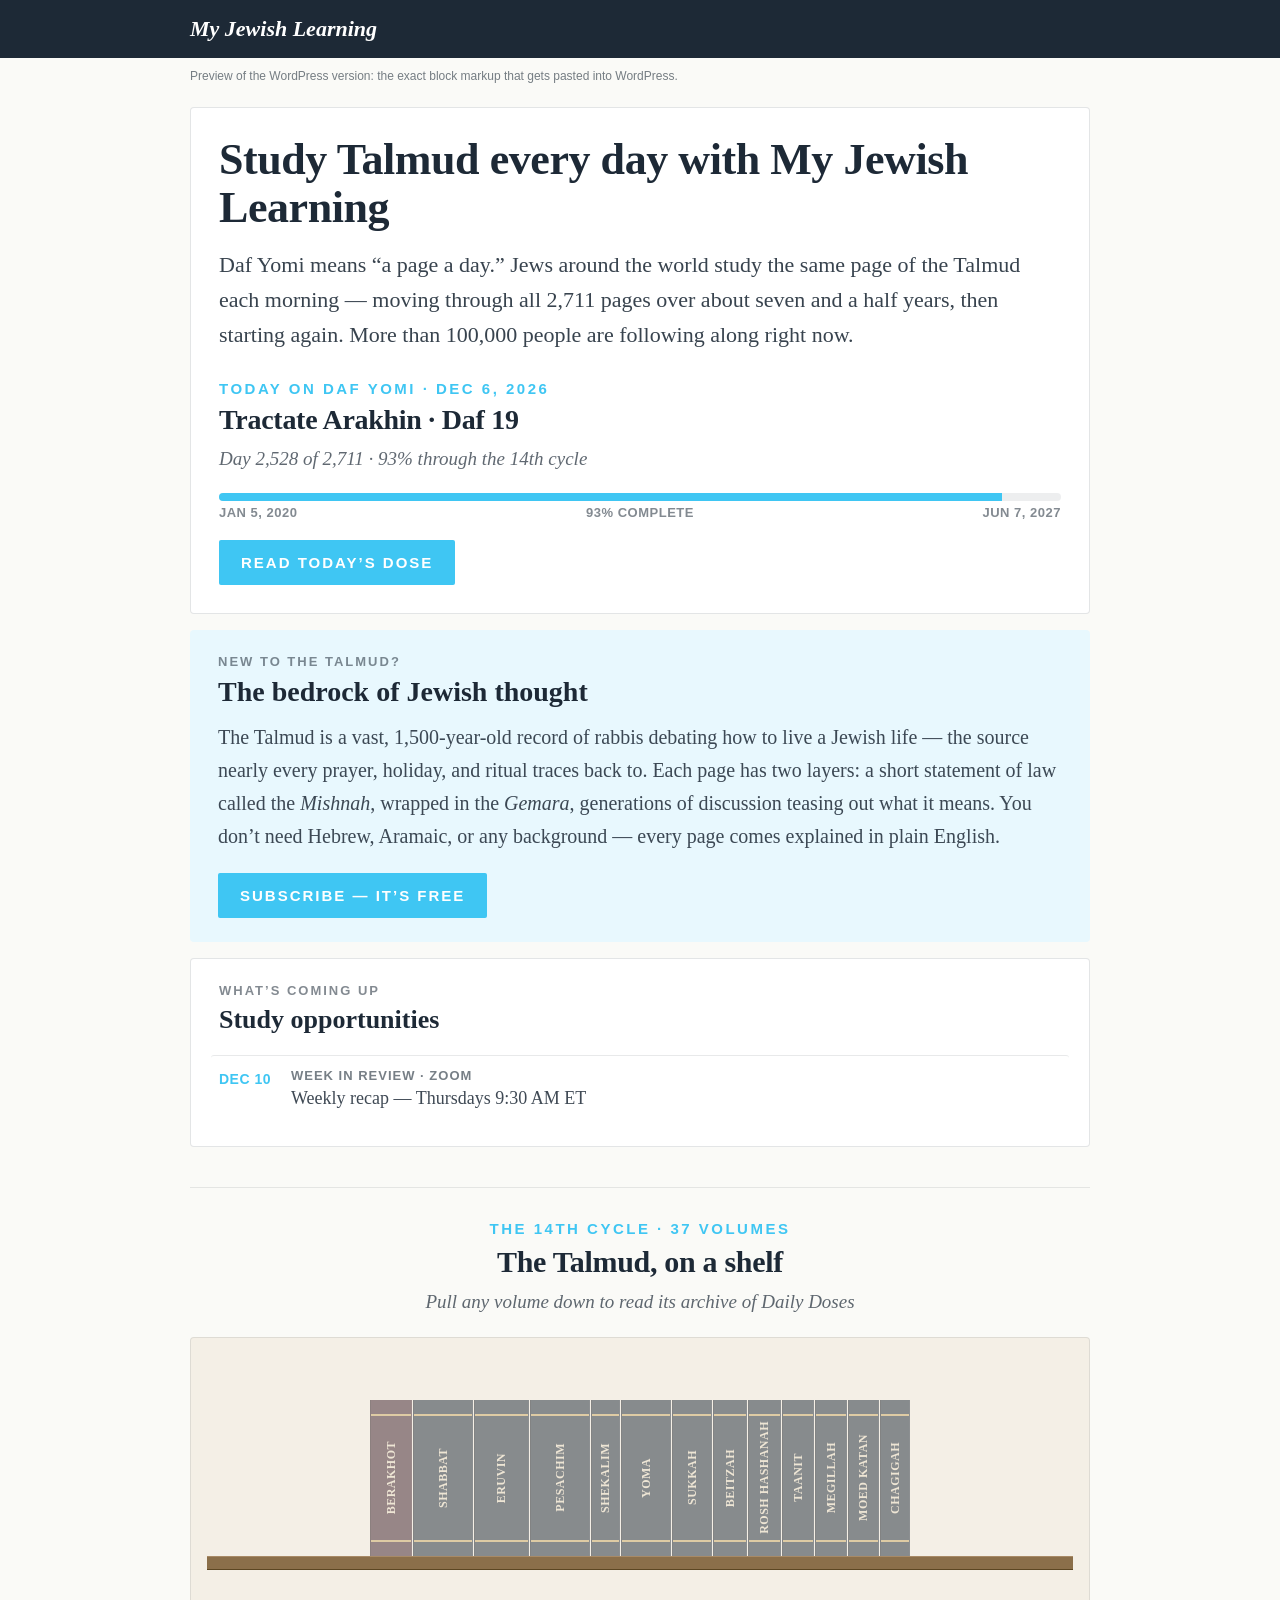
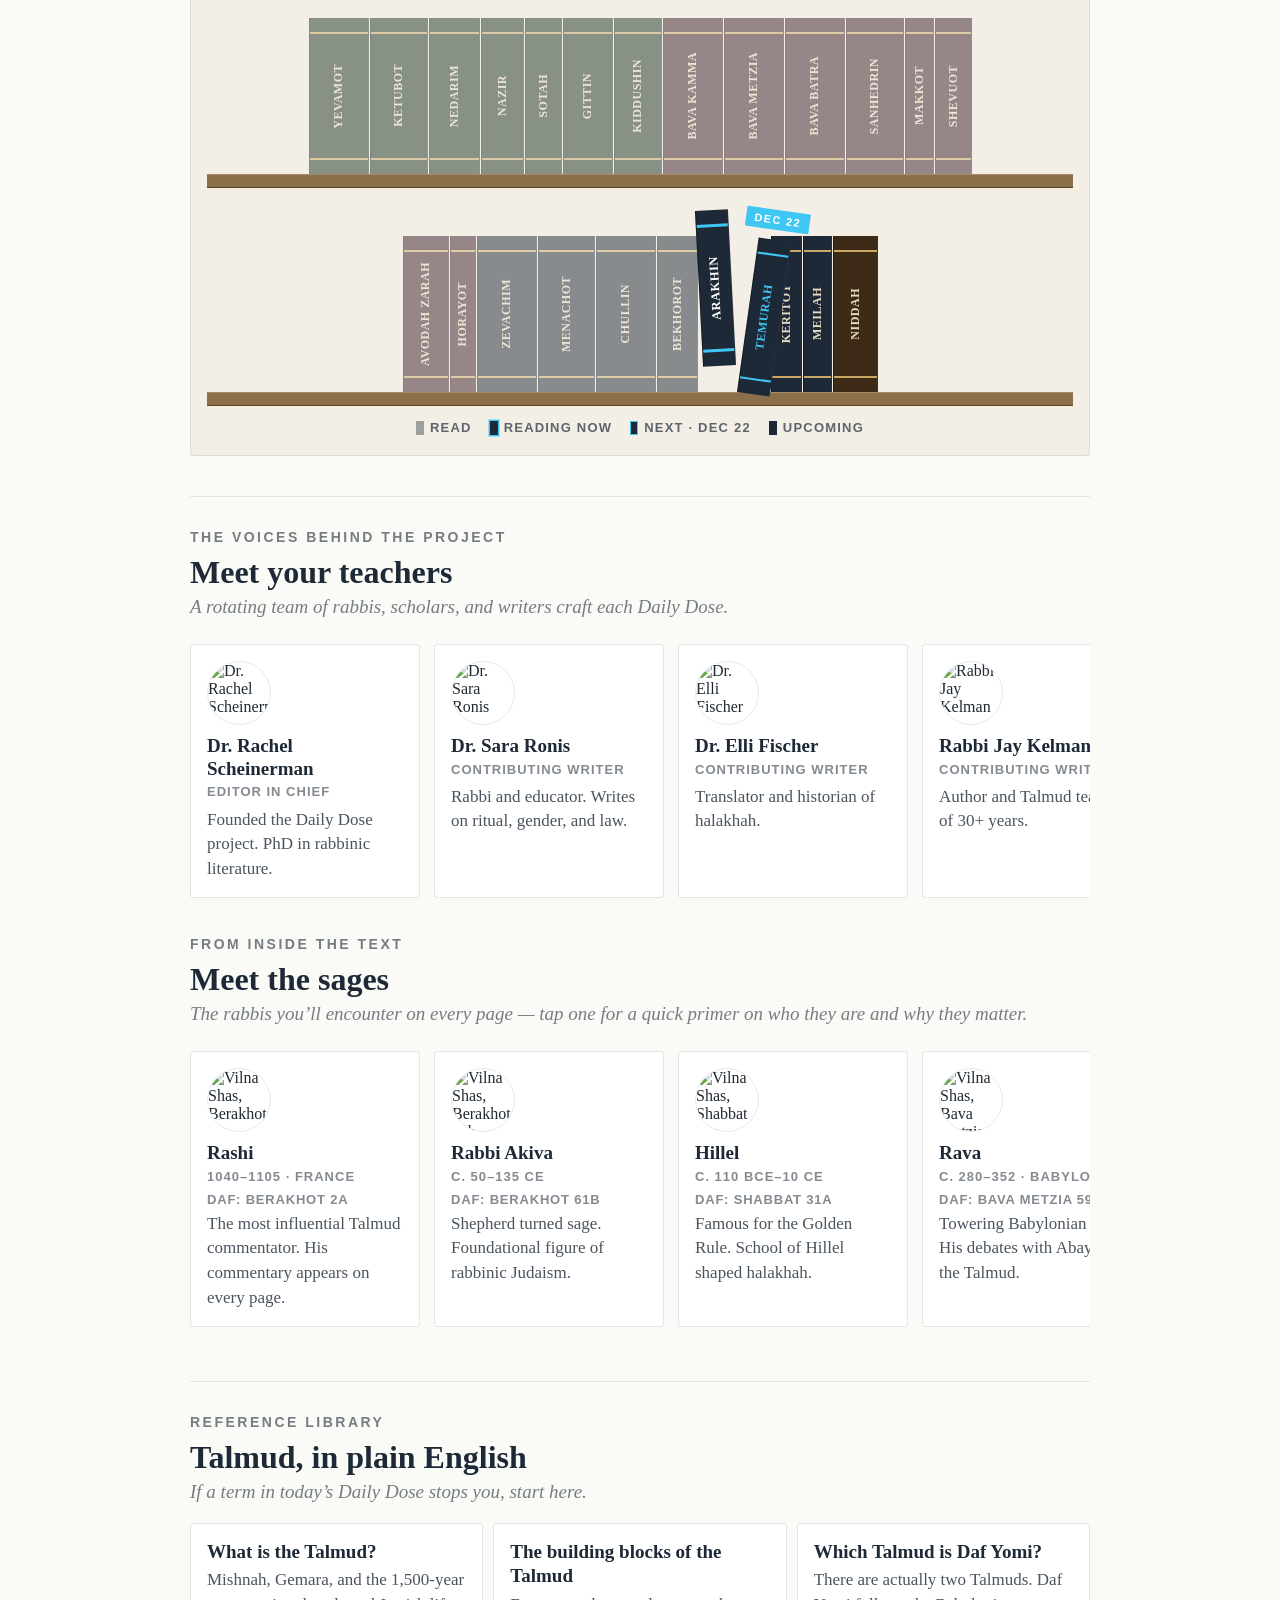
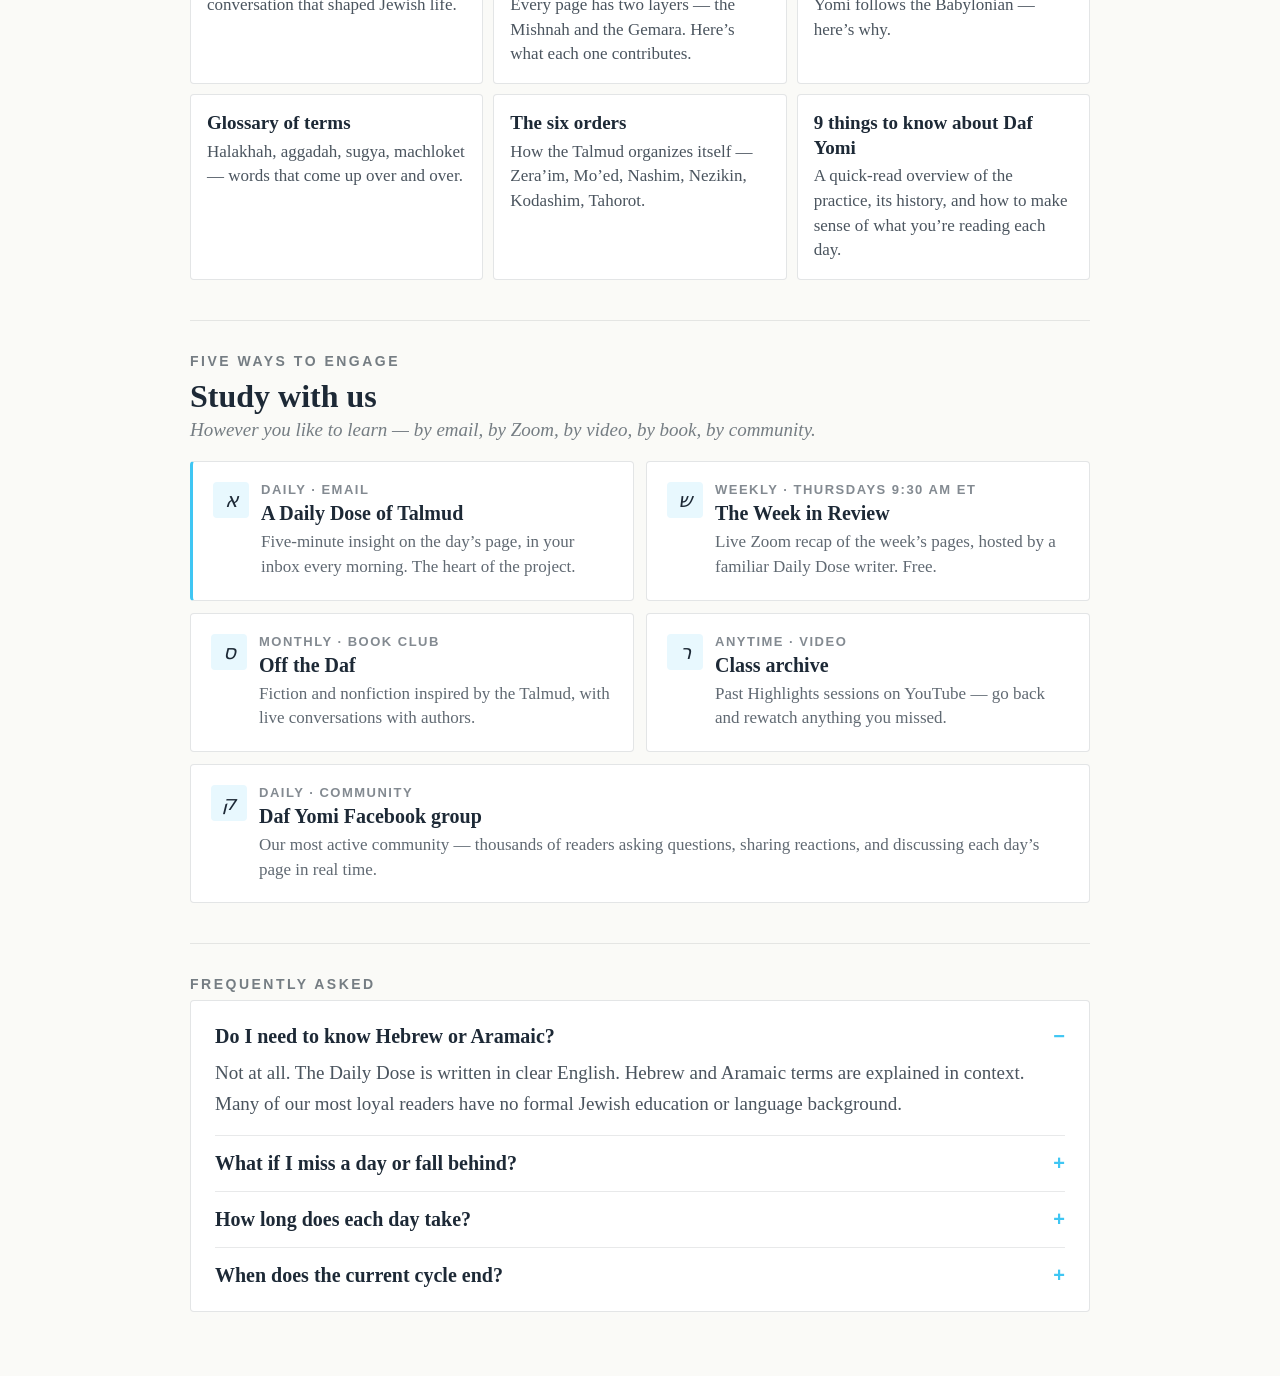
==== wp-preview.html @ d72787da "Larger tractate names on the bookshelf spines Co-Authored-By: Claude Opus 5.5 <noreply@anthropic.com" ====
<!DOCTYPE html>
<html lang="en">
<head>
<meta charset="UTF-8">
<meta name="viewport" content="width=device-width, initial-scale=1.0">
<title>Daf Yomi · WordPress preview</title>
<meta name="robots" content="noindex">
<link rel="stylesheet" href="https://cdn.jsdelivr.net/npm/@fontsource-variable/lora@5.0.0/index.css">
<link rel="stylesheet" href="https://cdn.jsdelivr.net/npm/@fontsource/montserrat@5.0.0/600.css">
<link rel="stylesheet" href="https://cdn.jsdelivr.net/npm/@fontsource/montserrat@5.0.0/700.css">
<link rel="icon" type="image/png" href="images/mjl-favicon.png">
<style>
  body { margin: 0; background: #FAFAF7; }
  .wp-shell-header { background: #1D2936; color: #fff; padding: 16px 20px; font: italic 600 22px 'Lora Variable', Georgia, serif; }
  .wp-shell-header span { display: block; max-width: 900px; margin: 0 auto; }
  .wp-shell-note { max-width: 900px; margin: 0 auto; padding: 10px 20px; font: 12px/1.4 'Montserrat', sans-serif; color: rgba(29,41,54,0.6); }
  .wp-shell-main { padding: 12px 20px 48px; }
  @media (max-width: 600px) { .wp-shell-main { padding: 8px 16px 32px; } }
</style>
</head>
<body>
<header class="wp-shell-header"><span>My Jewish Learning</span></header>
<p class="wp-shell-note">Preview of the WordPress version: the exact block markup that gets pasted into WordPress.</p>
<main class="wp-shell-main">
<!-- wp:group {"className":"dy-hub"} -->
<div class="wp-block-group dy-hub"><!-- wp:html -->
<style>
/* ================================================================
   Daf Yomi Hub — WordPress styles
   Everything is scoped under .dy-hub so it can't leak into the MJL
   theme. Fonts fall back from the theme's own variables
   (--f-primary = Chaparral, --f-secondary = Brandon) to Lora/Montserrat.
   ================================================================ */

.dy-hub {
  --dy-serif: var(--f-primary, 'Lora Variable', 'Lora', Georgia, serif);
  --dy-sans: var(--f-secondary, 'Montserrat', 'Helvetica Neue', Arial, sans-serif);
  --dy-navy: #1D2936;
  --dy-cyan: #3FC6F3;
  --dy-cyan-dark: #2BAEDB;
  --dy-ice: #E8F8FE;
  --dy-line: rgba(29,41,54,0.12);
  max-width: 900px;
  margin: 0 auto;
  color: var(--dy-navy);
  font-family: var(--dy-serif);
  -webkit-font-smoothing: antialiased;
}
.dy-hub *, .dy-hub *::before, .dy-hub *::after { box-sizing: border-box; }

/* MJL's theme wraps group contents in an inner container; let the
   children lay out as if the wrapper weren't there */
.dy-hub .wp-block-group__inner-container { display: contents; }

/* Neutralise theme + block-editor spacing so our own margins rule */
.dy-hub :where(.wp-block-group, .wp-block-group__inner-container) > * { margin-block-start: 0; margin-block-end: 0; }
.dy-hub p, .dy-hub h1, .dy-hub h2, .dy-hub h3, .dy-hub figure { margin: 0; padding: 0; }
.dy-hub h1, .dy-hub h2, .dy-hub h3 { font-family: var(--dy-serif); color: var(--dy-navy); text-transform: none; letter-spacing: normal; }
.dy-hub a { color: inherit; text-decoration: none; border: 0; }
/* The theme underlines content links with an inset shadow */
.dy-hub a:not(.wp-block-button__link) { box-shadow: none !important; background-image: none !important; }
/* The hub opens with its own headline, so hide the theme's title header here */
body:has(.dy-hub) .m-content__header { display: none; }
.dy-hub a:hover { color: var(--dy-cyan); }
.dy-hub img { max-width: 100%; height: auto; display: block; }

/* TYPOGRAPHY */
.dy-hub .eyebrow {
  font-family: var(--dy-sans); font-size: 15px; letter-spacing: 2.5px;
  text-transform: uppercase; color: var(--dy-cyan); font-weight: 700; margin-bottom: 8px;
}
.dy-hub .eyebrow-c, .dy-hub .h-center { text-align: center; }
.dy-hub .h-title {
  font-size: 40px; line-height: 1.1; font-weight: 600; margin: 0 0 10px; letter-spacing: -0.01em;
}
.dy-hub .h-title.h-center { font-size: 30px; }
.dy-hub .hero-headline { font-size: 44px; margin-bottom: 14px; }
.dy-hub .hero-intro {
  font-size: 22px; line-height: 1.6; color: rgba(29,41,54,0.88); margin: 0 0 1.75rem;
}
.dy-hub .daf-today {
  font-size: 28px; font-weight: 600; letter-spacing: -0.01em; margin: 0 0 8px; line-height: 1.2;
}
.dy-hub .h-sub {
  font-size: 19px; font-style: italic; opacity: 0.7; margin: 0 0 1.25rem; line-height: 1.5;
}
.dy-hub .section-h {
  font-family: var(--dy-sans); font-size: 14px; text-transform: uppercase; letter-spacing: 2.5px;
  color: rgba(29,41,54,0.6); font-weight: 700; margin: 0 0 8px;
}
.dy-hub .section-title { font-size: 32px; font-weight: 600; margin: 0 0 4px; line-height: 1.2; }
.dy-hub .section-sub {
  font-size: 19px; font-style: italic; color: rgba(29,41,54,0.6); margin: 0 0 1.25rem;
}
.dy-hub .section-h.spaced { margin-top: 1.5rem; }
.dy-hub hr.sec-divider {
  border: 0; height: 1px; background: rgba(29,41,54,0.1); margin: 2.5rem 0 2rem; opacity: 1; width: 100%; max-width: none;
}

/* CARDS */
.dy-hub .card {
  background: #fff; border: 0.5px solid var(--dy-line); border-radius: 4px;
  padding: 1.75rem; margin-bottom: 1rem;
}

/* HERO COUNTER */
.dy-hub .dy-today .eyebrow { margin-bottom: 6px; }
.dy-hub .bar {
  height: 8px; background: rgba(29,41,54,0.08); border-radius: 4px; overflow: hidden; margin: 10px 0 4px;
}
.dy-hub .bar-fill { height: 100%; background: var(--dy-cyan); width: 0; transition: width 0.6s ease; }
.dy-hub .timeline-row {
  font-family: var(--dy-sans); display: flex; justify-content: space-between; font-size: 13px;
  color: rgba(29,41,54,0.55); margin-bottom: 1.25rem; letter-spacing: 0.5px;
  text-transform: uppercase; font-weight: 600;
}

/* BUTTONS (WordPress button block) */
.dy-hub .wp-block-buttons { display: flex; gap: 10px; flex-wrap: wrap; margin: 0; }
.dy-hub .wp-block-button { margin: 0; }
.dy-hub .wp-block-button__link {
  display: inline-block; padding: 12px 22px; border-radius: 2px; background: var(--dy-cyan);
  color: #fff; font-family: var(--dy-sans); font-weight: 700; font-size: 15px; line-height: 1.4;
  letter-spacing: 2px; text-transform: uppercase; text-decoration: none; border: none;
}
.dy-hub .wp-block-button__link:hover { background: var(--dy-cyan-dark); color: #fff; }

/* NEW TO THE TALMUD */
.dy-hub .why {
  background: var(--dy-ice); border-radius: 4px; padding: 1.5rem 1.75rem; margin: 0 0 1rem;
}
.dy-hub .why-eye {
  font-family: var(--dy-sans); font-size: 13px; letter-spacing: 2px; text-transform: uppercase;
  color: rgba(29,41,54,0.55); font-weight: 700; margin-bottom: 6px;
}
.dy-hub .why-h { font-size: 28px; font-weight: 600; margin: 0 0 12px; line-height: 1.2; }
.dy-hub .why-body {
  font-size: 20px; line-height: 1.65; color: rgba(29,41,54,0.85); margin: 0 0 1.25rem;
}

/* STUDY OPPORTUNITIES */
.dy-hub .upcoming {
  background: #fff; border: 0.5px solid var(--dy-line); border-radius: 4px;
  padding: 1.5rem 1.75rem; margin: 0 0 1rem; position: relative; overflow: hidden;
}
.dy-hub .upcoming > * { position: relative; z-index: 1; }
.dy-hub .upcoming > .upcoming-bg {
  position: absolute; top: 0; bottom: 0; right: 0; width: 55%;
  background-size: cover; background-position: center; opacity: 0;
  filter: sepia(0.2) brightness(0.92);
  animation: dy-kenburns 24s ease-in-out infinite alternate;
  -webkit-mask-image: linear-gradient(to right, transparent 0%, black 35%);
  mask-image: linear-gradient(to right, transparent 0%, black 35%);
  transition: opacity 1.6s ease; z-index: 0; pointer-events: none;
}
.dy-hub .upcoming.in-view > .upcoming-bg { opacity: 0.28; }
@keyframes dy-kenburns {
  0%   { transform: scale(1.0) translate(0%, 0%); }
  100% { transform: scale(1.12) translate(-3%, -2%); }
}
.dy-hub .upcoming-eye {
  font-family: var(--dy-sans); font-size: 13px; letter-spacing: 2px; text-transform: uppercase;
  color: rgba(29,41,54,0.55); font-weight: 700; margin-bottom: 6px;
}
.dy-hub .upcoming-title { font-size: 26px; font-weight: 600; margin: 0 0 1.25rem; line-height: 1.2; }
.dy-hub .upcoming-event {
  position: relative; overflow: hidden; border-radius: 3px;
  padding: 0.75rem 0.5rem 0.75rem 5rem; margin: 0 -0.5rem;
  border-top: 0.5px solid rgba(29,41,54,0.1);
}
.dy-hub .upcoming-event-bg {
  position: absolute; inset: 0; background-size: cover; background-position: center;
  opacity: 0; filter: sepia(0.4) brightness(0.88); transition: opacity 0.45s ease;
  z-index: 0; pointer-events: none;
}
.dy-hub .upcoming-event:hover .upcoming-event-bg { opacity: 0.2; }
.dy-hub .upcoming-event .upcoming-type { position: relative; z-index: 1; }
.dy-hub .upcoming-event .upcoming-date {
  position: absolute; left: 0.5rem; top: 0.95rem; z-index: 1;
  font-family: var(--dy-sans); font-size: 14px; font-weight: 700; letter-spacing: 0.5px;
  text-transform: uppercase; color: var(--dy-cyan);
}
.dy-hub .upcoming-type {
  font-family: var(--dy-sans); font-size: 13px; font-weight: 700; letter-spacing: 1px;
  text-transform: uppercase; color: rgba(29,41,54,0.6); margin-bottom: 3px;
}
.dy-hub .upcoming-name { font-size: 18px; line-height: 1.35; color: rgba(29,41,54,0.85); }
.dy-hub .upcoming-event:hover .upcoming-name { color: var(--dy-cyan); }
/* Whole row is clickable via the title link */
.dy-hub .upcoming-name a::after { content: ''; position: absolute; inset: 0; z-index: 2; }

/* BOOKSHELF */
.dy-hub .room {
  background: #F4EFE6; border-radius: 4px; padding: 1.75rem 1rem 1rem;
  border: 0.5px solid rgba(29,41,54,0.1); margin: 1.25rem 0 1rem;
}
.dy-hub .shelf-row {
  display: flex; align-items: flex-end; justify-content: center; gap: 1px; height: 190px; padding: 0 8px;
}
.dy-hub .shelf-floor {
  height: 14px; background: #8B6F4A; border-top: 1px solid #A88A66;
  border-bottom: 1px solid #5C4622; margin-bottom: 14px;
}
.dy-hub .book {
  position: relative; height: 156px; cursor: pointer; transition: transform 0.25s ease;
  flex-shrink: 0; display: flex; align-items: center; justify-content: center;
  border-right: 1px solid rgba(255,255,255,0.04); border-left: 1px solid rgba(0,0,0,0.35);
}
.dy-hub .book::before, .dy-hub .book::after {
  content: ''; position: absolute; left: 0; right: 0; height: 2px; background: #C9A864;
}
.dy-hub .book::before { top: 14px; }
.dy-hub .book::after { bottom: 14px; }
.dy-hub .book-spine {
  writing-mode: vertical-rl; transform: rotate(180deg); font-size: 12px; font-weight: 600;
  letter-spacing: 0.5px; color: #E8DCC4; text-transform: uppercase; white-space: nowrap;
  padding: 8px 0; font-family: var(--dy-serif);
}
.dy-hub .book:hover { transform: translateY(-10px); z-index: 10; }
.dy-hub .b-navy { background: #1D2936; }
.dy-hub .b-wine { background: #3D1F2A; }
.dy-hub .b-forest { background: #1F3527; }
.dy-hub .b-amber { background: #3D2B17; }
.dy-hub .b-done { opacity: 0.5; }
.dy-hub .b-cur {
  transform: translateY(-26px) rotate(-3deg); z-index: 6;
  box-shadow: 0 0 0 2px var(--dy-cyan), 0 12px 18px rgba(0,0,0,0.18);
}
.dy-hub .b-cur::before, .dy-hub .b-cur::after { background: var(--dy-cyan); height: 3px; }
.dy-hub .b-cur .book-spine { color: #fff; font-size: 12.5px; }
.dy-hub .b-cur:hover { transform: translateY(-34px) rotate(-3deg); }
.dy-hub .b-next {
  transform: rotate(8deg); transform-origin: bottom left; z-index: 5; margin-left: 4px;
  box-shadow: 3px 6px 14px rgba(0,0,0,0.18);
}
.dy-hub .b-next::before, .dy-hub .b-next::after { background: var(--dy-cyan); }
.dy-hub .b-next .book-spine { color: var(--dy-cyan); }
.dy-hub .next-flag {
  position: absolute; top: -30px; left: 50%; transform: translateX(-50%);
  background: var(--dy-cyan); color: #fff; font-family: var(--dy-sans); font-size: 11px;
  font-weight: 700; letter-spacing: 1.4px; text-transform: uppercase; padding: 4px 9px;
  border-radius: 1px; white-space: nowrap; pointer-events: none;
}
.dy-hub .legend {
  display: flex; gap: 18px; font-family: var(--dy-sans); font-size: 13px; color: rgba(29,41,54,0.7);
  flex-wrap: wrap; letter-spacing: 1.2px; font-weight: 600; text-transform: uppercase;
  justify-content: center; margin: 0.5rem 0 0.25rem; align-items: center;
}
.dy-hub .legend-swatch {
  display: inline-block; width: 8px; height: 14px; margin-right: 6px; vertical-align: middle;
  background: var(--dy-navy);
}
.dy-hub .legend-swatch.cur { box-shadow: 0 0 0 1.5px var(--dy-cyan); }
.dy-hub .legend-swatch.next { border: 1.5px solid var(--dy-cyan); }
.dy-hub .legend-swatch.done { opacity: 0.4; }

/* TEACHERS + SAGES */
.dy-hub .scroll-row {
  display: flex; gap: 14px; overflow-x: auto; padding: 6px 2px 14px; scroll-snap-type: x mandatory;
}
.dy-hub .scroll-row::-webkit-scrollbar { height: 6px; }
.dy-hub .scroll-row::-webkit-scrollbar-thumb { background: rgba(29,41,54,0.2); border-radius: 3px; }
.dy-hub .person {
  position: relative; flex: 0 0 auto; width: 230px; background: #fff;
  border: 0.5px solid var(--dy-line); border-radius: 4px; padding: 1rem;
  scroll-snap-align: start; transition: border-color 0.2s;
}
.dy-hub .person:hover, .dy-hub .person:focus-visible { border-color: var(--dy-cyan); outline: none; }
.dy-hub .person.sage { cursor: pointer; }
.dy-hub .avatar {
  width: 64px; height: 64px; border-radius: 50%; overflow: hidden; margin: 0 0 10px;
  border: 0.5px solid rgba(29,41,54,0.1);
}
.dy-hub .avatar img {
  width: 100%; height: 100%; object-fit: cover; object-position: center top; filter: sepia(0.15);
}
.dy-hub .person-name { font-size: 19px; font-weight: 600; margin: 0 0 3px; line-height: 1.2; }
.dy-hub .person-name a::after { content: ''; position: absolute; inset: 0; }
.dy-hub .person-meta {
  font-family: var(--dy-sans); font-size: 13px; color: rgba(29,41,54,0.55); text-transform: uppercase;
  letter-spacing: 1px; font-weight: 600; margin-bottom: 6px; line-height: 1.4;
}
.dy-hub .person-daf {
  font-family: var(--dy-sans); font-size: 13px; color: rgba(29,41,54,0.55); text-transform: uppercase;
  letter-spacing: 0.8px; font-weight: 600; margin-bottom: 5px;
}
.dy-hub .person-bio { font-size: 17px; line-height: 1.45; color: rgba(29,41,54,0.8); }
/* Pop-up text lives on the page for editors + search, shown in the modal */
.dy-hub .sage-details { display: none; }

/* REFERENCE LIBRARY */
.dy-hub .ref-grid { display: grid; grid-template-columns: repeat(3, 1fr); gap: 10px; }
.dy-hub .ref, .dy-hub .way {
  position: relative; background: #fff; border: 0.5px solid var(--dy-line); border-radius: 4px;
  padding: 1rem; transition: border-color 0.2s, transform 0.15s;
}
.dy-hub .ref:hover, .dy-hub .way:hover { border-color: var(--dy-cyan); transform: translateY(-1px); }
.dy-hub .ref-title { font-size: 19px; font-weight: 600; margin: 0 0 4px; line-height: 1.3; }
.dy-hub .ref-title a::after, .dy-hub .way-title a::after { content: ''; position: absolute; inset: 0; }
.dy-hub .ref-desc { font-size: 17px; line-height: 1.45; color: rgba(29,41,54,0.8); }

/* WAYS TO ENGAGE */
.dy-hub .ways-grid { display: grid; grid-template-columns: repeat(2, 1fr); gap: 12px; }
.dy-hub .way { padding: 1.25rem 1.25rem 1.25rem 4.25rem; }
.dy-hub .way.feat { border-left: 3px solid var(--dy-cyan); }
.dy-hub .way.way-full { grid-column: 1 / -1; }
.dy-hub .way-ico {
  position: absolute; left: 1.25rem; top: 1.25rem; width: 36px; height: 36px;
  background: var(--dy-ice); border-radius: 4px; display: flex; align-items: center;
  justify-content: center; font-family: 'Libre Baskerville', Georgia, serif; font-size: 20px;
  font-style: italic;
}
.dy-hub .way-eye {
  font-family: var(--dy-sans); font-size: 13px; letter-spacing: 1.5px; text-transform: uppercase;
  color: rgba(29,41,54,0.55); font-weight: 700; margin-bottom: 4px;
}
.dy-hub .way-title { font-size: 20px; font-weight: 600; margin: 0 0 4px; line-height: 1.25; }
.dy-hub .way-desc { font-size: 17px; line-height: 1.45; color: rgba(29,41,54,0.7); }

/* FAQ (WordPress details block) */
.dy-hub .faq {
  background: #fff; border: 0.5px solid var(--dy-line); border-radius: 4px;
  padding: 0.5rem 1.5rem; margin-bottom: 1rem;
}
.dy-hub .faq details { padding: 1rem 0; border-bottom: 0.5px solid rgba(29,41,54,0.1); }
.dy-hub .faq details:last-child { border-bottom: none; }
.dy-hub .faq summary {
  font-size: 20px; font-weight: 600; cursor: pointer; list-style: none;
  display: flex; justify-content: space-between; align-items: center; gap: 1rem;
}
.dy-hub .faq summary::-webkit-details-marker { display: none; }
.dy-hub .faq summary::after { content: '+'; font-family: var(--dy-sans); font-size: 20px; color: var(--dy-cyan); }
.dy-hub .faq details[open] summary::after { content: '\2212'; }
.dy-hub .faq details p { font-size: 19px; line-height: 1.6; color: rgba(29,41,54,0.8); margin: 10px 0 0; }

/* SAGE MODAL (built by the script, appended to <body>) */
.dy-sage-overlay {
  display: none; position: fixed; inset: 0; background: rgba(10,15,20,0.72); z-index: 100000;
  align-items: center; justify-content: center; padding: 20px; backdrop-filter: blur(4px);
  font-family: var(--f-primary, 'Lora Variable', 'Lora', Georgia, serif);
}
.dy-sage-overlay.is-open { display: flex; }
.dy-sage-overlay * { box-sizing: border-box; }
.dy-sage-overlay .sage-card {
  background: #F9F3E3; border: 2px solid #C9A864; border-radius: 3px; max-width: 520px; width: 100%;
  max-height: 90vh; overflow-y: auto; position: relative;
  box-shadow: 0 0 0 8px rgba(201,168,100,0.12), 0 28px 64px rgba(0,0,0,0.5);
}
.dy-sage-overlay .sage-close {
  position: absolute; top: 12px; right: 12px; background: rgba(0,0,0,0.45); border: none; color: #fff;
  font-size: 14px; width: 28px; height: 28px; border-radius: 50%; cursor: pointer;
  display: flex; align-items: center; justify-content: center; z-index: 10; line-height: 1; padding: 0;
}
.dy-sage-overlay .sage-close:hover { background: rgba(0,0,0,0.65); }
.dy-sage-overlay .sage-portrait { position: relative; height: 210px; overflow: hidden; }
.dy-sage-overlay .sage-portrait img {
  width: 100%; height: 100%; object-fit: cover; object-position: center top;
  filter: sepia(0.45) brightness(0.82); display: block; max-width: none;
}
.dy-sage-overlay .sage-portrait-fade {
  position: absolute; inset: 0; background: linear-gradient(to bottom, transparent 35%, rgba(12,8,3,0.78) 100%);
}
.dy-sage-overlay .sage-portrait-name { position: absolute; bottom: 1rem; left: 1.5rem; right: 3rem; }
.dy-sage-overlay .sage-card-name { font-size: 30px; font-weight: 600; color: #fff; line-height: 1.1; }
.dy-sage-overlay .sage-card-era,
.dy-sage-overlay .sage-label {
  font-family: var(--f-secondary, 'Montserrat', sans-serif); text-transform: uppercase; font-weight: 700;
}
.dy-sage-overlay .sage-card-era { font-size: 12px; color: rgba(255,255,255,0.7); letter-spacing: 1.8px; margin-top: 5px; }
.dy-sage-overlay .sage-body { padding: 1.5rem; }
.dy-sage-overlay .sage-grid {
  display: grid; grid-template-columns: 1fr 1fr; gap: 1rem 1.5rem; margin-bottom: 1.25rem;
  padding-bottom: 1.25rem; border-bottom: 1px solid rgba(201,168,100,0.4);
}
.dy-sage-overlay .sage-field-full { grid-column: 1 / -1; }
.dy-sage-overlay .sage-label { font-size: 13px; letter-spacing: 2px; color: #9B7A2A; margin-bottom: 4px; }
.dy-sage-overlay .sage-value { font-size: 17px; color: #2A1F0E; line-height: 1.45; }
.dy-sage-overlay .sage-teaching {
  margin-bottom: 1.25rem; padding-bottom: 1.25rem; border-bottom: 1px solid rgba(201,168,100,0.4);
}
.dy-sage-overlay .sage-quote {
  font-size: 19px; font-style: italic; color: #2A1F0E; line-height: 1.65; margin: 6px 0 0;
  padding-left: 1rem; border-left: 2px solid #C9A864;
}
.dy-sage-overlay .sage-tip {
  background: rgba(201,168,100,0.1); border: 1px solid rgba(201,168,100,0.35); border-radius: 2px;
  padding: 0.85rem 1rem;
}
.dy-sage-overlay .sage-tip .sage-value { font-size: 16px; color: rgba(42,31,14,0.85); }

/* MOBILE */
@media (max-width: 600px) {
  .dy-hub .card, .dy-hub .why, .dy-hub .upcoming { padding: 1.25rem; }
  .dy-hub .h-title { font-size: 28px; }
  .dy-hub .hero-headline { font-size: 32px; }
  .dy-hub .h-title.h-center { font-size: 24px; }
  .dy-hub .section-title { font-size: 24px; }
  .dy-hub .why-h { font-size: 22px; }
  .dy-hub .ways-grid, .dy-hub .ref-grid { grid-template-columns: 1fr; }
  .dy-hub .way.way-full { grid-column: 1; }
  .dy-hub .wp-block-button__link { padding: 10px 16px; font-size: 14px; letter-spacing: 1.5px; }
  .dy-hub .shelf-row { height: 160px; }
  .dy-hub .book { height: 128px; flex-shrink: 1; min-width: 12px; }
  .dy-hub .book-spine { font-size: 9px; letter-spacing: 0; padding: 4px 0; }
  .dy-sage-overlay { padding: 12px; align-items: flex-end; }
  .dy-sage-overlay .sage-card { max-height: 92vh; border-radius: 6px 6px 0 0; }
  .dy-sage-overlay .sage-portrait { height: 170px; }
  .dy-sage-overlay .sage-card-name { font-size: 24px; }
  .dy-sage-overlay .sage-grid { grid-template-columns: 1fr; gap: 0.85rem; }
  .dy-sage-overlay .sage-field-full { grid-column: 1; }
  .dy-sage-overlay .sage-body { padding: 1.25rem; }
  .dy-sage-overlay .sage-quote { font-size: 17px; }
}
</style>
<!-- /wp:html -->

<!-- wp:group {"className":"card hero"} -->
<div class="wp-block-group card hero"><!-- wp:heading {"level":1,"className":"h-title hero-headline"} -->
<h1 class="wp-block-heading h-title hero-headline">Study Talmud every day with My Jewish Learning</h1>
<!-- /wp:heading -->

<!-- wp:paragraph {"className":"hero-intro"} -->
<p class="hero-intro">Daf Yomi means “a page a day.” Jews around the world study the same page of the Talmud each morning — moving through all 2,711 pages over about seven and a half years, then starting again. More than 100,000 people are following along right now.</p>
<!-- /wp:paragraph -->

<!-- wp:html -->
<div class="dy-today">
  <div class="eyebrow" data-dy="eyebrow">Today on Daf Yomi</div>
  <div class="daf-today" data-dy="title"></div>
  <p class="h-sub" data-dy="sub"></p>
  <div class="bar"><div class="bar-fill"></div></div>
  <div class="timeline-row"><span>Jan 5, 2020</span><span data-dy="pct"></span><span>Jun 7, 2027</span></div>
</div>
<!-- /wp:html -->

<!-- wp:buttons -->
<div class="wp-block-buttons"><!-- wp:button {"className":"dy-read-today"} -->
<div class="wp-block-button dy-read-today"><a class="wp-block-button__link wp-element-button" href="https://www.myjewishlearning.com/category/study/jewish-texts/talmud/">Read Today’s Dose</a></div>
<!-- /wp:button --></div>
<!-- /wp:buttons --></div>
<!-- /wp:group -->

<!-- wp:group {"className":"why"} -->
<div class="wp-block-group why"><!-- wp:paragraph {"className":"why-eye"} -->
<p class="why-eye">New to the Talmud?</p>
<!-- /wp:paragraph -->

<!-- wp:heading {"className":"why-h"} -->
<h2 class="wp-block-heading why-h">The bedrock of Jewish thought</h2>
<!-- /wp:heading -->

<!-- wp:paragraph {"className":"why-body"} -->
<p class="why-body">The Talmud is a vast, 1,500-year-old record of rabbis debating how to live a Jewish life — the source nearly every prayer, holiday, and ritual traces back to. Each page has two layers: a short statement of law called the <em>Mishnah</em>, wrapped in the <em>Gemara</em>, generations of discussion teasing out what it means. You don’t need Hebrew, Aramaic, or any background — every page comes explained in plain English.</p>
<!-- /wp:paragraph -->

<!-- wp:buttons -->
<div class="wp-block-buttons"><!-- wp:button {"className":"dy-subscribe"} -->
<div class="wp-block-button dy-subscribe"><a class="wp-block-button__link wp-element-button" href="https://www.myjewishlearning.com/get-your-daily-dose-of-talmud/">Subscribe — it’s free</a></div>
<!-- /wp:button --></div>
<!-- /wp:buttons --></div>
<!-- /wp:group -->

<!-- wp:group {"className":"upcoming"} -->
<div class="wp-block-group upcoming"><!-- wp:paragraph {"className":"upcoming-eye"} -->
<p class="upcoming-eye">What’s coming up</p>
<!-- /wp:paragraph -->

<!-- wp:heading {"className":"upcoming-title"} -->
<h2 class="wp-block-heading upcoming-title">Study opportunities</h2>
<!-- /wp:heading -->

<!-- wp:group {"className":"upcoming-event"} -->
<div class="wp-block-group upcoming-event"><!-- wp:paragraph {"className":"upcoming-date"} -->
<p class="upcoming-date">Oct 29</p>
<!-- /wp:paragraph -->

<!-- wp:paragraph {"className":"upcoming-type"} -->
<p class="upcoming-type">Week in Review · Zoom</p>
<!-- /wp:paragraph -->

<!-- wp:paragraph {"className":"upcoming-name"} -->
<p class="upcoming-name"><a href="https://docs.google.com/forms/d/e/1FAIpQLSeM09B8nrxRVTwZk7Do-VammeDzMNimev6MqXLDOInFhuc2eQ/viewform">Weekly recap — Thursdays 9:30 AM ET</a></p>
<!-- /wp:paragraph --></div>
<!-- /wp:group -->

<!-- wp:group {"className":"upcoming-event"} -->
<div class="wp-block-group upcoming-event"><!-- wp:paragraph {"className":"upcoming-date"} -->
<p class="upcoming-date">Nov 12</p>
<!-- /wp:paragraph -->

<!-- wp:paragraph {"className":"upcoming-type"} -->
<p class="upcoming-type">Off the Daf · Book Club</p>
<!-- /wp:paragraph -->

<!-- wp:paragraph {"className":"upcoming-name"} -->
<p class="upcoming-name"><a href="https://www.myjewishlearning.com/off-the-daf-a-talmud-book-club/">Live author conversation — <em>The Garden and the Workshop</em></a></p>
<!-- /wp:paragraph --></div>
<!-- /wp:group -->

<!-- wp:group {"className":"upcoming-event"} -->
<div class="wp-block-group upcoming-event"><!-- wp:paragraph {"className":"upcoming-date"} -->
<p class="upcoming-date">Nov 18</p>
<!-- /wp:paragraph -->

<!-- wp:paragraph {"className":"upcoming-type"} -->
<p class="upcoming-type">Siyyum · Completion Celebration</p>
<!-- /wp:paragraph -->

<!-- wp:paragraph {"className":"upcoming-name"} -->
<p class="upcoming-name"><a href="https://www.myjewishlearning.com/get-your-daily-dose-of-talmud/">Tractate Bekhorot — join the global celebration</a></p>
<!-- /wp:paragraph --></div>
<!-- /wp:group --></div>
<!-- /wp:group -->

<!-- wp:separator {"className":"sec-divider"} -->
<hr class="wp-block-separator has-alpha-channel-opacity sec-divider"/>
<!-- /wp:separator -->

<!-- wp:paragraph {"className":"eyebrow eyebrow-c"} -->
<p class="eyebrow eyebrow-c">The 14th cycle · 37 volumes</p>
<!-- /wp:paragraph -->

<!-- wp:heading {"className":"h-title h-center"} -->
<h2 class="wp-block-heading h-title h-center">The Talmud, on a shelf</h2>
<!-- /wp:heading -->

<!-- wp:paragraph {"className":"h-sub h-center"} -->
<p class="h-sub h-center">Pull any volume down to read its archive of Daily Doses</p>
<!-- /wp:paragraph -->

<!-- wp:html -->
<div class="room">
  <div class="shelf-row"></div><div class="shelf-floor"></div>
  <div class="shelf-row"></div><div class="shelf-floor"></div>
  <div class="shelf-row"></div><div class="shelf-floor"></div>
  <div class="legend">
    <span><span class="legend-swatch done"></span>Read</span>
    <span><span class="legend-swatch cur"></span>Reading now</span>
    <span><span class="legend-swatch next"></span><span data-dy="next">Next</span></span>
    <span><span class="legend-swatch"></span>Upcoming</span>
  </div>
</div>
<!-- /wp:html -->

<!-- wp:separator {"className":"sec-divider"} -->
<hr class="wp-block-separator has-alpha-channel-opacity sec-divider"/>
<!-- /wp:separator -->

<!-- wp:paragraph {"className":"section-h"} -->
<p class="section-h">The voices behind the project</p>
<!-- /wp:paragraph -->

<!-- wp:heading {"className":"section-title"} -->
<h2 class="wp-block-heading section-title">Meet your teachers</h2>
<!-- /wp:heading -->

<!-- wp:paragraph {"className":"section-sub"} -->
<p class="section-sub">A rotating team of rabbis, scholars, and writers craft each Daily Dose.</p>
<!-- /wp:paragraph -->

<!-- wp:group {"className":"scroll-row"} -->
<div class="wp-block-group scroll-row"><!-- wp:group {"className":"person"} -->
<div class="wp-block-group person"><!-- wp:image {"className":"avatar"} -->
<figure class="wp-block-image avatar"><img src="https://daf-yomi-red.vercel.app/images/rachel%20scheinerman.avif" alt="Dr. Rachel Scheinerman"/></figure>
<!-- /wp:image -->

<!-- wp:paragraph {"className":"person-name"} -->
<p class="person-name"><a href="https://www.myjewishlearning.com/author/rscheinerman/" target="_blank" rel="noreferrer noopener">Dr. Rachel Scheinerman</a></p>
<!-- /wp:paragraph -->

<!-- wp:paragraph {"className":"person-meta"} -->
<p class="person-meta">Editor in Chief</p>
<!-- /wp:paragraph -->

<!-- wp:paragraph {"className":"person-bio"} -->
<p class="person-bio">Founded the Daily Dose project. PhD in rabbinic literature.</p>
<!-- /wp:paragraph --></div>
<!-- /wp:group -->

<!-- wp:group {"className":"person"} -->
<div class="wp-block-group person"><!-- wp:image {"className":"avatar"} -->
<figure class="wp-block-image avatar"><img src="https://daf-yomi-red.vercel.app/images/Sara%20Ronis.jpg" alt="Dr. Sara Ronis"/></figure>
<!-- /wp:image -->

<!-- wp:paragraph {"className":"person-name"} -->
<p class="person-name"><a href="https://www.myjewishlearning.com/author/sara-ronis/" target="_blank" rel="noreferrer noopener">Dr. Sara Ronis</a></p>
<!-- /wp:paragraph -->

<!-- wp:paragraph {"className":"person-meta"} -->
<p class="person-meta">Contributing Writer</p>
<!-- /wp:paragraph -->

<!-- wp:paragraph {"className":"person-bio"} -->
<p class="person-bio">Rabbi and educator. Writes on ritual, gender, and law.</p>
<!-- /wp:paragraph --></div>
<!-- /wp:group -->

<!-- wp:group {"className":"person"} -->
<div class="wp-block-group person"><!-- wp:image {"className":"avatar"} -->
<figure class="wp-block-image avatar"><img src="https://daf-yomi-red.vercel.app/images/RabbI-Elli-Fischer.jpg" alt="Dr. Elli Fischer"/></figure>
<!-- /wp:image -->

<!-- wp:paragraph {"className":"person-name"} -->
<p class="person-name"><a href="https://telaviv.academia.edu/ElliFischer" target="_blank" rel="noreferrer noopener">Dr. Elli Fischer</a></p>
<!-- /wp:paragraph -->

<!-- wp:paragraph {"className":"person-meta"} -->
<p class="person-meta">Contributing Writer</p>
<!-- /wp:paragraph -->

<!-- wp:paragraph {"className":"person-bio"} -->
<p class="person-bio">Translator and historian of halakhah.</p>
<!-- /wp:paragraph --></div>
<!-- /wp:group -->

<!-- wp:group {"className":"person"} -->
<div class="wp-block-group person"><!-- wp:image {"className":"avatar"} -->
<figure class="wp-block-image avatar"><img src="https://daf-yomi-red.vercel.app/images/Rabbi%20Jay%20Kelman.png" alt="Rabbi Jay Kelman"/></figure>
<!-- /wp:image -->

<!-- wp:paragraph {"className":"person-name"} -->
<p class="person-name"><a href="https://torahinmotion.org/profile/rabbi-jay-kelman" target="_blank" rel="noreferrer noopener">Rabbi Jay Kelman</a></p>
<!-- /wp:paragraph -->

<!-- wp:paragraph {"className":"person-meta"} -->
<p class="person-meta">Contributing Writer</p>
<!-- /wp:paragraph -->

<!-- wp:paragraph {"className":"person-bio"} -->
<p class="person-bio">Author and Talmud teacher of 30+ years.</p>
<!-- /wp:paragraph --></div>
<!-- /wp:group -->

<!-- wp:group {"className":"person"} -->
<div class="wp-block-group person"><!-- wp:image {"className":"avatar"} -->
<figure class="wp-block-image avatar"><img src="https://daf-yomi-red.vercel.app/images/Ilana%20Kurshan.jpg" alt="Ilana Kurshan"/></figure>
<!-- /wp:image -->

<!-- wp:paragraph {"className":"person-name"} -->
<p class="person-name"><a href="https://www.myjewishlearning.com/author/ilana-kurshan/" target="_blank" rel="noreferrer noopener">Ilana Kurshan</a></p>
<!-- /wp:paragraph -->

<!-- wp:paragraph {"className":"person-meta"} -->
<p class="person-meta">Contributing Writer</p>
<!-- /wp:paragraph -->

<!-- wp:paragraph {"className":"person-bio"} -->
<p class="person-bio">Author of <em>If All the Seas Were Ink</em>, a Daf Yomi memoir.</p>
<!-- /wp:paragraph --></div>
<!-- /wp:group -->

<!-- wp:group {"className":"person"} -->
<div class="wp-block-group person"><!-- wp:image {"className":"avatar"} -->
<figure class="wp-block-image avatar"><img src="https://daf-yomi-red.vercel.app/images/Joshua%20Heller.jpg" alt="Rabbi Joshua Heller"/></figure>
<!-- /wp:image -->

<!-- wp:paragraph {"className":"person-name"} -->
<p class="person-name"><a href="https://www.myjewishlearning.com/author/rabbi-joshua-heller/" target="_blank" rel="noreferrer noopener">Rabbi Joshua Heller</a></p>
<!-- /wp:paragraph -->

<!-- wp:paragraph {"className":"person-meta"} -->
<p class="person-meta">Contributing Writer</p>
<!-- /wp:paragraph -->

<!-- wp:paragraph {"className":"person-bio"} -->
<p class="person-bio">Conservative rabbi writing on contemporary halakhah.</p>
<!-- /wp:paragraph --></div>
<!-- /wp:group --></div>
<!-- /wp:group -->

<!-- wp:paragraph {"className":"section-h spaced"} -->
<p class="section-h spaced">From inside the text</p>
<!-- /wp:paragraph -->

<!-- wp:heading {"className":"section-title"} -->
<h2 class="wp-block-heading section-title">Meet the sages</h2>
<!-- /wp:heading -->

<!-- wp:paragraph {"className":"section-sub"} -->
<p class="section-sub">The rabbis you’ll encounter on every page — tap one for a quick primer on who they are and why they matter.</p>
<!-- /wp:paragraph -->

<!-- wp:group {"className":"scroll-row"} -->
<div class="wp-block-group scroll-row"><!-- wp:group {"className":"person sage"} -->
<div class="wp-block-group person sage"><!-- wp:image {"className":"avatar"} -->
<figure class="wp-block-image avatar"><img src="https://daf-yomi-red.vercel.app/images/brakhot_2a.jpg" alt="Vilna Shas, Berakhot 2a"/></figure>
<!-- /wp:image -->

<!-- wp:paragraph {"className":"person-name"} -->
<p class="person-name">Rashi</p>
<!-- /wp:paragraph -->

<!-- wp:paragraph {"className":"person-meta"} -->
<p class="person-meta">1040–1105 · France</p>
<!-- /wp:paragraph -->

<!-- wp:paragraph {"className":"person-daf"} -->
<p class="person-daf">Daf: Berakhot 2a</p>
<!-- /wp:paragraph -->

<!-- wp:paragraph {"className":"person-bio"} -->
<p class="person-bio">The most influential Talmud commentator. His commentary appears on every page.</p>
<!-- /wp:paragraph -->

<!-- wp:group {"className":"sage-details"} -->
<div class="wp-block-group sage-details"><!-- wp:paragraph {"className":"sd-period"} -->
<p class="sd-period"><strong>Period:</strong> Rishon · 11th–12th century</p>
<!-- /wp:paragraph -->

<!-- wp:paragraph {"className":"sd-basedin"} -->
<p class="sd-basedin"><strong>Based in:</strong> Troyes, France</p>
<!-- /wp:paragraph -->

<!-- wp:paragraph {"className":"sd-knownfor"} -->
<p class="sd-knownfor"><strong>Known for:</strong> Line-by-line commentary that made the Talmud accessible to all — printed on every page ever since</p>
<!-- /wp:paragraph -->

<!-- wp:paragraph {"className":"sd-debates"} -->
<p class="sd-debates"><strong>Debates with:</strong> The Tosafists — his own grandsons and students, who challenge him in the outer column</p>
<!-- /wp:paragraph -->

<!-- wp:paragraph {"className":"sd-teaching"} -->
<p class="sd-teaching"><strong>A teaching:</strong> Rashi never assumed his reader already knew. He explained everything, from the simplest word to the most tangled legal argument. That radical clarity is his legacy.</p>
<!-- /wp:paragraph -->

<!-- wp:paragraph {"className":"sd-onpage"} -->
<p class="sd-onpage"><strong>On the page:</strong> The narrow inner column on every page is always Rashi. The distinctive slanted typeface — “Rashi script” — was named for him. Once you recognize it, you’ll never miss him.</p>
<!-- /wp:paragraph --></div>
<!-- /wp:group --></div>
<!-- /wp:group -->

<!-- wp:group {"className":"person sage"} -->
<div class="wp-block-group person sage"><!-- wp:image {"className":"avatar"} -->
<figure class="wp-block-image avatar"><img src="https://daf-yomi-red.vercel.app/images/brakhot_61b.jpg" alt="Vilna Shas, Berakhot 61b"/></figure>
<!-- /wp:image -->

<!-- wp:paragraph {"className":"person-name"} -->
<p class="person-name">Rabbi Akiva</p>
<!-- /wp:paragraph -->

<!-- wp:paragraph {"className":"person-meta"} -->
<p class="person-meta">c. 50–135 CE</p>
<!-- /wp:paragraph -->

<!-- wp:paragraph {"className":"person-daf"} -->
<p class="person-daf">Daf: Berakhot 61b</p>
<!-- /wp:paragraph -->

<!-- wp:paragraph {"className":"person-bio"} -->
<p class="person-bio">Shepherd turned sage. Foundational figure of rabbinic Judaism.</p>
<!-- /wp:paragraph -->

<!-- wp:group {"className":"sage-details"} -->
<div class="wp-block-group sage-details"><!-- wp:paragraph {"className":"sd-period"} -->
<p class="sd-period"><strong>Period:</strong> Tanna · 3rd generation</p>
<!-- /wp:paragraph -->

<!-- wp:paragraph {"className":"sd-basedin"} -->
<p class="sd-basedin"><strong>Based in:</strong> Bnei Brak, Israel</p>
<!-- /wp:paragraph -->

<!-- wp:paragraph {"className":"sd-knownfor"} -->
<p class="sd-knownfor"><strong>Known for:</strong> Deriving new laws from every letter and ornament of the Torah; martyrdom under Rome</p>
<!-- /wp:paragraph -->

<!-- wp:paragraph {"className":"sd-debates"} -->
<p class="sd-debates"><strong>Debates with:</strong> Rabbi Ishmael, who argued Akiva read too much into the text</p>
<!-- /wp:paragraph -->

<!-- wp:paragraph {"className":"sd-teaching"} -->
<p class="sd-teaching"><strong>A teaching:</strong> “Love your neighbor as yourself — this is the great principle of the entire Torah.” (Yerushalmi Nedarim 9:4)</p>
<!-- /wp:paragraph -->

<!-- wp:paragraph {"className":"sd-onpage"} -->
<p class="sd-onpage"><strong>On the page:</strong> Scholars say the anonymous Mishnah — the passages with no named author — follows Rabbi Akiva’s view. When the Mishnah speaks without attribution, it’s likely his voice.</p>
<!-- /wp:paragraph --></div>
<!-- /wp:group --></div>
<!-- /wp:group -->

<!-- wp:group {"className":"person sage"} -->
<div class="wp-block-group person sage"><!-- wp:image {"className":"avatar"} -->
<figure class="wp-block-image avatar"><img src="https://daf-yomi-red.vercel.app/images/chabbath_31a.jpg" alt="Vilna Shas, Shabbat 31a"/></figure>
<!-- /wp:image -->

<!-- wp:paragraph {"className":"person-name"} -->
<p class="person-name">Hillel</p>
<!-- /wp:paragraph -->

<!-- wp:paragraph {"className":"person-meta"} -->
<p class="person-meta">c. 110 BCE–10 CE</p>
<!-- /wp:paragraph -->

<!-- wp:paragraph {"className":"person-daf"} -->
<p class="person-daf">Daf: Shabbat 31a</p>
<!-- /wp:paragraph -->

<!-- wp:paragraph {"className":"person-bio"} -->
<p class="person-bio">Famous for the Golden Rule. School of Hillel shaped halakhah.</p>
<!-- /wp:paragraph -->

<!-- wp:group {"className":"sage-details"} -->
<div class="wp-block-group sage-details"><!-- wp:paragraph {"className":"sd-period"} -->
<p class="sd-period"><strong>Period:</strong> Tanna · Zugot (paired) era</p>
<!-- /wp:paragraph -->

<!-- wp:paragraph {"className":"sd-basedin"} -->
<p class="sd-basedin"><strong>Based in:</strong> Jerusalem</p>
<!-- /wp:paragraph -->

<!-- wp:paragraph {"className":"sd-knownfor"} -->
<p class="sd-knownfor"><strong>Known for:</strong> Legal leniency and ethical clarity; founding the School of Hillel that shaped mainstream Jewish law</p>
<!-- /wp:paragraph -->

<!-- wp:paragraph {"className":"sd-debates"} -->
<p class="sd-debates"><strong>Debates with:</strong> Shammai — the two are paired on nearly every disputed question in the Mishnah</p>
<!-- /wp:paragraph -->

<!-- wp:paragraph {"className":"sd-teaching"} -->
<p class="sd-teaching"><strong>A teaching:</strong> “What is hateful to you, do not do to your neighbor. That is the whole Torah — the rest is commentary. Go and learn.” (Shabbat 31a)</p>
<!-- /wp:paragraph -->

<!-- wp:paragraph {"className":"sd-onpage"} -->
<p class="sd-onpage"><strong>On the page:</strong> “Beit Hillel says… Beit Shammai says…” appears hundreds of times in the Talmud. The law almost always follows Hillel. When it follows Shammai, it’s worth pausing to ask why.</p>
<!-- /wp:paragraph --></div>
<!-- /wp:group --></div>
<!-- /wp:group -->

<!-- wp:group {"className":"person sage"} -->
<div class="wp-block-group person sage"><!-- wp:image {"className":"avatar"} -->
<figure class="wp-block-image avatar"><img src="https://daf-yomi-red.vercel.app/images/baba-metsia_59b.jpg" alt="Vilna Shas, Bava Metzia 59b"/></figure>
<!-- /wp:image -->

<!-- wp:paragraph {"className":"person-name"} -->
<p class="person-name">Rava</p>
<!-- /wp:paragraph -->

<!-- wp:paragraph {"className":"person-meta"} -->
<p class="person-meta">c. 280–352 · Babylon</p>
<!-- /wp:paragraph -->

<!-- wp:paragraph {"className":"person-daf"} -->
<p class="person-daf">Daf: Bava Metzia 59b</p>
<!-- /wp:paragraph -->

<!-- wp:paragraph {"className":"person-bio"} -->
<p class="person-bio">Towering Babylonian sage. His debates with Abaye fill the Talmud.</p>
<!-- /wp:paragraph -->

<!-- wp:group {"className":"sage-details"} -->
<div class="wp-block-group sage-details"><!-- wp:paragraph {"className":"sd-period"} -->
<p class="sd-period"><strong>Period:</strong> Amora · 4th generation (Babylonian)</p>
<!-- /wp:paragraph -->

<!-- wp:paragraph {"className":"sd-basedin"} -->
<p class="sd-basedin"><strong>Based in:</strong> Machoza, Babylon</p>
<!-- /wp:paragraph -->

<!-- wp:paragraph {"className":"sd-knownfor"} -->
<p class="sd-knownfor"><strong>Known for:</strong> Civil and criminal law; his running debate with Abaye is the defining intellectual rivalry of the Talmud</p>
<!-- /wp:paragraph -->

<!-- wp:paragraph {"className":"sd-debates"} -->
<p class="sd-debates"><strong>Debates with:</strong> Abaye — the law follows Rava in all but six of their disputes. The six exceptions are memorized by a special mnemonic.</p>
<!-- /wp:paragraph -->

<!-- wp:paragraph {"className":"sd-teaching"} -->
<p class="sd-teaching"><strong>A teaching:</strong> “A person should always live in the same city as their teacher.” He modeled this himself, remaining in Machoza to study under Rav Yosef. (Berakhot 8a)</p>
<!-- /wp:paragraph -->

<!-- wp:paragraph {"className":"sd-onpage"} -->
<p class="sd-onpage"><strong>On the page:</strong> “Rava said” often signals the resolution of a debate. When you see “Abaye said… Rava said…” side by side, expect Rava’s view to win — and to become law.</p>
<!-- /wp:paragraph --></div>
<!-- /wp:group --></div>
<!-- /wp:group -->

<!-- wp:group {"className":"person sage"} -->
<div class="wp-block-group person sage"><!-- wp:image {"className":"avatar"} -->
<figure class="wp-block-image avatar"><img src="https://daf-yomi-red.vercel.app/images/baba-metsia_84a.jpg" alt="Vilna Shas, Bava Metzia 84a"/></figure>
<!-- /wp:image -->

<!-- wp:paragraph {"className":"person-name"} -->
<p class="person-name">Rabbi Yochanan</p>
<!-- /wp:paragraph -->

<!-- wp:paragraph {"className":"person-meta"} -->
<p class="person-meta">c. 180–279</p>
<!-- /wp:paragraph -->

<!-- wp:paragraph {"className":"person-daf"} -->
<p class="person-daf">Daf: Bava Metzia 84a</p>
<!-- /wp:paragraph -->

<!-- wp:paragraph {"className":"person-bio"} -->
<p class="person-bio">Compiler of the Jerusalem Talmud, known for piercing legal mind.</p>
<!-- /wp:paragraph -->

<!-- wp:group {"className":"sage-details"} -->
<div class="wp-block-group sage-details"><!-- wp:paragraph {"className":"sd-period"} -->
<p class="sd-period"><strong>Period:</strong> Amora · 1st generation (Israeli)</p>
<!-- /wp:paragraph -->

<!-- wp:paragraph {"className":"sd-basedin"} -->
<p class="sd-basedin"><strong>Based in:</strong> Tiberias, Israel</p>
<!-- /wp:paragraph -->

<!-- wp:paragraph {"className":"sd-knownfor"} -->
<p class="sd-knownfor"><strong>Known for:</strong> The dominant voice of Israeli scholarship; principal architect of the Jerusalem Talmud</p>
<!-- /wp:paragraph -->

<!-- wp:paragraph {"className":"sd-debates"} -->
<p class="sd-debates"><strong>Debates with:</strong> Reish Lakish — his brother-in-law and the Talmud’s most beloved intellectual friendship</p>
<!-- /wp:paragraph -->

<!-- wp:paragraph {"className":"sd-teaching"} -->
<p class="sd-teaching"><strong>A teaching:</strong> “Whoever recites a teaching in the name of the one who said it brings redemption to the world.” (Megillah 15a)</p>
<!-- /wp:paragraph -->

<!-- wp:paragraph {"className":"sd-onpage"} -->
<p class="sd-onpage"><strong>On the page:</strong> When Babylonian and Israeli sages disagree, Yochanan speaks for Israel. His opinions often begin “Rabbi Yochanan said in the name of…” — he was meticulous about attribution.</p>
<!-- /wp:paragraph --></div>
<!-- /wp:group --></div>
<!-- /wp:group -->

<!-- wp:group {"className":"person sage"} -->
<div class="wp-block-group person sage"><!-- wp:image {"className":"avatar"} -->
<figure class="wp-block-image avatar"><img src="https://daf-yomi-red.vercel.app/images/brakhot_10a.jpg" alt="Vilna Shas, Berakhot 10a"/></figure>
<!-- /wp:image -->

<!-- wp:paragraph {"className":"person-name"} -->
<p class="person-name">Beruriah</p>
<!-- /wp:paragraph -->

<!-- wp:paragraph {"className":"person-meta"} -->
<p class="person-meta">2nd century</p>
<!-- /wp:paragraph -->

<!-- wp:paragraph {"className":"person-daf"} -->
<p class="person-daf">Daf: Berakhot 10a</p>
<!-- /wp:paragraph -->

<!-- wp:paragraph {"className":"person-bio"} -->
<p class="person-bio">One of the only women whose teachings appear in the Talmud.</p>
<!-- /wp:paragraph -->

<!-- wp:group {"className":"sage-details"} -->
<div class="wp-block-group sage-details"><!-- wp:paragraph {"className":"sd-period"} -->
<p class="sd-period"><strong>Period:</strong> Tanna · 2nd century</p>
<!-- /wp:paragraph -->

<!-- wp:paragraph {"className":"sd-basedin"} -->
<p class="sd-basedin"><strong>Based in:</strong> Israel (wife of Rabbi Meir)</p>
<!-- /wp:paragraph -->

<!-- wp:paragraph {"className":"sd-knownfor"} -->
<p class="sd-knownfor"><strong>Known for:</strong> The only woman whose legal rulings are recorded in the Talmud and accepted as authoritative</p>
<!-- /wp:paragraph -->

<!-- wp:paragraph {"className":"sd-debates"} -->
<p class="sd-debates"><strong>Debates with:</strong> Male sages she corrected on points of law — and her own husband, Rabbi Meir</p>
<!-- /wp:paragraph -->

<!-- wp:paragraph {"className":"sd-teaching"} -->
<p class="sd-teaching"><strong>A teaching:</strong> When her two sons died, she asked Rabbi Meir: “If someone entrusts you with a treasure, must you return it when asked?” He said yes. “God gave us these sons and has taken them back.” (Midrash Mishlei 31)</p>
<!-- /wp:paragraph -->

<!-- wp:paragraph {"className":"sd-onpage"} -->
<p class="sd-onpage"><strong>On the page:</strong> Her appearances are rare and always deliberate — each one was preserved in a literature that rarely recorded women’s voices. When she appears, it’s worth stopping.</p>
<!-- /wp:paragraph --></div>
<!-- /wp:group --></div>
<!-- /wp:group --></div>
<!-- /wp:group -->

<!-- wp:separator {"className":"sec-divider"} -->
<hr class="wp-block-separator has-alpha-channel-opacity sec-divider"/>
<!-- /wp:separator -->

<!-- wp:paragraph {"className":"section-h"} -->
<p class="section-h">Reference library</p>
<!-- /wp:paragraph -->

<!-- wp:heading {"className":"section-title"} -->
<h2 class="wp-block-heading section-title">Talmud, in plain English</h2>
<!-- /wp:heading -->

<!-- wp:paragraph {"className":"section-sub"} -->
<p class="section-sub">If a term in today’s Daily Dose stops you, start here.</p>
<!-- /wp:paragraph -->

<!-- wp:group {"className":"ref-grid"} -->
<div class="wp-block-group ref-grid"><!-- wp:group {"className":"ref"} -->
<div class="wp-block-group ref"><!-- wp:paragraph {"className":"ref-title"} -->
<p class="ref-title"><a href="https://www.myjewishlearning.com/article/talmud-101/">What is the Talmud?</a></p>
<!-- /wp:paragraph -->

<!-- wp:paragraph {"className":"ref-desc"} -->
<p class="ref-desc">Mishnah, Gemara, and the 1,500-year conversation that shaped Jewish life.</p>
<!-- /wp:paragraph --></div>
<!-- /wp:group -->

<!-- wp:group {"className":"ref"} -->
<div class="wp-block-group ref"><!-- wp:paragraph {"className":"ref-title"} -->
<p class="ref-title"><a href="https://www.myjewishlearning.com/article/the-mishnah/">The building blocks of the Talmud</a></p>
<!-- /wp:paragraph -->

<!-- wp:paragraph {"className":"ref-desc"} -->
<p class="ref-desc">Every page has two layers — the Mishnah and the Gemara. Here’s what each one contributes.</p>
<!-- /wp:paragraph --></div>
<!-- /wp:group -->

<!-- wp:group {"className":"ref"} -->
<div class="wp-block-group ref"><!-- wp:paragraph {"className":"ref-title"} -->
<p class="ref-title"><a href="https://www.myjewishlearning.com/article/the-jerusalem-talmud/">Which Talmud is Daf Yomi?</a></p>
<!-- /wp:paragraph -->

<!-- wp:paragraph {"className":"ref-desc"} -->
<p class="ref-desc">There are actually two Talmuds. Daf Yomi follows the Babylonian — here’s why.</p>
<!-- /wp:paragraph --></div>
<!-- /wp:group -->

<!-- wp:group {"className":"ref"} -->
<div class="wp-block-group ref"><!-- wp:paragraph {"className":"ref-title"} -->
<p class="ref-title"><a href="https://www.myjewishlearning.com/article/talmud-words-and-phrases/">Glossary of terms</a></p>
<!-- /wp:paragraph -->

<!-- wp:paragraph {"className":"ref-desc"} -->
<p class="ref-desc">Halakhah, aggadah, sugya, machloket — words that come up over and over.</p>
<!-- /wp:paragraph --></div>
<!-- /wp:group -->

<!-- wp:group {"className":"ref"} -->
<div class="wp-block-group ref"><!-- wp:paragraph {"className":"ref-title"} -->
<p class="ref-title"><a href="https://www.myjewishlearning.com/article/the-six-orders-of-the-mishnah/">The six orders</a></p>
<!-- /wp:paragraph -->

<!-- wp:paragraph {"className":"ref-desc"} -->
<p class="ref-desc">How the Talmud organizes itself — Zera’im, Mo’ed, Nashim, Nezikin, Kodashim, Tahorot.</p>
<!-- /wp:paragraph --></div>
<!-- /wp:group -->

<!-- wp:group {"className":"ref"} -->
<div class="wp-block-group ref"><!-- wp:paragraph {"className":"ref-title"} -->
<p class="ref-title"><a href="https://www.myjewishlearning.com/article/9-things-to-know-about-the-daf-yomi-daily-page-of-talmud/">9 things to know about Daf Yomi</a></p>
<!-- /wp:paragraph -->

<!-- wp:paragraph {"className":"ref-desc"} -->
<p class="ref-desc">A quick-read overview of the practice, its history, and how to make sense of what you’re reading each day.</p>
<!-- /wp:paragraph --></div>
<!-- /wp:group --></div>
<!-- /wp:group -->

<!-- wp:separator {"className":"sec-divider"} -->
<hr class="wp-block-separator has-alpha-channel-opacity sec-divider"/>
<!-- /wp:separator -->

<!-- wp:paragraph {"className":"section-h"} -->
<p class="section-h">Five ways to engage</p>
<!-- /wp:paragraph -->

<!-- wp:heading {"className":"section-title"} -->
<h2 class="wp-block-heading section-title">Study with us</h2>
<!-- /wp:heading -->

<!-- wp:paragraph {"className":"section-sub"} -->
<p class="section-sub">However you like to learn — by email, by Zoom, by video, by book, by community.</p>
<!-- /wp:paragraph -->

<!-- wp:group {"className":"ways-grid"} -->
<div class="wp-block-group ways-grid"><!-- wp:group {"className":"way feat"} -->
<div class="wp-block-group way feat"><!-- wp:paragraph {"className":"way-ico"} -->
<p class="way-ico">א</p>
<!-- /wp:paragraph -->

<!-- wp:paragraph {"className":"way-eye"} -->
<p class="way-eye">Daily · email</p>
<!-- /wp:paragraph -->

<!-- wp:heading {"level":3,"className":"way-title"} -->
<h3 class="wp-block-heading way-title"><a href="https://www.myjewishlearning.com/get-your-daily-dose-of-talmud/">A Daily Dose of Talmud</a></h3>
<!-- /wp:heading -->

<!-- wp:paragraph {"className":"way-desc"} -->
<p class="way-desc">Five-minute insight on the day’s page, in your inbox every morning. The heart of the project.</p>
<!-- /wp:paragraph --></div>
<!-- /wp:group -->

<!-- wp:group {"className":"way"} -->
<div class="wp-block-group way"><!-- wp:paragraph {"className":"way-ico"} -->
<p class="way-ico">ש</p>
<!-- /wp:paragraph -->

<!-- wp:paragraph {"className":"way-eye"} -->
<p class="way-eye">Weekly · Thursdays 9:30 AM ET</p>
<!-- /wp:paragraph -->

<!-- wp:heading {"level":3,"className":"way-title"} -->
<h3 class="wp-block-heading way-title"><a href="https://docs.google.com/forms/d/e/1FAIpQLSeM09B8nrxRVTwZk7Do-VammeDzMNimev6MqXLDOInFhuc2eQ/viewform">The Week in Review</a></h3>
<!-- /wp:heading -->

<!-- wp:paragraph {"className":"way-desc"} -->
<p class="way-desc">Live Zoom recap of the week’s pages, hosted by a familiar Daily Dose writer. Free.</p>
<!-- /wp:paragraph --></div>
<!-- /wp:group -->

<!-- wp:group {"className":"way"} -->
<div class="wp-block-group way"><!-- wp:paragraph {"className":"way-ico"} -->
<p class="way-ico">ס</p>
<!-- /wp:paragraph -->

<!-- wp:paragraph {"className":"way-eye"} -->
<p class="way-eye">Monthly · book club</p>
<!-- /wp:paragraph -->

<!-- wp:heading {"level":3,"className":"way-title"} -->
<h3 class="wp-block-heading way-title"><a href="https://www.myjewishlearning.com/off-the-daf-a-talmud-book-club/">Off the Daf</a></h3>
<!-- /wp:heading -->

<!-- wp:paragraph {"className":"way-desc"} -->
<p class="way-desc">Fiction and nonfiction inspired by the Talmud, with live conversations with authors.</p>
<!-- /wp:paragraph --></div>
<!-- /wp:group -->

<!-- wp:group {"className":"way"} -->
<div class="wp-block-group way"><!-- wp:paragraph {"className":"way-ico"} -->
<p class="way-ico">ר</p>
<!-- /wp:paragraph -->

<!-- wp:paragraph {"className":"way-eye"} -->
<p class="way-eye">Anytime · video</p>
<!-- /wp:paragraph -->

<!-- wp:heading {"level":3,"className":"way-title"} -->
<h3 class="wp-block-heading way-title"><a href="https://www.youtube.com/@MyJewishLearning">Class archive</a></h3>
<!-- /wp:heading -->

<!-- wp:paragraph {"className":"way-desc"} -->
<p class="way-desc">Past Highlights sessions on YouTube — go back and rewatch anything you missed.</p>
<!-- /wp:paragraph --></div>
<!-- /wp:group -->

<!-- wp:group {"className":"way way-full"} -->
<div class="wp-block-group way way-full"><!-- wp:paragraph {"className":"way-ico"} -->
<p class="way-ico">ק</p>
<!-- /wp:paragraph -->

<!-- wp:paragraph {"className":"way-eye"} -->
<p class="way-eye">Daily · community</p>
<!-- /wp:paragraph -->

<!-- wp:heading {"level":3,"className":"way-title"} -->
<h3 class="wp-block-heading way-title"><a href="https://www.facebook.com/groups/dafyomi">Daf Yomi Facebook group</a></h3>
<!-- /wp:heading -->

<!-- wp:paragraph {"className":"way-desc"} -->
<p class="way-desc">Our most active community — thousands of readers asking questions, sharing reactions, and discussing each day’s page in real time.</p>
<!-- /wp:paragraph --></div>
<!-- /wp:group --></div>
<!-- /wp:group -->

<!-- wp:separator {"className":"sec-divider"} -->
<hr class="wp-block-separator has-alpha-channel-opacity sec-divider"/>
<!-- /wp:separator -->

<!-- wp:paragraph {"className":"section-h"} -->
<p class="section-h">Frequently asked</p>
<!-- /wp:paragraph -->

<!-- wp:group {"className":"faq"} -->
<div class="wp-block-group faq"><!-- wp:details {"showContent":true} -->
<details class="wp-block-details" open><summary>Do I need to know Hebrew or Aramaic?</summary><!-- wp:paragraph -->
<p>Not at all. The Daily Dose is written in clear English. Hebrew and Aramaic terms are explained in context. Many of our most loyal readers have no formal Jewish education or language background.</p>
<!-- /wp:paragraph --></details>
<!-- /wp:details -->

<!-- wp:details -->
<details class="wp-block-details"><summary>What if I miss a day or fall behind?</summary><!-- wp:paragraph -->
<p>Don’t worry about it. Most Daf Yomi readers miss days. The schedule waits for no one, but the archive is always here, and the next email always lands tomorrow. Consistency over perfection.</p>
<!-- /wp:paragraph --></details>
<!-- /wp:details -->

<!-- wp:details -->
<details class="wp-block-details"><summary>How long does each day take?</summary><!-- wp:paragraph -->
<p>The Daily Dose is a five-minute read. Studying the actual page in depth typically takes 45–60 minutes, but that’s optional — the email alone is meaningful.</p>
<!-- /wp:paragraph --></details>
<!-- /wp:details -->

<!-- wp:details -->
<details class="wp-block-details"><summary>When does the current cycle end?</summary><!-- wp:paragraph -->
<p>The 14th cycle began January 5, 2020 and ends around June 7, 2027 with a global Siyyum HaShas celebration. The 15th cycle begins immediately after.</p>
<!-- /wp:paragraph --></details>
<!-- /wp:details --></div>
<!-- /wp:group -->

<!-- wp:html -->
<script>
/* ================================================================
   Daf Yomi Hub — WordPress script
   Only handles what can't be typed into WordPress:
   - today's daf + progress bar (computed from the date)
   - the bookshelf (read / reading now / next)
   - background images on Study opportunities
   - the sage pop-up, which reads its text from the page
   All words live in the WordPress blocks; nothing here is content.
   Avoid the ampersand character anywhere in this file: WordPress
   rewrites it inside post content, which breaks the script.
   ================================================================ */
(function () {
  'use strict';

  var IMG_BASE = 'https://daf-yomi-red.vercel.app/images/';
  var SUBSCRIBE_URL = 'https://www.myjewishlearning.com/get-your-daily-dose-of-talmud/';
  var CYCLE_START = new Date('2020-01-05T00:00:00');
  var CYCLE_TOTAL_DAYS = 2711;

  // 14th cycle schedule: name, number of daily pages, spine color, MJL archive
  var TRACTATES = [
    ['Berakhot', 63, 'wine', 'berakhot/'],
    ['Shabbat', 156, 'navy', 'shabbat-jewish-texts/'],
    ['Eruvin', 104, 'navy', 'talmud/talmud-tractate-eruvin/'],
    ['Pesachim', 120, 'navy', 'talmud/tractate-pesachim/'],
    ['Shekalim', 21, 'navy', 'talmud/tractate-shekalim/'],
    ['Yoma', 87, 'navy', 'talmud/tractate-yoma/'],
    ['Sukkah', 55, 'navy', 'talmud/tractate-sukkah/'],
    ['Beitzah', 39, 'navy', 'talmud/tractate-beitzah/'],
    ['Rosh Hashanah', 34, 'navy', 'talmud/tractate-rosh-hashanah/'],
    ['Taanit', 30, 'navy', 'talmud/tractate-taanit/'],
    ['Megillah', 31, 'navy', 'talmud/tractate-megillah/'],
    ['Moed Katan', 28, 'navy', 'talmud/tractate-moed-katan/'],
    ['Chagigah', 26, 'navy', 'talmud/tractate-chagigah/'],
    ['Yevamot', 121, 'forest', 'talmud/tractate-yevamot/'],
    ['Ketubot', 111, 'forest', 'talmud/tractate-ketubot/'],
    ['Nedarim', 90, 'forest', 'talmud/tractate-nedarim/'],
    ['Nazir', 65, 'forest', 'talmud/tractate-nazir/'],
    ['Sotah', 48, 'forest', 'talmud/tractate-sotah/'],
    ['Gittin', 89, 'forest', 'talmud/tractate-gittin/'],
    ['Kiddushin', 81, 'forest', 'talmud/tractate-kiddushin/'],
    ['Bava Kamma', 118, 'wine', 'talmud/tractate-bava-kamma/'],
    ['Bava Metzia', 118, 'wine', 'talmud/tractate-bava-metzia/'],
    ['Bava Batra', 175, 'wine', 'talmud/tractate-bava-batra/'],
    ['Sanhedrin', 112, 'wine', 'talmud/tractate-sanhedrin/'],
    ['Makkot', 23, 'wine', 'talmud/tractate-makkot/'],
    ['Shevuot', 48, 'wine', 'talmud/tractate-shevuot/'],
    ['Avodah Zarah', 75, 'wine', 'talmud/tractate-avodah-zarah/'],
    ['Horayot', 13, 'wine', 'talmud/tractate-horayot/'],
    ['Zevachim', 119, 'navy', 'talmud/tractate-zevachim/'],
    ['Menachot', 109, 'navy', 'talmud/tractate-menachot/'],
    ['Chullin', 141, 'navy', null],
    ['Bekhorot', 60, 'navy', null],
    ['Arakhin', 33, 'navy', null],
    ['Temurah', 33, 'navy', null],
    ['Keritot', 27, 'navy', null],
    ['Meilah', 21, 'navy', null],
    ['Niddah', 72, 'amber', null]
  ];

  var DAF_IMAGES = ['brakhot_2a.jpg', 'brakhot_10a.jpg', 'brakhot_61b.jpg',
    'chabbath_31a.jpg', 'baba-metsia_59b.jpg', 'baba-metsia_84a.jpg'];

  var MONTHS = ['Jan', 'Feb', 'Mar', 'Apr', 'May', 'Jun', 'Jul', 'Aug', 'Sep', 'Oct', 'Nov', 'Dec'];
  function fmtShort(d) { return MONTHS[d.getMonth()] + ' ' + d.getDate(); }
  function fmtLong(d) { return fmtShort(d) + ', ' + d.getFullYear(); }

  function buildSchedule() {
    var cumulative = 0;
    return TRACTATES.map(function (t) {
      var start = new Date(CYCLE_START);
      start.setDate(start.getDate() + cumulative);
      var entry = {
        name: t[0], days: t[1], color: t[2],
        url: t[3] ? 'https://www.myjewishlearning.com/category/study/jewish-texts/' + t[3] : null,
        startDay: cumulative + 1, endDay: cumulative + t[1], startDate: start
      };
      cumulative += t[1];
      return entry;
    });
  }

  function todayState() {
    var today = new Date();
    today.setHours(0, 0, 0, 0);
    var cycleDay = Math.floor((today - CYCLE_START) / 86400000) + 1;
    var map = buildSchedule();
    var current = null, next = null;
    for (var i = 0; i < map.length; i++) {
      if (cycleDay >= map[i].startDay) if (cycleDay <= map[i].endDay) {
        current = { tractate: map[i], daf: cycleDay - map[i].startDay + 2 };
        next = map[i + 1] || null;
        break;
      }
    }
    return { today: today, cycleDay: cycleDay, map: map, current: current, next: next };
  }

  function setText(root, sel, text) {
    var el = root.querySelector(sel);
    if (el) el.textContent = text;
  }

  /* Today's daf + progress bar */
  function renderToday(hub, s) {
    var box = hub.querySelector('.dy-today');
    if (!box) return;
    setText(box, '[data-dy="eyebrow"]', 'Today on Daf Yomi · ' + fmtLong(s.today));
    setText(box, '[data-dy="title"]', s.current
      ? 'Tractate ' + s.current.tractate.name + ' · Daf ' + s.current.daf
      : 'The 14th cycle is complete');
    var pct = Math.max(0, Math.min(100, Math.round(s.cycleDay / CYCLE_TOTAL_DAYS * 100)));
    setText(box, '[data-dy="sub"]', 'Day ' + s.cycleDay.toLocaleString() + ' of ' +
      CYCLE_TOTAL_DAYS.toLocaleString() + ' · ' + pct + '% through the 14th cycle');
    setText(box, '[data-dy="pct"]', pct + '% complete');
    var fill = box.querySelector('.bar-fill');
    if (fill) fill.style.width = pct + '%';
    // Point "Read today's dose" at the current tractate's archive when there is one
    var cta = hub.querySelector('.dy-read-today a');
    var url = s.current ? s.current.tractate.url : null;
    if (cta) if (url) cta.href = url;
  }

  /* Bookshelf */
  function renderShelf(hub, s) {
    var rows = hub.querySelectorAll('.shelf-row');
    if (!rows.length) return;
    var curName = s.current ? s.current.tractate.name : null;
    var curStart = s.current ? s.current.tractate.startDay : Infinity;
    var books = s.map.map(function (t) {
      var state = t.name === curName ? 'cur'
        : (s.next ? t.name === s.next.name : false) ? 'next'
        : t.endDay < curStart ? 'done' : 'soon';
      var a = document.createElement('a');
      a.href = t.url || SUBSCRIBE_URL;
      a.className = 'book b-' + t.color + ' b-' + state;
      a.style.width = Math.max(24, Math.min(60, Math.round(t.days * 0.32 + 22))) + 'px';
      a.title = t.name;
      var spine = document.createElement('span');
      spine.className = 'book-spine';
      spine.textContent = t.name;
      a.appendChild(spine);
      if (state === 'next') {
        var flag = document.createElement('span');
        flag.className = 'next-flag';
        flag.textContent = fmtShort(t.startDate);
        a.appendChild(flag);
      }
      return a;
    });
    var per = Math.ceil(books.length / rows.length);
    Array.prototype.forEach.call(rows, function (row, i) {
      row.innerHTML = '';
      books.slice(i * per, (i + 1) * per).forEach(function (b) { row.appendChild(b); });
    });
    if (s.next) setText(hub, '[data-dy="next"]', 'Next · ' + fmtShort(s.next.startDate));
  }

  /* Study opportunities: dates editors type ("Nov 12") drive the list.
     Past events hide themselves, anything that says it happens on
     "Thursdays" (or any weekday) rolls forward to the next one, and the
     rest stay in date order. */
  var WEEKDAYS = ['Sunday', 'Monday', 'Tuesday', 'Wednesday', 'Thursday', 'Friday', 'Saturday'];

  function parseEventDate(text, today) {
    var m = /([A-Za-z]{3})[a-z]*\.?\s+(\d{1,2})/.exec(text || '');
    if (!m) return null;
    var month = MONTHS.indexOf(m[1].charAt(0).toUpperCase() + m[1].slice(1, 3).toLowerCase());
    if (month === -1) return null;
    var d = new Date(today.getFullYear(), month, parseInt(m[2], 10));
    // "Jan 5" typed in December means next January
    if (d < today - 180 * 86400000) d.setFullYear(d.getFullYear() + 1);
    return d;
  }

  function weeklyDay(text) {
    for (var i = 0; i < WEEKDAYS.length; i++) {
      if (text.indexOf(WEEKDAYS[i] + 's') !== -1) return i;
    }
    return -1;
  }

  function initEventDates(hub, today) {
    var events = Array.prototype.slice.call(hub.querySelectorAll('.upcoming-event'));
    if (!events.length) return;
    var upcoming = [];
    events.forEach(function (ev, i) {
      var dateEl = ev.querySelector('.upcoming-date');
      var weekday = weeklyDay(ev.textContent);
      var when;
      if (weekday !== -1) {
        when = new Date(today);
        when.setDate(today.getDate() + (weekday - today.getDay() + 7) % 7);
        if (dateEl) dateEl.textContent = fmtShort(when);
      } else {
        when = parseEventDate(dateEl ? dateEl.textContent : '', today);
      }
      if (when) if (when < today) { ev.style.display = 'none'; return; }
      upcoming.push({ ev: ev, when: when, i: i });
    });
    if (!upcoming.length) {
      var box = hub.querySelector('.upcoming');
      if (box) box.style.display = 'none';
      return;
    }
    // Earliest first; events without a readable date keep their place at the end
    upcoming.sort(function (a, b) {
      if (!a.when) return b.when ? 1 : a.i - b.i;
      if (!b.when) return -1;
      return (a.when - b.when) || (a.i - b.i);
    });
    var parent = events[0].parentNode;
    upcoming.forEach(function (u) { parent.appendChild(u.ev); });
  }

  /* Study opportunities: rotating page scan + per-row hover scans */
  function initUpcoming(hub) {
    var box = hub.querySelector('.upcoming');
    if (!box) return;
    box.querySelectorAll('.upcoming-event').forEach(function (ev, i) {
      if (ev.style.display === 'none') return;
      var bg = document.createElement('div');
      bg.className = 'upcoming-event-bg';
      bg.style.backgroundImage = "url('" + IMG_BASE + DAF_IMAGES[(i + 3) % DAF_IMAGES.length] + "')";
      ev.insertBefore(bg, ev.firstChild);
    });
    var bg = document.createElement('div');
    bg.className = 'upcoming-bg';
    box.insertBefore(bg, box.firstChild);
    var idx = Math.floor(Math.random() * DAF_IMAGES.length);
    bg.style.backgroundImage = "url('" + IMG_BASE + DAF_IMAGES[idx] + "')";
    if ('IntersectionObserver' in window) {
      new IntersectionObserver(function (entries) {
        if (entries[0].isIntersecting) box.classList.add('in-view');
      }, { threshold: 0.15 }).observe(box);
    } else {
      box.classList.add('in-view');
    }
    setInterval(function () {
      idx = (idx + 1) % DAF_IMAGES.length;
      bg.style.opacity = '0';
      setTimeout(function () {
        bg.style.backgroundImage = "url('" + IMG_BASE + DAF_IMAGES[idx] + "')";
        bg.style.opacity = '';
      }, 1600);
    }, 9000);
  }

  /* Sage pop-up: reads each card's hidden details from the page */
  var FIELDS = [
    ['period', 'Period', false], ['basedin', 'Based in', false],
    ['knownfor', 'Known for', true], ['debates', 'Debates with', true]
  ];

  function detail(card, key) {
    var p = card.querySelector('.sd-' + key);
    if (!p) return '';
    var clone = p.cloneNode(true);
    var label = clone.querySelector('strong');
    if (label) label.remove();
    return clone.textContent.trim();
  }

  function buildModal() {
    var overlay = document.createElement('div');
    overlay.className = 'dy-sage-overlay';
    overlay.setAttribute('role', 'dialog');
    overlay.setAttribute('aria-modal', 'true');
    var grid = FIELDS.map(function (f) {
      return '<div class="sage-field' + (f[2] ? ' sage-field-full' : '') + '">' +
        '<div class="sage-label">' + f[1] + '</div><div class="sage-value" data-f="' + f[0] + '"></div></div>';
    }).join('');
    overlay.innerHTML =
      '<div class="sage-card">' +
        '<button class="sage-close" type="button" aria-label="Close">✕</button>' +
        '<div class="sage-portrait"><img alt=""><div class="sage-portrait-fade"></div>' +
          '<div class="sage-portrait-name"><div class="sage-card-name"></div><div class="sage-card-era"></div></div></div>' +
        '<div class="sage-body">' +
          '<div class="sage-grid">' + grid + '</div>' +
          '<div class="sage-teaching"><div class="sage-label">A teaching</div><p class="sage-quote" data-f="teaching"></p></div>' +
          '<div class="sage-tip"><div class="sage-label">On the page</div><div class="sage-value" data-f="onpage"></div></div>' +
        '</div>' +
      '</div>';
    document.body.appendChild(overlay);
    return overlay;
  }

  function initSages(hub) {
    var cards = hub.querySelectorAll('.person.sage');
    if (!cards.length) return;
    var overlay = buildModal();
    var lastFocus = null;

    function close() {
      overlay.classList.remove('is-open');
      document.body.style.overflow = '';
      if (lastFocus) lastFocus.focus();
    }
    function open(card) {
      lastFocus = card;
      var img = card.querySelector('.avatar img');
      var portrait = overlay.querySelector('.sage-portrait img');
      portrait.src = img ? img.currentSrc || img.src : '';
      portrait.alt = img ? img.alt : '';
      setText(overlay, '.sage-card-name', (card.querySelector('.person-name') || {}).textContent || '');
      setText(overlay, '.sage-card-era', (card.querySelector('.person-meta') || {}).textContent || '');
      overlay.querySelectorAll('[data-f]').forEach(function (el) {
        el.textContent = detail(card, el.getAttribute('data-f'));
      });
      overlay.classList.add('is-open');
      document.body.style.overflow = 'hidden';
      overlay.querySelector('.sage-close').focus();
    }

    cards.forEach(function (card) {
      card.setAttribute('role', 'button');
      card.setAttribute('tabindex', '0');
      card.addEventListener('click', function () { open(card); });
      card.addEventListener('keydown', function (e) {
        if (e.key === 'Enter' || e.key === ' ') { e.preventDefault(); open(card); }
      });
    });
    overlay.querySelector('.sage-close').addEventListener('click', close);
    overlay.addEventListener('click', function (e) { if (e.target === overlay) close(); });
    document.addEventListener('keydown', function (e) {
      if (e.key === 'Escape') if (overlay.classList.contains('is-open')) close();
    });
  }

  function init() {
    var hub = document.querySelector('.dy-hub');
    if (!hub) return;
    var s = todayState();
    renderToday(hub, s);
    renderShelf(hub, s);
    initEventDates(hub, s.today);
    initUpcoming(hub);
    initSages(hub);
  }

  if (document.readyState === 'loading') document.addEventListener('DOMContentLoaded', init);
  else init();
})();
</script>
<!-- /wp:html --></div>
<!-- /wp:group -->
</main>
</body>
</html>
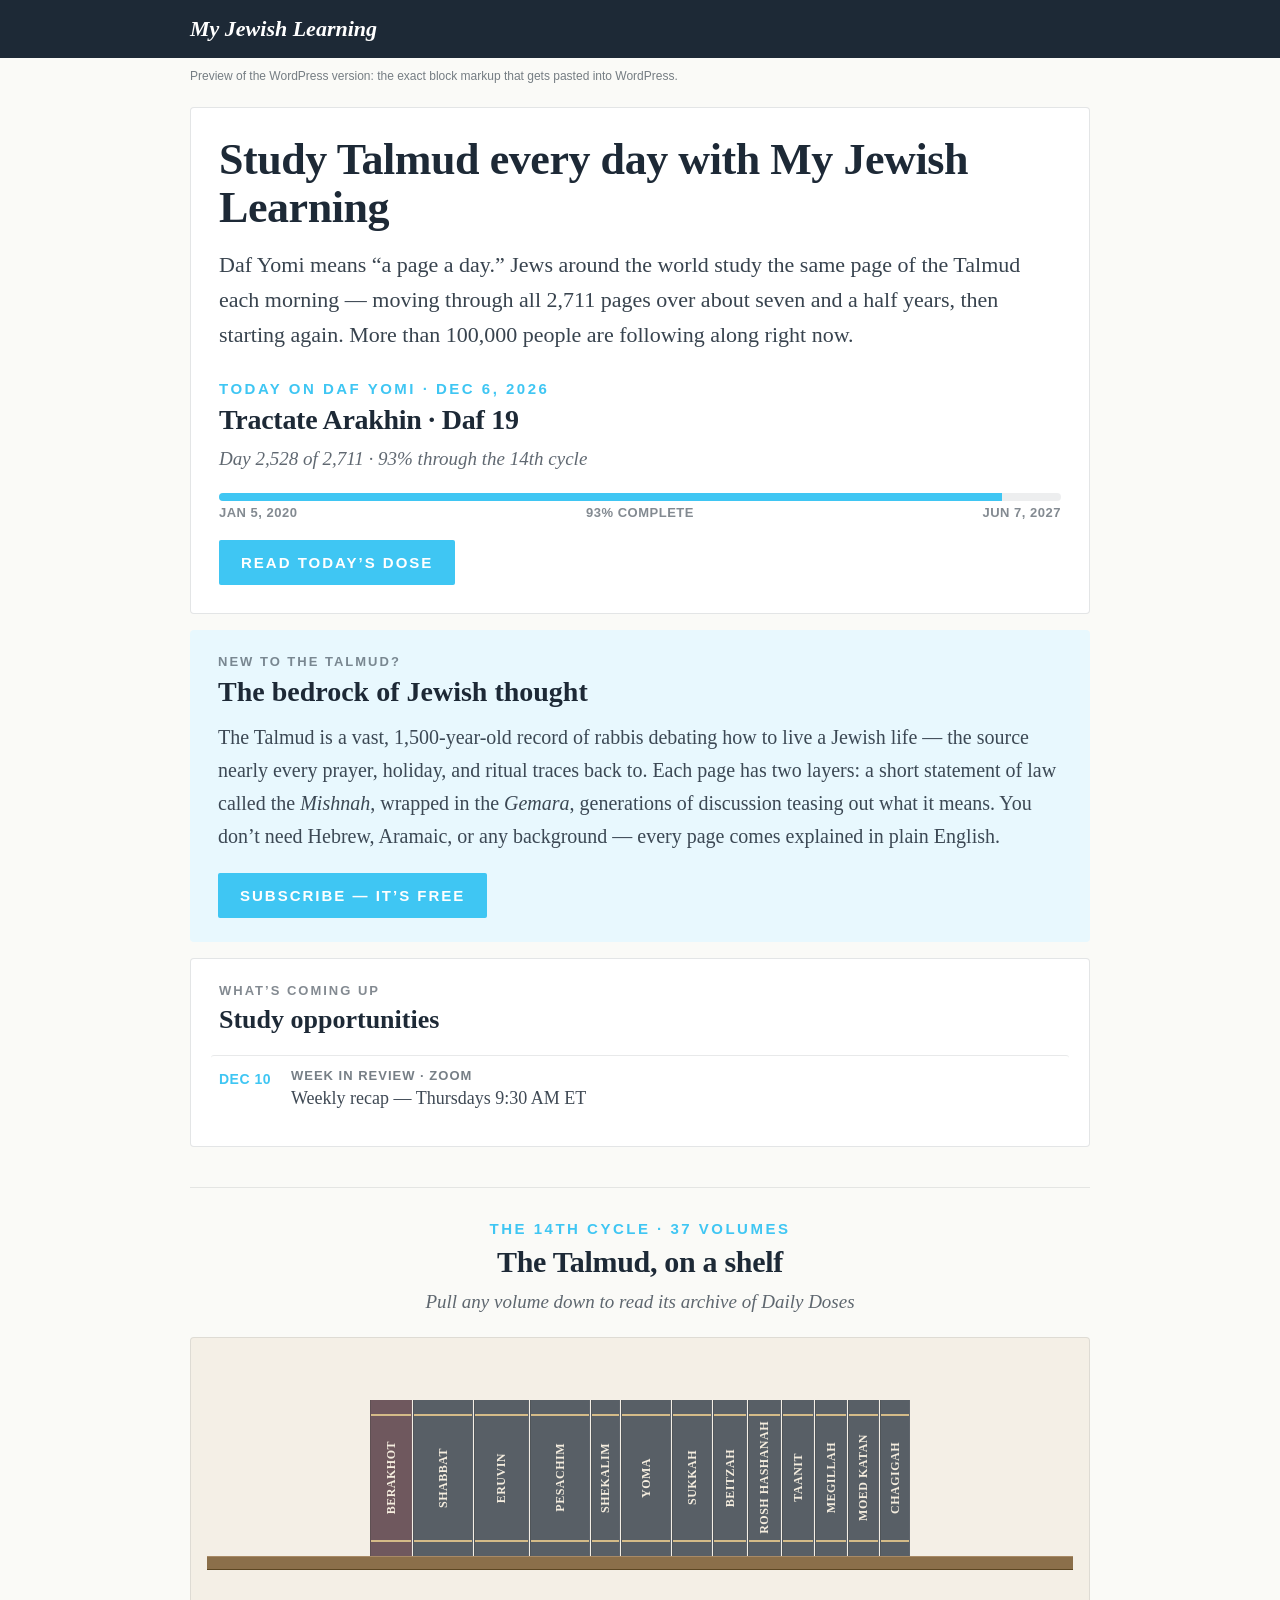
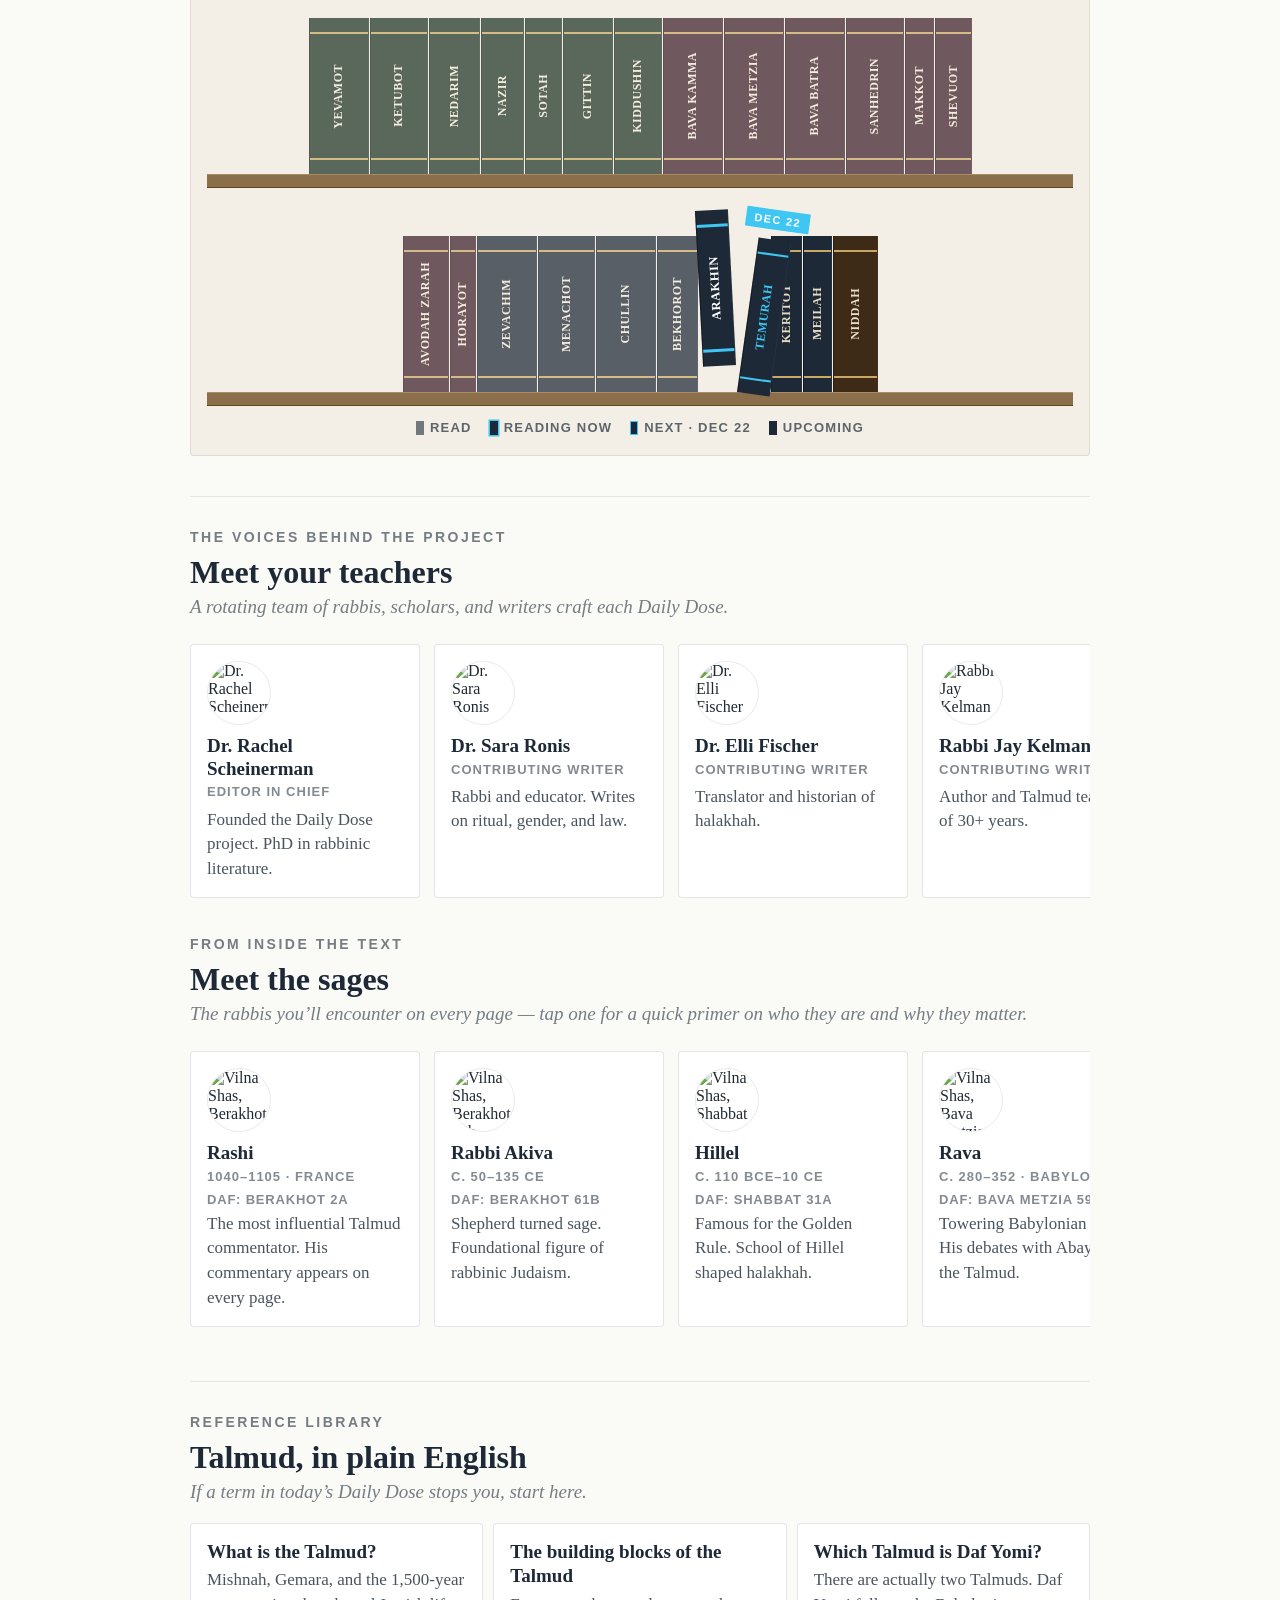
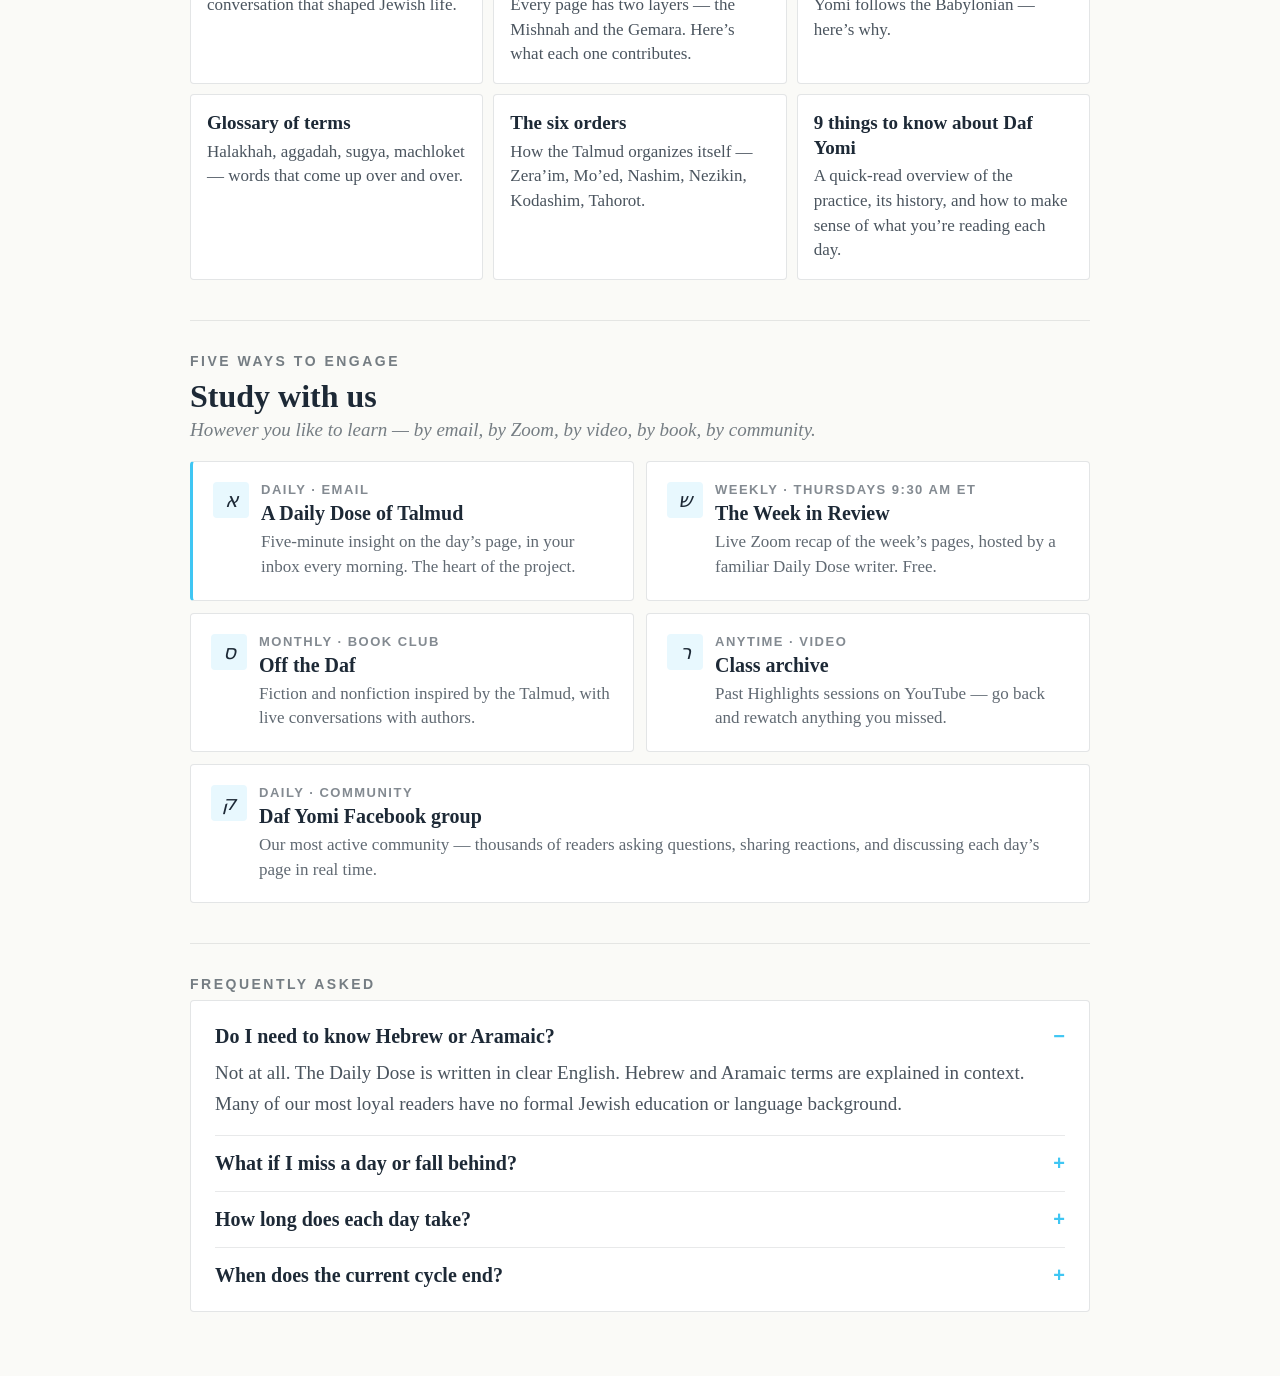
==== commit e9b2acbc: "Less faded finished books on the bookshelf Co-Authored-By: Claude Opus 5.5 <noreply@anthropic.com>" ====
--- a/wp-preview.html
+++ b/wp-preview.html
@@ -221,7 +221,8 @@
 .dy-hub .b-wine { background: #3D1F2A; }
 .dy-hub .b-forest { background: #1F3527; }
 .dy-hub .b-amber { background: #3D2B17; }
-.dy-hub .b-done { opacity: 0.5; }
+.dy-hub .b-done { opacity: 0.72; }
+.dy-hub .b-done .book-spine { color: #F4ECDC; }
 .dy-hub .b-cur {
   transform: translateY(-26px) rotate(-3deg); z-index: 6;
   box-shadow: 0 0 0 2px var(--dy-cyan), 0 12px 18px rgba(0,0,0,0.18);
@@ -252,7 +253,7 @@
 }
 .dy-hub .legend-swatch.cur { box-shadow: 0 0 0 1.5px var(--dy-cyan); }
 .dy-hub .legend-swatch.next { border: 1.5px solid var(--dy-cyan); }
-.dy-hub .legend-swatch.done { opacity: 0.4; }
+.dy-hub .legend-swatch.done { opacity: 0.6; }
 
 /* TEACHERS + SAGES */
 .dy-hub .scroll-row {
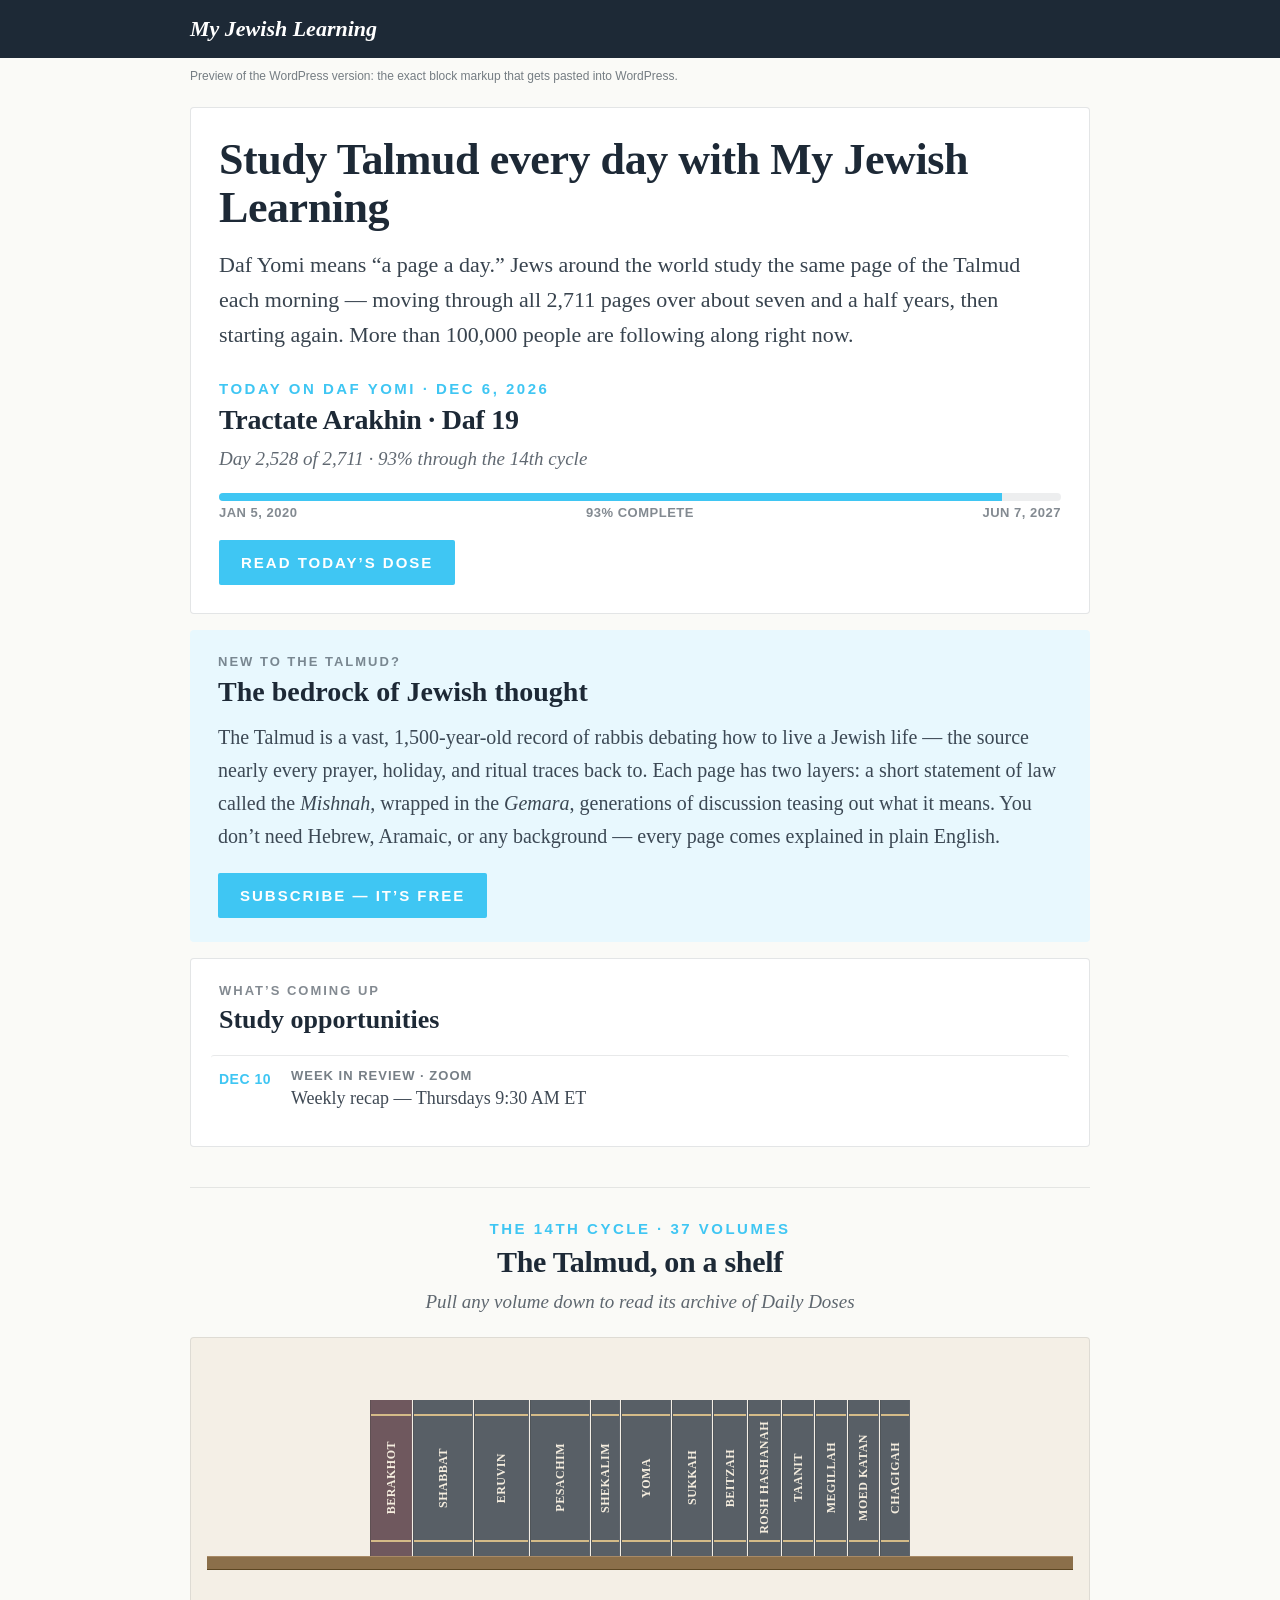
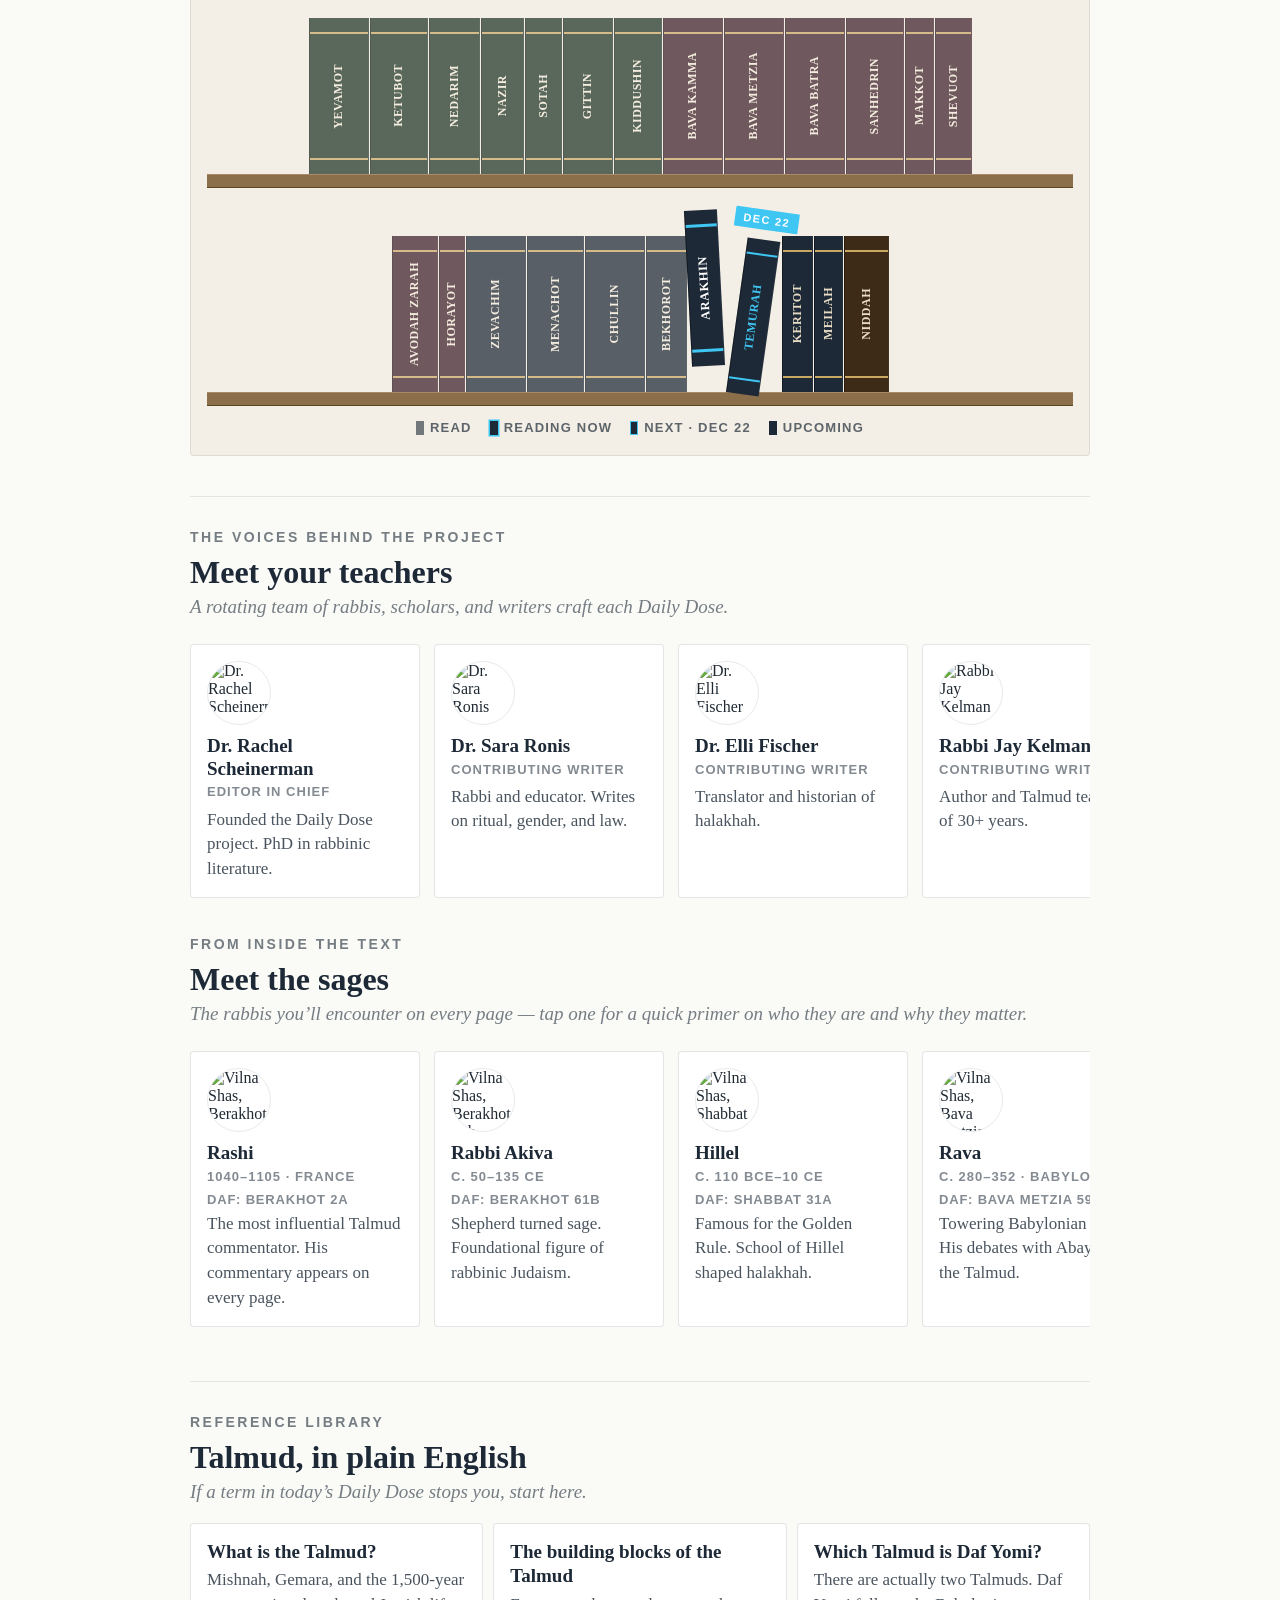
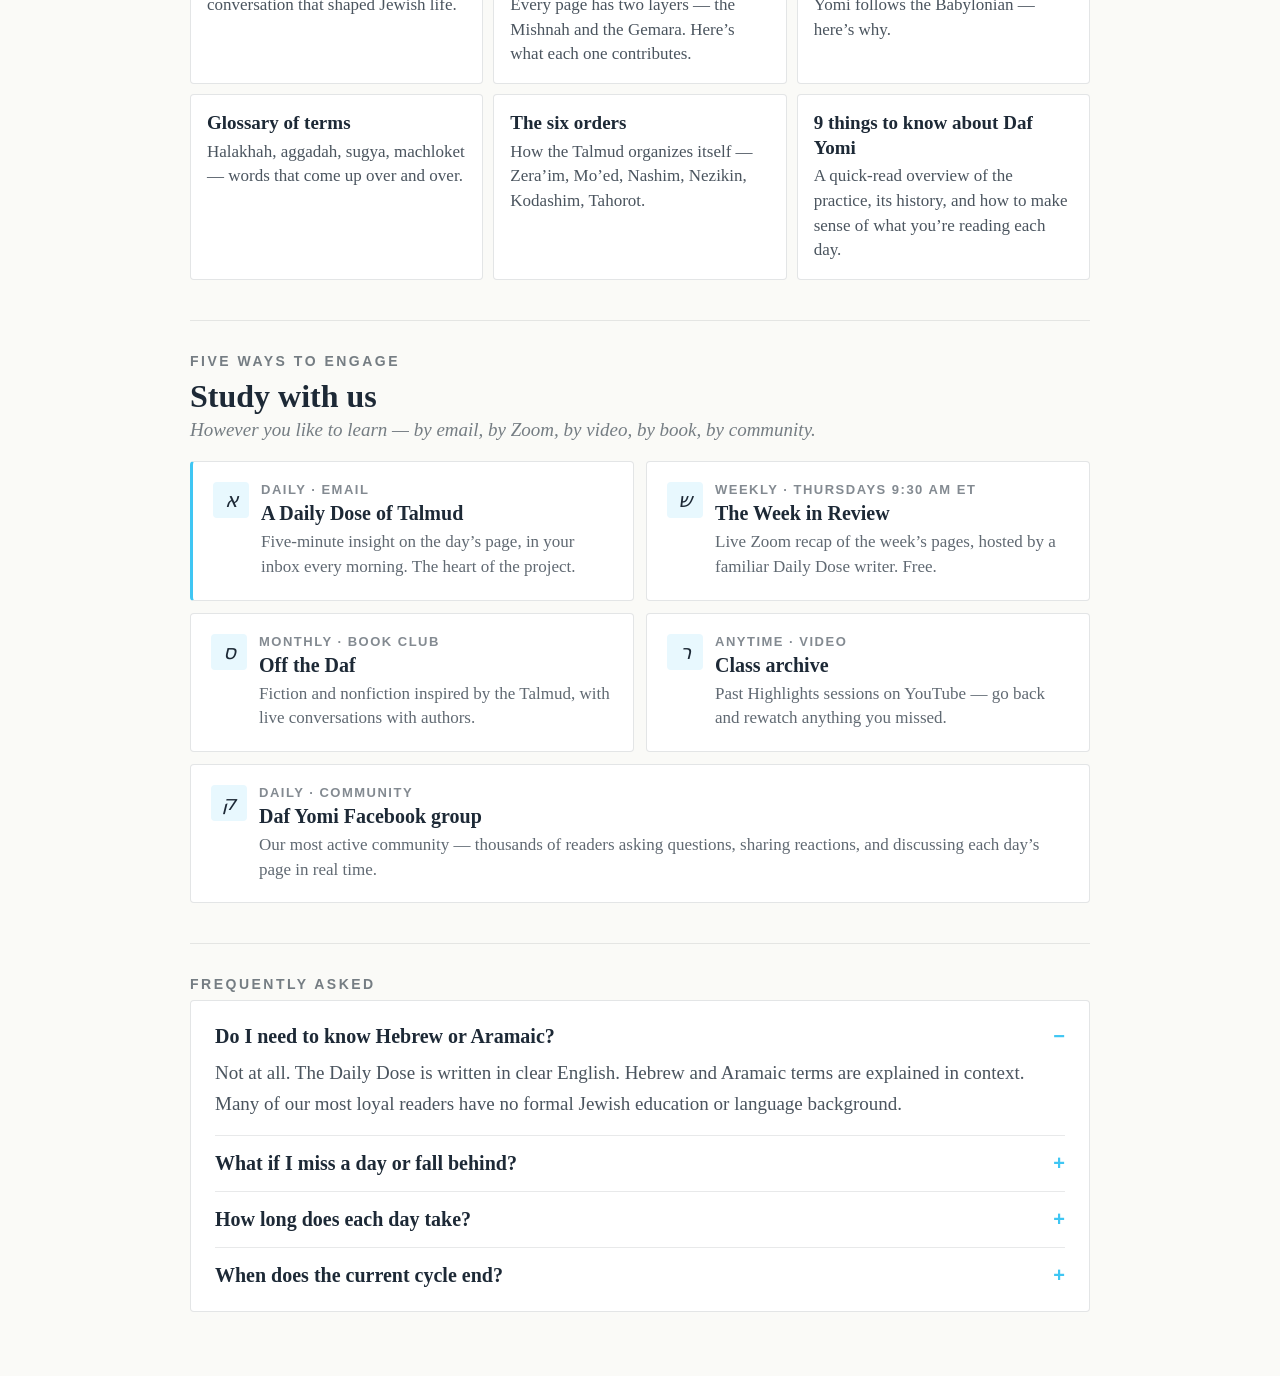
==== commit 3b2208f6: "Leave room after the tilted next-up book Co-Authored-By: Claude Opus 5.5 <noreply@anthropic.com>" ====
--- a/wp-preview.html
+++ b/wp-preview.html
@@ -232,6 +232,7 @@
 .dy-hub .b-cur:hover { transform: translateY(-34px) rotate(-3deg); }
 .dy-hub .b-next {
   transform: rotate(8deg); transform-origin: bottom left; z-index: 5; margin-left: 4px;
+  margin-right: 22px; /* room for the tilt so it does not cover the next spine */
   box-shadow: 3px 6px 14px rgba(0,0,0,0.18);
 }
 .dy-hub .b-next::before, .dy-hub .b-next::after { background: var(--dy-cyan); }
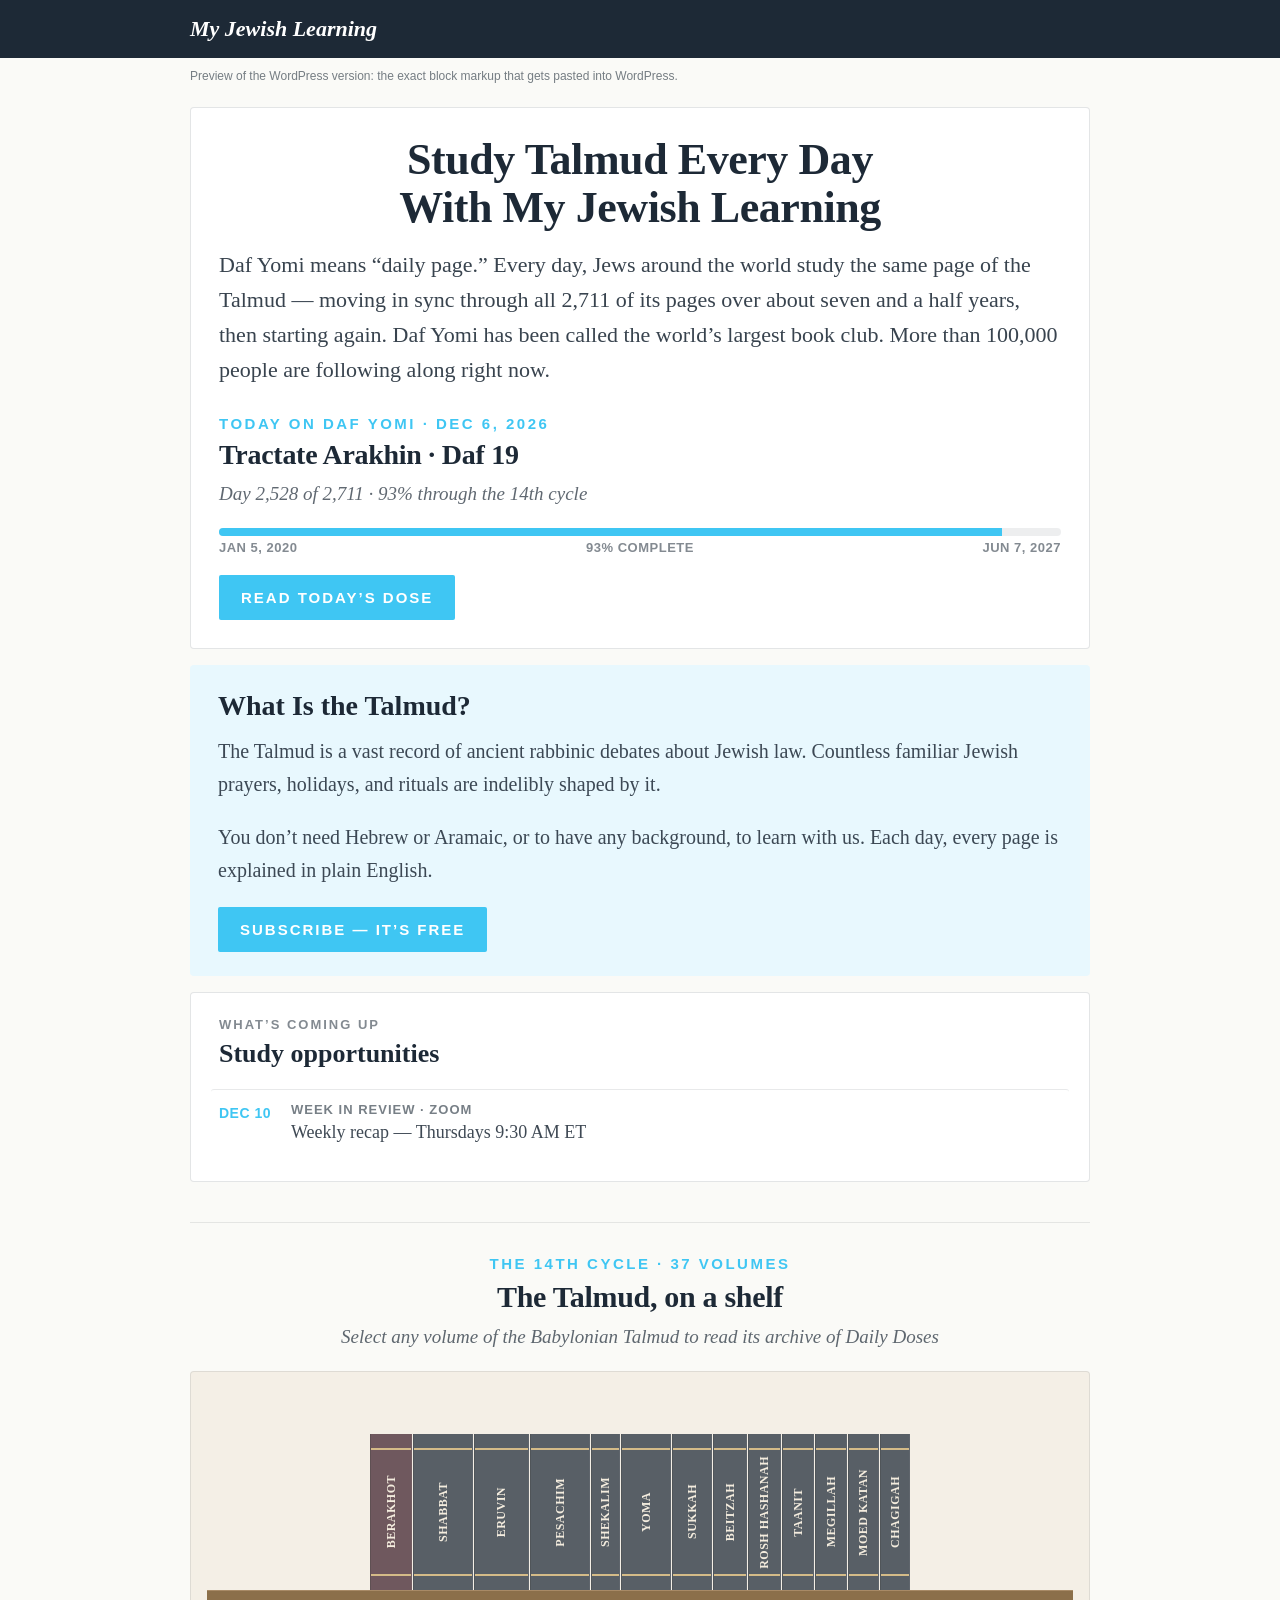
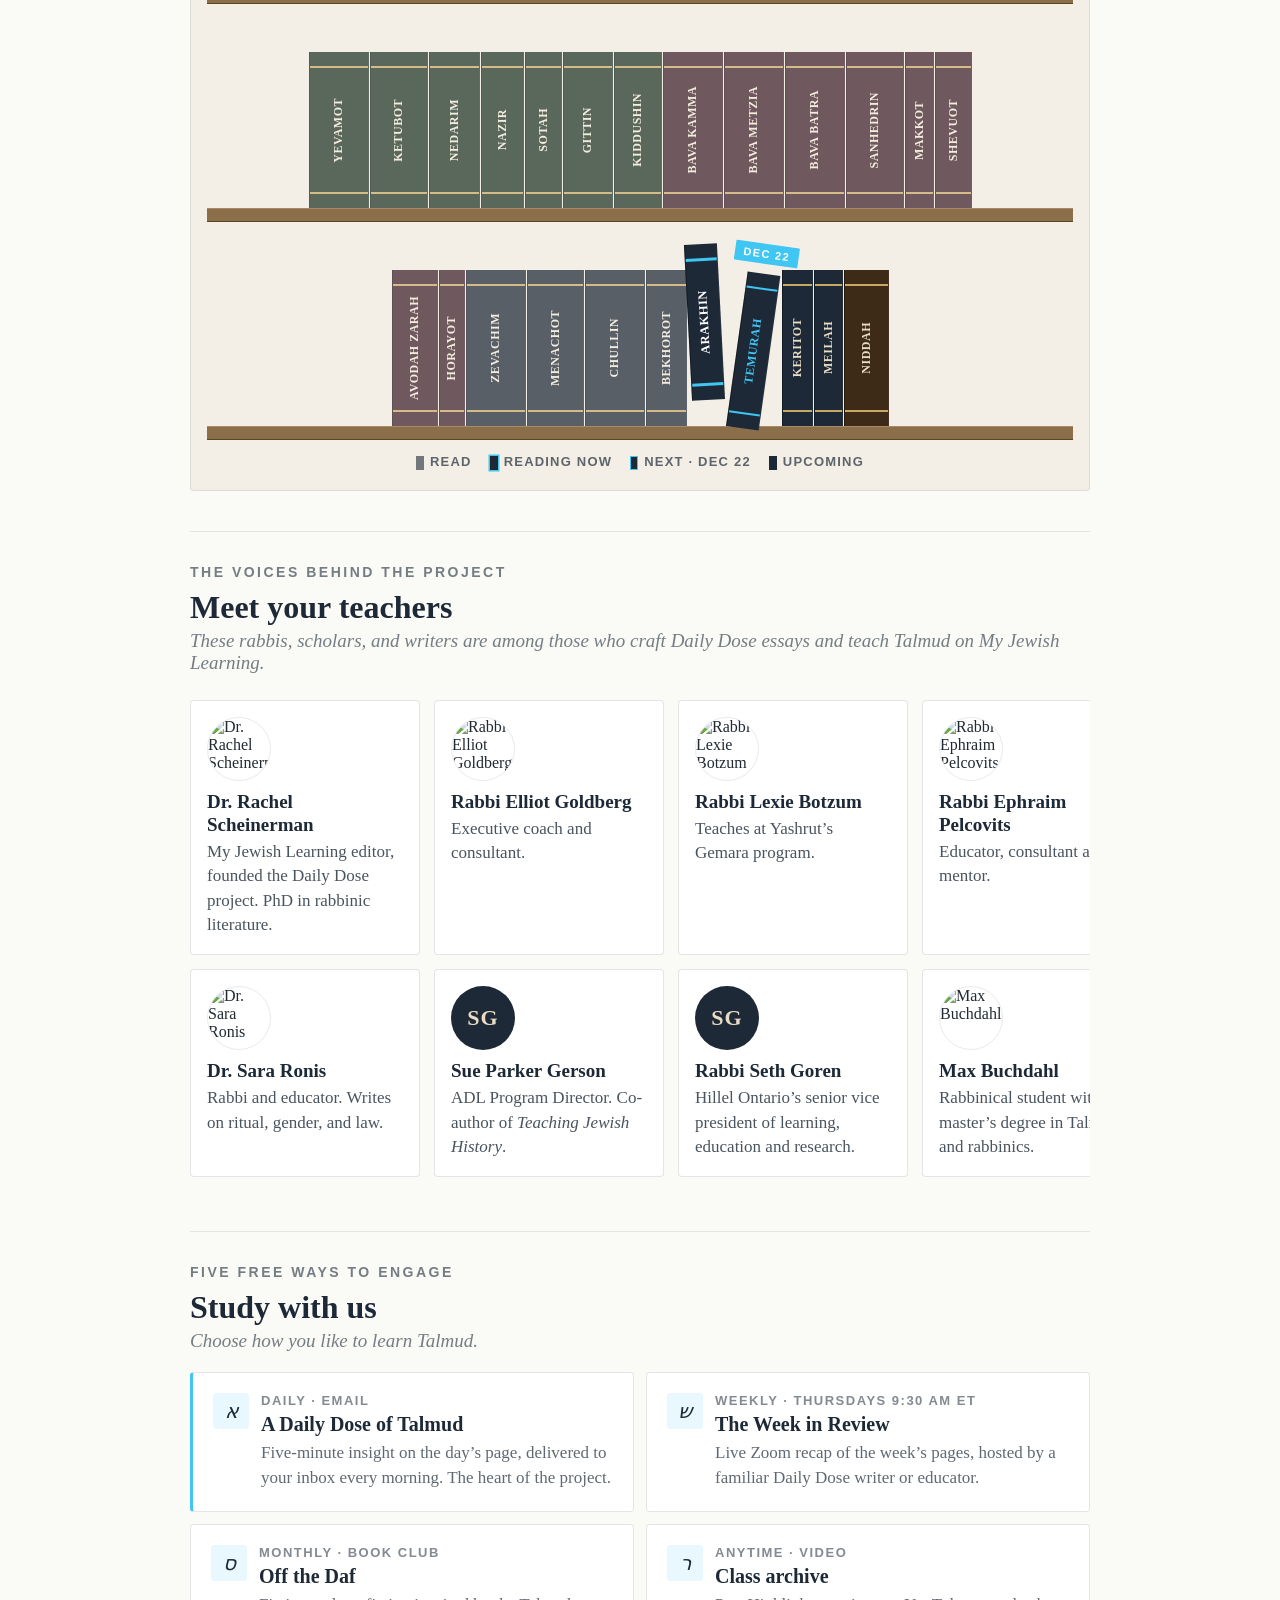
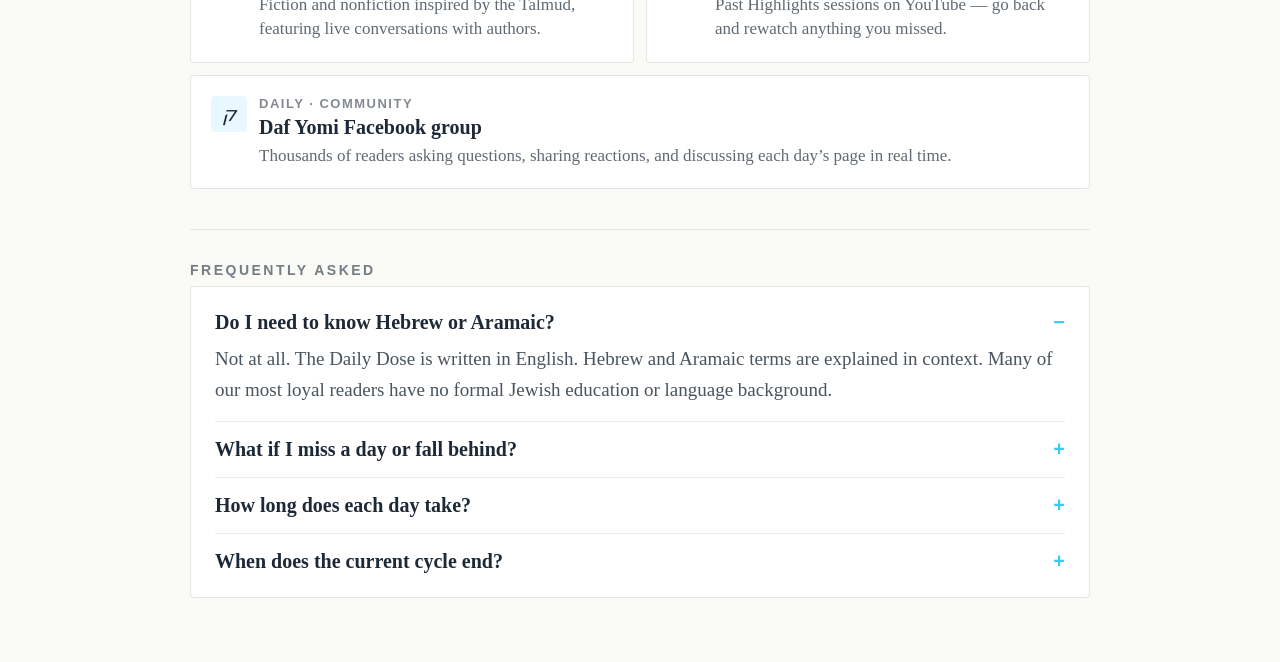
==== commit 2e14f54d: "Apply Nov 12-16 editorial edits for launch Folds in Rachel's live WordPress edits (hero intro, What " ====
--- a/wp-preview.html
+++ b/wp-preview.html
@@ -413,16 +413,33 @@
   .dy-sage-overlay .sage-body { padding: 1.25rem; }
   .dy-sage-overlay .sage-quote { font-size: 17px; }
 }
+
+/* Teachers: two scrolling rows */
+.dy-hub .teacher-rows {
+  display: grid; grid-auto-flow: column; grid-template-rows: repeat(2, auto);
+  grid-auto-columns: 230px; gap: 14px;
+}
+.dy-hub .teacher-rows .person { width: auto; }
+.dy-hub .avatar-initials {
+  display: flex; align-items: center; justify-content: center;
+  background: var(--dy-navy); color: #E8DCC4; font-family: var(--dy-serif);
+  font-size: 22px; font-weight: 600; letter-spacing: 1px; line-height: 1;
+}
+/* Headline on two centered lines */
+.dy-hub .hero-headline { text-align: center; }
+@media (max-width: 600px) {
+  .dy-hub .teacher-rows { grid-auto-columns: 200px; }
+}
 </style>
 <!-- /wp:html -->
 
 <!-- wp:group {"className":"card hero"} -->
 <div class="wp-block-group card hero"><!-- wp:heading {"level":1,"className":"h-title hero-headline"} -->
-<h1 class="wp-block-heading h-title hero-headline">Study Talmud every day with My Jewish Learning</h1>
+<h1 class="wp-block-heading h-title hero-headline">Study Talmud Every Day<br>With My Jewish Learning</h1>
 <!-- /wp:heading -->
 
 <!-- wp:paragraph {"className":"hero-intro"} -->
-<p class="hero-intro">Daf Yomi means “a page a day.” Jews around the world study the same page of the Talmud each morning — moving through all 2,711 pages over about seven and a half years, then starting again. More than 100,000 people are following along right now.</p>
+<p class="hero-intro">Daf Yomi means “daily page.” Every day, Jews around the world study the same page of the Talmud — moving in sync through all 2,711 of its pages over about seven and a half years, then starting again. Daf Yomi has been called the world’s largest book club. More than 100,000 people are following along right now.</p>
 <!-- /wp:paragraph -->
 
 <!-- wp:html -->
@@ -443,16 +460,16 @@
 <!-- /wp:group -->
 
 <!-- wp:group {"className":"why"} -->
-<div class="wp-block-group why"><!-- wp:paragraph {"className":"why-eye"} -->
-<p class="why-eye">New to the Talmud?</p>
-<!-- /wp:paragraph -->
-
-<!-- wp:heading {"className":"why-h"} -->
-<h2 class="wp-block-heading why-h">The bedrock of Jewish thought</h2>
+<div class="wp-block-group why"><!-- wp:heading {"className":"why-h"} -->
+<h2 class="wp-block-heading why-h">What Is the Talmud?</h2>
 <!-- /wp:heading -->
 
 <!-- wp:paragraph {"className":"why-body"} -->
-<p class="why-body">The Talmud is a vast, 1,500-year-old record of rabbis debating how to live a Jewish life — the source nearly every prayer, holiday, and ritual traces back to. Each page has two layers: a short statement of law called the <em>Mishnah</em>, wrapped in the <em>Gemara</em>, generations of discussion teasing out what it means. You don’t need Hebrew, Aramaic, or any background — every page comes explained in plain English.</p>
+<p class="why-body">The Talmud is a vast record of ancient rabbinic debates about Jewish law. Countless familiar Jewish prayers, holidays, and rituals are indelibly shaped by it.</p>
+<!-- /wp:paragraph -->
+
+<!-- wp:paragraph {"className":"why-body"} -->
+<p class="why-body">You don’t need Hebrew or Aramaic, or to have any background, to learn with us. Each day, every page is explained in plain English.</p>
 <!-- /wp:paragraph -->
 
 <!-- wp:buttons -->
@@ -527,7 +544,7 @@
 <!-- /wp:heading -->
 
 <!-- wp:paragraph {"className":"h-sub h-center"} -->
-<p class="h-sub h-center">Pull any volume down to read its archive of Daily Doses</p>
+<p class="h-sub h-center">Select any volume of the Babylonian Talmud to read its archive of Daily Doses</p>
 <!-- /wp:paragraph -->
 
 <!-- wp:html -->
@@ -557,11 +574,11 @@
 <!-- /wp:heading -->
 
 <!-- wp:paragraph {"className":"section-sub"} -->
-<p class="section-sub">A rotating team of rabbis, scholars, and writers craft each Daily Dose.</p>
-<!-- /wp:paragraph -->
-
-<!-- wp:group {"className":"scroll-row"} -->
-<div class="wp-block-group scroll-row"><!-- wp:group {"className":"person"} -->
+<p class="section-sub">These rabbis, scholars, and writers are among those who craft Daily Dose essays and teach Talmud on My Jewish Learning.</p>
+<!-- /wp:paragraph -->
+
+<!-- wp:group {"className":"scroll-row teacher-rows"} -->
+<div class="wp-block-group scroll-row teacher-rows"><!-- wp:group {"className":"person"} -->
 <div class="wp-block-group person"><!-- wp:image {"className":"avatar"} -->
 <figure class="wp-block-image avatar"><img src="https://daf-yomi-red.vercel.app/images/rachel%20scheinerman.avif" alt="Dr. Rachel Scheinerman"/></figure>
 <!-- /wp:image -->
@@ -570,28 +587,20 @@
 <p class="person-name"><a href="https://www.myjewishlearning.com/author/rscheinerman/" target="_blank" rel="noreferrer noopener">Dr. Rachel Scheinerman</a></p>
 <!-- /wp:paragraph -->
 
-<!-- wp:paragraph {"className":"person-meta"} -->
-<p class="person-meta">Editor in Chief</p>
-<!-- /wp:paragraph -->
-
-<!-- wp:paragraph {"className":"person-bio"} -->
-<p class="person-bio">Founded the Daily Dose project. PhD in rabbinic literature.</p>
+<!-- wp:paragraph {"className":"person-bio"} -->
+<p class="person-bio">My Jewish Learning editor, founded the Daily Dose project. PhD in rabbinic literature.</p>
 <!-- /wp:paragraph --></div>
 <!-- /wp:group -->
 
 <!-- wp:group {"className":"person"} -->
 <div class="wp-block-group person"><!-- wp:image {"className":"avatar"} -->
-<figure class="wp-block-image avatar"><img src="https://daf-yomi-red.vercel.app/images/Sara%20Ronis.jpg" alt="Dr. Sara Ronis"/></figure>
+<figure class="wp-block-image avatar"><img src="https://www.myjewishlearning.com/wp-content/uploads/2022/11/sara-ronis-sir-Mara-Lebovitz-400x400.jpeg" alt="Dr. Sara Ronis"/></figure>
 <!-- /wp:image -->
 
 <!-- wp:paragraph {"className":"person-name"} -->
 <p class="person-name"><a href="https://www.myjewishlearning.com/author/sara-ronis/" target="_blank" rel="noreferrer noopener">Dr. Sara Ronis</a></p>
 <!-- /wp:paragraph -->
 
-<!-- wp:paragraph {"className":"person-meta"} -->
-<p class="person-meta">Contributing Writer</p>
-<!-- /wp:paragraph -->
-
 <!-- wp:paragraph {"className":"person-bio"} -->
 <p class="person-bio">Rabbi and educator. Writes on ritual, gender, and law.</p>
 <!-- /wp:paragraph --></div>
@@ -599,376 +608,226 @@
 
 <!-- wp:group {"className":"person"} -->
 <div class="wp-block-group person"><!-- wp:image {"className":"avatar"} -->
-<figure class="wp-block-image avatar"><img src="https://daf-yomi-red.vercel.app/images/RabbI-Elli-Fischer.jpg" alt="Dr. Elli Fischer"/></figure>
+<figure class="wp-block-image avatar"><img src="https://www.myjewishlearning.com/wp-content/uploads/2021/05/Rabbi-Elliot-Goldberg-400x400.png" alt="Rabbi Elliot Goldberg"/></figure>
 <!-- /wp:image -->
 
 <!-- wp:paragraph {"className":"person-name"} -->
-<p class="person-name"><a href="https://telaviv.academia.edu/ElliFischer" target="_blank" rel="noreferrer noopener">Dr. Elli Fischer</a></p>
-<!-- /wp:paragraph -->
-
-<!-- wp:paragraph {"className":"person-meta"} -->
-<p class="person-meta">Contributing Writer</p>
-<!-- /wp:paragraph -->
-
-<!-- wp:paragraph {"className":"person-bio"} -->
-<p class="person-bio">Translator and historian of halakhah.</p>
+<p class="person-name"><a href="https://www.myjewishlearning.com/author/rabbi-elliot-goldberg/" target="_blank" rel="noreferrer noopener">Rabbi Elliot Goldberg</a></p>
+<!-- /wp:paragraph -->
+
+<!-- wp:paragraph {"className":"person-bio"} -->
+<p class="person-bio">Executive coach and consultant.</p>
+<!-- /wp:paragraph --></div>
+<!-- /wp:group -->
+
+<!-- wp:group {"className":"person"} -->
+<div class="wp-block-group person"><!-- wp:paragraph {"className":"avatar avatar-initials"} -->
+<p class="avatar avatar-initials">SG</p>
+<!-- /wp:paragraph -->
+
+<!-- wp:paragraph {"className":"person-name"} -->
+<p class="person-name"><a href="https://www.myjewishlearning.com/author/sue-parker-gerson/" target="_blank" rel="noreferrer noopener">Sue Parker Gerson</a></p>
+<!-- /wp:paragraph -->
+
+<!-- wp:paragraph {"className":"person-bio"} -->
+<p class="person-bio">ADL Program Director. Co-author of <em>Teaching Jewish History</em>.</p>
 <!-- /wp:paragraph --></div>
 <!-- /wp:group -->
 
 <!-- wp:group {"className":"person"} -->
 <div class="wp-block-group person"><!-- wp:image {"className":"avatar"} -->
-<figure class="wp-block-image avatar"><img src="https://daf-yomi-red.vercel.app/images/Rabbi%20Jay%20Kelman.png" alt="Rabbi Jay Kelman"/></figure>
+<figure class="wp-block-image avatar"><img src="https://www.myjewishlearning.com/wp-content/uploads/2024/02/headshot-with-sefer-400x400.jpg" alt="Rabbi Lexie Botzum"/></figure>
 <!-- /wp:image -->
 
 <!-- wp:paragraph {"className":"person-name"} -->
-<p class="person-name"><a href="https://torahinmotion.org/profile/rabbi-jay-kelman" target="_blank" rel="noreferrer noopener">Rabbi Jay Kelman</a></p>
-<!-- /wp:paragraph -->
-
-<!-- wp:paragraph {"className":"person-meta"} -->
-<p class="person-meta">Contributing Writer</p>
-<!-- /wp:paragraph -->
-
-<!-- wp:paragraph {"className":"person-bio"} -->
-<p class="person-bio">Author and Talmud teacher of 30+ years.</p>
+<p class="person-name"><a href="https://www.myjewishlearning.com/author/rabbi-lexie-botzum/" target="_blank" rel="noreferrer noopener">Rabbi Lexie Botzum</a></p>
+<!-- /wp:paragraph -->
+
+<!-- wp:paragraph {"className":"person-bio"} -->
+<p class="person-bio">Teaches at Yashrut’s Gemara program.</p>
+<!-- /wp:paragraph --></div>
+<!-- /wp:group -->
+
+<!-- wp:group {"className":"person"} -->
+<div class="wp-block-group person"><!-- wp:paragraph {"className":"avatar avatar-initials"} -->
+<p class="avatar avatar-initials">SG</p>
+<!-- /wp:paragraph -->
+
+<!-- wp:paragraph {"className":"person-name"} -->
+<p class="person-name"><a href="https://www.myjewishlearning.com/author/rabbi-seth-goren/" target="_blank" rel="noreferrer noopener">Rabbi Seth Goren</a></p>
+<!-- /wp:paragraph -->
+
+<!-- wp:paragraph {"className":"person-bio"} -->
+<p class="person-bio">Hillel Ontario’s senior vice president of learning, education and research.</p>
 <!-- /wp:paragraph --></div>
 <!-- /wp:group -->
 
 <!-- wp:group {"className":"person"} -->
 <div class="wp-block-group person"><!-- wp:image {"className":"avatar"} -->
-<figure class="wp-block-image avatar"><img src="https://daf-yomi-red.vercel.app/images/Ilana%20Kurshan.jpg" alt="Ilana Kurshan"/></figure>
+<figure class="wp-block-image avatar"><img src="https://www.myjewishlearning.com/wp-content/uploads/2020/04/unnamed-400x400.jpg" alt="Rabbi Ephraim Pelcovits"/></figure>
 <!-- /wp:image -->
 
 <!-- wp:paragraph {"className":"person-name"} -->
-<p class="person-name"><a href="https://www.myjewishlearning.com/author/ilana-kurshan/" target="_blank" rel="noreferrer noopener">Ilana Kurshan</a></p>
-<!-- /wp:paragraph -->
-
-<!-- wp:paragraph {"className":"person-meta"} -->
-<p class="person-meta">Contributing Writer</p>
-<!-- /wp:paragraph -->
-
-<!-- wp:paragraph {"className":"person-bio"} -->
-<p class="person-bio">Author of <em>If All the Seas Were Ink</em>, a Daf Yomi memoir.</p>
+<p class="person-name"><a href="https://www.myjewishlearning.com/author/rabbi-ephraim-pelcovitz/" target="_blank" rel="noreferrer noopener">Rabbi Ephraim Pelcovits</a></p>
+<!-- /wp:paragraph -->
+
+<!-- wp:paragraph {"className":"person-bio"} -->
+<p class="person-bio">Educator, consultant and mentor.</p>
 <!-- /wp:paragraph --></div>
 <!-- /wp:group -->
 
 <!-- wp:group {"className":"person"} -->
 <div class="wp-block-group person"><!-- wp:image {"className":"avatar"} -->
-<figure class="wp-block-image avatar"><img src="https://daf-yomi-red.vercel.app/images/Joshua%20Heller.jpg" alt="Rabbi Joshua Heller"/></figure>
+<figure class="wp-block-image avatar"><img src="https://www.myjewishlearning.com/wp-content/uploads/2024/02/Image-from-iOS-400x400.jpg" alt="Max Buchdahl"/></figure>
 <!-- /wp:image -->
 
 <!-- wp:paragraph {"className":"person-name"} -->
-<p class="person-name"><a href="https://www.myjewishlearning.com/author/rabbi-joshua-heller/" target="_blank" rel="noreferrer noopener">Rabbi Joshua Heller</a></p>
-<!-- /wp:paragraph -->
-
-<!-- wp:paragraph {"className":"person-meta"} -->
-<p class="person-meta">Contributing Writer</p>
-<!-- /wp:paragraph -->
-
-<!-- wp:paragraph {"className":"person-bio"} -->
-<p class="person-bio">Conservative rabbi writing on contemporary halakhah.</p>
-<!-- /wp:paragraph --></div>
-<!-- /wp:group --></div>
-<!-- /wp:group -->
-
-<!-- wp:paragraph {"className":"section-h spaced"} -->
-<p class="section-h spaced">From inside the text</p>
-<!-- /wp:paragraph -->
-
-<!-- wp:heading {"className":"section-title"} -->
-<h2 class="wp-block-heading section-title">Meet the sages</h2>
-<!-- /wp:heading -->
-
-<!-- wp:paragraph {"className":"section-sub"} -->
-<p class="section-sub">The rabbis you’ll encounter on every page — tap one for a quick primer on who they are and why they matter.</p>
-<!-- /wp:paragraph -->
-
-<!-- wp:group {"className":"scroll-row"} -->
-<div class="wp-block-group scroll-row"><!-- wp:group {"className":"person sage"} -->
-<div class="wp-block-group person sage"><!-- wp:image {"className":"avatar"} -->
-<figure class="wp-block-image avatar"><img src="https://daf-yomi-red.vercel.app/images/brakhot_2a.jpg" alt="Vilna Shas, Berakhot 2a"/></figure>
+<p class="person-name"><a href="https://www.myjewishlearning.com/author/max-buchdahl/" target="_blank" rel="noreferrer noopener">Max Buchdahl</a></p>
+<!-- /wp:paragraph -->
+
+<!-- wp:paragraph {"className":"person-bio"} -->
+<p class="person-bio">Rabbinical student with a master’s degree in Talmud and rabbinics.</p>
+<!-- /wp:paragraph --></div>
+<!-- /wp:group -->
+
+<!-- wp:group {"className":"person"} -->
+<div class="wp-block-group person"><!-- wp:image {"className":"avatar"} -->
+<figure class="wp-block-image avatar"><img src="https://www.myjewishlearning.com/wp-content/uploads/2015/04/lopatin_asher.jpg" alt="Rabbi Asher Lopatin"/></figure>
 <!-- /wp:image -->
 
 <!-- wp:paragraph {"className":"person-name"} -->
-<p class="person-name">Rashi</p>
-<!-- /wp:paragraph -->
-
-<!-- wp:paragraph {"className":"person-meta"} -->
-<p class="person-meta">1040–1105 · France</p>
-<!-- /wp:paragraph -->
-
-<!-- wp:paragraph {"className":"person-daf"} -->
-<p class="person-daf">Daf: Berakhot 2a</p>
-<!-- /wp:paragraph -->
-
-<!-- wp:paragraph {"className":"person-bio"} -->
-<p class="person-bio">The most influential Talmud commentator. His commentary appears on every page.</p>
-<!-- /wp:paragraph -->
-
-<!-- wp:group {"className":"sage-details"} -->
-<div class="wp-block-group sage-details"><!-- wp:paragraph {"className":"sd-period"} -->
-<p class="sd-period"><strong>Period:</strong> Rishon · 11th–12th century</p>
-<!-- /wp:paragraph -->
-
-<!-- wp:paragraph {"className":"sd-basedin"} -->
-<p class="sd-basedin"><strong>Based in:</strong> Troyes, France</p>
-<!-- /wp:paragraph -->
-
-<!-- wp:paragraph {"className":"sd-knownfor"} -->
-<p class="sd-knownfor"><strong>Known for:</strong> Line-by-line commentary that made the Talmud accessible to all — printed on every page ever since</p>
-<!-- /wp:paragraph -->
-
-<!-- wp:paragraph {"className":"sd-debates"} -->
-<p class="sd-debates"><strong>Debates with:</strong> The Tosafists — his own grandsons and students, who challenge him in the outer column</p>
-<!-- /wp:paragraph -->
-
-<!-- wp:paragraph {"className":"sd-teaching"} -->
-<p class="sd-teaching"><strong>A teaching:</strong> Rashi never assumed his reader already knew. He explained everything, from the simplest word to the most tangled legal argument. That radical clarity is his legacy.</p>
-<!-- /wp:paragraph -->
-
-<!-- wp:paragraph {"className":"sd-onpage"} -->
-<p class="sd-onpage"><strong>On the page:</strong> The narrow inner column on every page is always Rashi. The distinctive slanted typeface — “Rashi script” — was named for him. Once you recognize it, you’ll never miss him.</p>
-<!-- /wp:paragraph --></div>
-<!-- /wp:group --></div>
-<!-- /wp:group -->
-
-<!-- wp:group {"className":"person sage"} -->
-<div class="wp-block-group person sage"><!-- wp:image {"className":"avatar"} -->
-<figure class="wp-block-image avatar"><img src="https://daf-yomi-red.vercel.app/images/brakhot_61b.jpg" alt="Vilna Shas, Berakhot 61b"/></figure>
+<p class="person-name"><a href="https://www.myjewishlearning.com/author/rabbi-asher-lopatin/" target="_blank" rel="noreferrer noopener">Rabbi Asher Lopatin</a></p>
+<!-- /wp:paragraph -->
+
+<!-- wp:paragraph {"className":"person-bio"} -->
+<p class="person-bio">Spiritual leader at Kehillat Etz Chaim in Detroit.</p>
+<!-- /wp:paragraph --></div>
+<!-- /wp:group -->
+
+<!-- wp:group {"className":"person"} -->
+<div class="wp-block-group person"><!-- wp:image {"className":"avatar"} -->
+<figure class="wp-block-image avatar"><img src="https://www.myjewishlearning.com/wp-content/uploads/2019/08/dasiheadshot-1.jpg" alt="Rabbanit Dasi Fruchter"/></figure>
 <!-- /wp:image -->
 
 <!-- wp:paragraph {"className":"person-name"} -->
-<p class="person-name">Rabbi Akiva</p>
-<!-- /wp:paragraph -->
-
-<!-- wp:paragraph {"className":"person-meta"} -->
-<p class="person-meta">c. 50–135 CE</p>
-<!-- /wp:paragraph -->
-
-<!-- wp:paragraph {"className":"person-daf"} -->
-<p class="person-daf">Daf: Berakhot 61b</p>
-<!-- /wp:paragraph -->
-
-<!-- wp:paragraph {"className":"person-bio"} -->
-<p class="person-bio">Shepherd turned sage. Foundational figure of rabbinic Judaism.</p>
-<!-- /wp:paragraph -->
-
-<!-- wp:group {"className":"sage-details"} -->
-<div class="wp-block-group sage-details"><!-- wp:paragraph {"className":"sd-period"} -->
-<p class="sd-period"><strong>Period:</strong> Tanna · 3rd generation</p>
-<!-- /wp:paragraph -->
-
-<!-- wp:paragraph {"className":"sd-basedin"} -->
-<p class="sd-basedin"><strong>Based in:</strong> Bnei Brak, Israel</p>
-<!-- /wp:paragraph -->
-
-<!-- wp:paragraph {"className":"sd-knownfor"} -->
-<p class="sd-knownfor"><strong>Known for:</strong> Deriving new laws from every letter and ornament of the Torah; martyrdom under Rome</p>
-<!-- /wp:paragraph -->
-
-<!-- wp:paragraph {"className":"sd-debates"} -->
-<p class="sd-debates"><strong>Debates with:</strong> Rabbi Ishmael, who argued Akiva read too much into the text</p>
-<!-- /wp:paragraph -->
-
-<!-- wp:paragraph {"className":"sd-teaching"} -->
-<p class="sd-teaching"><strong>A teaching:</strong> “Love your neighbor as yourself — this is the great principle of the entire Torah.” (Yerushalmi Nedarim 9:4)</p>
-<!-- /wp:paragraph -->
-
-<!-- wp:paragraph {"className":"sd-onpage"} -->
-<p class="sd-onpage"><strong>On the page:</strong> Scholars say the anonymous Mishnah — the passages with no named author — follows Rabbi Akiva’s view. When the Mishnah speaks without attribution, it’s likely his voice.</p>
-<!-- /wp:paragraph --></div>
-<!-- /wp:group --></div>
-<!-- /wp:group -->
-
-<!-- wp:group {"className":"person sage"} -->
-<div class="wp-block-group person sage"><!-- wp:image {"className":"avatar"} -->
-<figure class="wp-block-image avatar"><img src="https://daf-yomi-red.vercel.app/images/chabbath_31a.jpg" alt="Vilna Shas, Shabbat 31a"/></figure>
+<p class="person-name"><a href="https://www.myjewishlearning.com/author/rabbanit-dasi-fruchter/" target="_blank" rel="noreferrer noopener">Rabbanit Dasi Fruchter</a></p>
+<!-- /wp:paragraph -->
+
+<!-- wp:paragraph {"className":"person-bio"} -->
+<p class="person-bio">Founder and spiritual leader of the South Philadelphia Shtiebel.</p>
+<!-- /wp:paragraph --></div>
+<!-- /wp:group -->
+
+<!-- wp:group {"className":"person"} -->
+<div class="wp-block-group person"><!-- wp:paragraph {"className":"avatar avatar-initials"} -->
+<p class="avatar avatar-initials">AS</p>
+<!-- /wp:paragraph -->
+
+<!-- wp:paragraph {"className":"person-name"} -->
+<p class="person-name">Rabbi Ari Saks</p>
+<!-- /wp:paragraph -->
+
+<!-- wp:paragraph {"className":"person-bio"} -->
+<p class="person-bio">Spiritual leader and co-host of the Interfaithing Podcast.</p>
+<!-- /wp:paragraph --></div>
+<!-- /wp:group -->
+
+<!-- wp:group {"className":"person"} -->
+<div class="wp-block-group person"><!-- wp:paragraph {"className":"avatar avatar-initials"} -->
+<p class="avatar avatar-initials">YO</p>
+<!-- /wp:paragraph -->
+
+<!-- wp:paragraph {"className":"person-name"} -->
+<p class="person-name"><a href="https://www.myjewishlearning.com/author/yardaena-osband/" target="_blank" rel="noreferrer noopener">Dr. Yardaena Osband</a></p>
+<!-- /wp:paragraph -->
+
+<!-- wp:paragraph {"className":"person-bio"} -->
+<p class="person-bio">Pediatrician and lecturer.</p>
+<!-- /wp:paragraph --></div>
+<!-- /wp:group -->
+
+<!-- wp:group {"className":"person"} -->
+<div class="wp-block-group person"><!-- wp:image {"className":"avatar"} -->
+<figure class="wp-block-image avatar"><img src="https://www.myjewishlearning.com/wp-content/uploads/2015/04/purple-blazer-action-shot-1-400x400.jpg" alt="Rabbi Avigayil Halpern"/></figure>
 <!-- /wp:image -->
 
 <!-- wp:paragraph {"className":"person-name"} -->
-<p class="person-name">Hillel</p>
-<!-- /wp:paragraph -->
-
-<!-- wp:paragraph {"className":"person-meta"} -->
-<p class="person-meta">c. 110 BCE–10 CE</p>
-<!-- /wp:paragraph -->
-
-<!-- wp:paragraph {"className":"person-daf"} -->
-<p class="person-daf">Daf: Shabbat 31a</p>
-<!-- /wp:paragraph -->
-
-<!-- wp:paragraph {"className":"person-bio"} -->
-<p class="person-bio">Famous for the Golden Rule. School of Hillel shaped halakhah.</p>
-<!-- /wp:paragraph -->
-
-<!-- wp:group {"className":"sage-details"} -->
-<div class="wp-block-group sage-details"><!-- wp:paragraph {"className":"sd-period"} -->
-<p class="sd-period"><strong>Period:</strong> Tanna · Zugot (paired) era</p>
-<!-- /wp:paragraph -->
-
-<!-- wp:paragraph {"className":"sd-basedin"} -->
-<p class="sd-basedin"><strong>Based in:</strong> Jerusalem</p>
-<!-- /wp:paragraph -->
-
-<!-- wp:paragraph {"className":"sd-knownfor"} -->
-<p class="sd-knownfor"><strong>Known for:</strong> Legal leniency and ethical clarity; founding the School of Hillel that shaped mainstream Jewish law</p>
-<!-- /wp:paragraph -->
-
-<!-- wp:paragraph {"className":"sd-debates"} -->
-<p class="sd-debates"><strong>Debates with:</strong> Shammai — the two are paired on nearly every disputed question in the Mishnah</p>
-<!-- /wp:paragraph -->
-
-<!-- wp:paragraph {"className":"sd-teaching"} -->
-<p class="sd-teaching"><strong>A teaching:</strong> “What is hateful to you, do not do to your neighbor. That is the whole Torah — the rest is commentary. Go and learn.” (Shabbat 31a)</p>
-<!-- /wp:paragraph -->
-
-<!-- wp:paragraph {"className":"sd-onpage"} -->
-<p class="sd-onpage"><strong>On the page:</strong> “Beit Hillel says… Beit Shammai says…” appears hundreds of times in the Talmud. The law almost always follows Hillel. When it follows Shammai, it’s worth pausing to ask why.</p>
-<!-- /wp:paragraph --></div>
-<!-- /wp:group --></div>
-<!-- /wp:group -->
-
-<!-- wp:group {"className":"person sage"} -->
-<div class="wp-block-group person sage"><!-- wp:image {"className":"avatar"} -->
-<figure class="wp-block-image avatar"><img src="https://daf-yomi-red.vercel.app/images/baba-metsia_59b.jpg" alt="Vilna Shas, Bava Metzia 59b"/></figure>
+<p class="person-name"><a href="https://www.myjewishlearning.com/author/avigayil-halpern/" target="_blank" rel="noreferrer noopener">Rabbi Avigayil Halpern</a></p>
+<!-- /wp:paragraph -->
+
+<!-- wp:paragraph {"className":"person-bio"} -->
+<p class="person-bio">Writer and educator.</p>
+<!-- /wp:paragraph --></div>
+<!-- /wp:group -->
+
+<!-- wp:group {"className":"person"} -->
+<div class="wp-block-group person"><!-- wp:paragraph {"className":"avatar avatar-initials"} -->
+<p class="avatar avatar-initials">SB</p>
+<!-- /wp:paragraph -->
+
+<!-- wp:paragraph {"className":"person-name"} -->
+<p class="person-name"><a href="https://www.myjewishlearning.com/author/rabbi-shira-botzum/" target="_blank" rel="noreferrer noopener">Rabbi Shira Botzum</a></p>
+<!-- /wp:paragraph -->
+
+<!-- wp:paragraph {"className":"person-bio"} -->
+<p class="person-bio">Jewish educator.</p>
+<!-- /wp:paragraph --></div>
+<!-- /wp:group -->
+
+<!-- wp:group {"className":"person"} -->
+<div class="wp-block-group person"><!-- wp:image {"className":"avatar"} -->
+<figure class="wp-block-image avatar"><img src="https://www.myjewishlearning.com/wp-content/uploads/2015/02-1/Alieza-Salzberg-headshot-200x200.jpg" alt="Rabba Alieza Salzberg Yizhar"/></figure>
 <!-- /wp:image -->
 
 <!-- wp:paragraph {"className":"person-name"} -->
-<p class="person-name">Rava</p>
-<!-- /wp:paragraph -->
-
-<!-- wp:paragraph {"className":"person-meta"} -->
-<p class="person-meta">c. 280–352 · Babylon</p>
-<!-- /wp:paragraph -->
-
-<!-- wp:paragraph {"className":"person-daf"} -->
-<p class="person-daf">Daf: Bava Metzia 59b</p>
-<!-- /wp:paragraph -->
-
-<!-- wp:paragraph {"className":"person-bio"} -->
-<p class="person-bio">Towering Babylonian sage. His debates with Abaye fill the Talmud.</p>
-<!-- /wp:paragraph -->
-
-<!-- wp:group {"className":"sage-details"} -->
-<div class="wp-block-group sage-details"><!-- wp:paragraph {"className":"sd-period"} -->
-<p class="sd-period"><strong>Period:</strong> Amora · 4th generation (Babylonian)</p>
-<!-- /wp:paragraph -->
-
-<!-- wp:paragraph {"className":"sd-basedin"} -->
-<p class="sd-basedin"><strong>Based in:</strong> Machoza, Babylon</p>
-<!-- /wp:paragraph -->
-
-<!-- wp:paragraph {"className":"sd-knownfor"} -->
-<p class="sd-knownfor"><strong>Known for:</strong> Civil and criminal law; his running debate with Abaye is the defining intellectual rivalry of the Talmud</p>
-<!-- /wp:paragraph -->
-
-<!-- wp:paragraph {"className":"sd-debates"} -->
-<p class="sd-debates"><strong>Debates with:</strong> Abaye — the law follows Rava in all but six of their disputes. The six exceptions are memorized by a special mnemonic.</p>
-<!-- /wp:paragraph -->
-
-<!-- wp:paragraph {"className":"sd-teaching"} -->
-<p class="sd-teaching"><strong>A teaching:</strong> “A person should always live in the same city as their teacher.” He modeled this himself, remaining in Machoza to study under Rav Yosef. (Berakhot 8a)</p>
-<!-- /wp:paragraph -->
-
-<!-- wp:paragraph {"className":"sd-onpage"} -->
-<p class="sd-onpage"><strong>On the page:</strong> “Rava said” often signals the resolution of a debate. When you see “Abaye said… Rava said…” side by side, expect Rava’s view to win — and to become law.</p>
-<!-- /wp:paragraph --></div>
-<!-- /wp:group --></div>
-<!-- /wp:group -->
-
-<!-- wp:group {"className":"person sage"} -->
-<div class="wp-block-group person sage"><!-- wp:image {"className":"avatar"} -->
-<figure class="wp-block-image avatar"><img src="https://daf-yomi-red.vercel.app/images/baba-metsia_84a.jpg" alt="Vilna Shas, Bava Metzia 84a"/></figure>
-<!-- /wp:image -->
-
-<!-- wp:paragraph {"className":"person-name"} -->
-<p class="person-name">Rabbi Yochanan</p>
-<!-- /wp:paragraph -->
-
-<!-- wp:paragraph {"className":"person-meta"} -->
-<p class="person-meta">c. 180–279</p>
-<!-- /wp:paragraph -->
-
-<!-- wp:paragraph {"className":"person-daf"} -->
-<p class="person-daf">Daf: Bava Metzia 84a</p>
-<!-- /wp:paragraph -->
-
-<!-- wp:paragraph {"className":"person-bio"} -->
-<p class="person-bio">Compiler of the Jerusalem Talmud, known for piercing legal mind.</p>
-<!-- /wp:paragraph -->
-
-<!-- wp:group {"className":"sage-details"} -->
-<div class="wp-block-group sage-details"><!-- wp:paragraph {"className":"sd-period"} -->
-<p class="sd-period"><strong>Period:</strong> Amora · 1st generation (Israeli)</p>
-<!-- /wp:paragraph -->
-
-<!-- wp:paragraph {"className":"sd-basedin"} -->
-<p class="sd-basedin"><strong>Based in:</strong> Tiberias, Israel</p>
-<!-- /wp:paragraph -->
-
-<!-- wp:paragraph {"className":"sd-knownfor"} -->
-<p class="sd-knownfor"><strong>Known for:</strong> The dominant voice of Israeli scholarship; principal architect of the Jerusalem Talmud</p>
-<!-- /wp:paragraph -->
-
-<!-- wp:paragraph {"className":"sd-debates"} -->
-<p class="sd-debates"><strong>Debates with:</strong> Reish Lakish — his brother-in-law and the Talmud’s most beloved intellectual friendship</p>
-<!-- /wp:paragraph -->
-
-<!-- wp:paragraph {"className":"sd-teaching"} -->
-<p class="sd-teaching"><strong>A teaching:</strong> “Whoever recites a teaching in the name of the one who said it brings redemption to the world.” (Megillah 15a)</p>
-<!-- /wp:paragraph -->
-
-<!-- wp:paragraph {"className":"sd-onpage"} -->
-<p class="sd-onpage"><strong>On the page:</strong> When Babylonian and Israeli sages disagree, Yochanan speaks for Israel. His opinions often begin “Rabbi Yochanan said in the name of…” — he was meticulous about attribution.</p>
-<!-- /wp:paragraph --></div>
-<!-- /wp:group --></div>
-<!-- /wp:group -->
-
-<!-- wp:group {"className":"person sage"} -->
-<div class="wp-block-group person sage"><!-- wp:image {"className":"avatar"} -->
-<figure class="wp-block-image avatar"><img src="https://daf-yomi-red.vercel.app/images/brakhot_10a.jpg" alt="Vilna Shas, Berakhot 10a"/></figure>
-<!-- /wp:image -->
-
-<!-- wp:paragraph {"className":"person-name"} -->
-<p class="person-name">Beruriah</p>
-<!-- /wp:paragraph -->
-
-<!-- wp:paragraph {"className":"person-meta"} -->
-<p class="person-meta">2nd century</p>
-<!-- /wp:paragraph -->
-
-<!-- wp:paragraph {"className":"person-daf"} -->
-<p class="person-daf">Daf: Berakhot 10a</p>
-<!-- /wp:paragraph -->
-
-<!-- wp:paragraph {"className":"person-bio"} -->
-<p class="person-bio">One of the only women whose teachings appear in the Talmud.</p>
-<!-- /wp:paragraph -->
-
-<!-- wp:group {"className":"sage-details"} -->
-<div class="wp-block-group sage-details"><!-- wp:paragraph {"className":"sd-period"} -->
-<p class="sd-period"><strong>Period:</strong> Tanna · 2nd century</p>
-<!-- /wp:paragraph -->
-
-<!-- wp:paragraph {"className":"sd-basedin"} -->
-<p class="sd-basedin"><strong>Based in:</strong> Israel (wife of Rabbi Meir)</p>
-<!-- /wp:paragraph -->
-
-<!-- wp:paragraph {"className":"sd-knownfor"} -->
-<p class="sd-knownfor"><strong>Known for:</strong> The only woman whose legal rulings are recorded in the Talmud and accepted as authoritative</p>
-<!-- /wp:paragraph -->
-
-<!-- wp:paragraph {"className":"sd-debates"} -->
-<p class="sd-debates"><strong>Debates with:</strong> Male sages she corrected on points of law — and her own husband, Rabbi Meir</p>
-<!-- /wp:paragraph -->
-
-<!-- wp:paragraph {"className":"sd-teaching"} -->
-<p class="sd-teaching"><strong>A teaching:</strong> When her two sons died, she asked Rabbi Meir: “If someone entrusts you with a treasure, must you return it when asked?” He said yes. “God gave us these sons and has taken them back.” (Midrash Mishlei 31)</p>
-<!-- /wp:paragraph -->
-
-<!-- wp:paragraph {"className":"sd-onpage"} -->
-<p class="sd-onpage"><strong>On the page:</strong> Her appearances are rare and always deliberate — each one was preserved in a literature that rarely recorded women’s voices. When she appears, it’s worth stopping.</p>
-<!-- /wp:paragraph --></div>
-<!-- /wp:group --></div>
+<p class="person-name"><a href="https://www.myjewishlearning.com/author/alieza-salzberg/" target="_blank" rel="noreferrer noopener">Rabba Alieza Salzberg Yizhar</a></p>
+<!-- /wp:paragraph -->
+
+<!-- wp:paragraph {"className":"person-bio"} -->
+<p class="person-bio">Jewish educator.</p>
+<!-- /wp:paragraph --></div>
+<!-- /wp:group -->
+
+<!-- wp:group {"className":"person"} -->
+<div class="wp-block-group person"><!-- wp:paragraph {"className":"avatar avatar-initials"} -->
+<p class="avatar avatar-initials">DO</p>
+<!-- /wp:paragraph -->
+
+<!-- wp:paragraph {"className":"person-name"} -->
+<p class="person-name"><a href="https://www.myjewishlearning.com/author/rabbi-dan-ornstein/" target="_blank" rel="noreferrer noopener">Rabbi Dan Ornstein</a></p>
+<!-- /wp:paragraph -->
+
+<!-- wp:paragraph {"className":"person-bio"} -->
+<p class="person-bio">Writer and rabbi of Congregation Ohav Shalom in Albany.</p>
+<!-- /wp:paragraph --></div>
+<!-- /wp:group -->
+
+<!-- wp:group {"className":"person"} -->
+<div class="wp-block-group person"><!-- wp:paragraph {"className":"avatar avatar-initials"} -->
+<p class="avatar avatar-initials">JR</p>
+<!-- /wp:paragraph -->
+
+<!-- wp:paragraph {"className":"person-name"} -->
+<p class="person-name"><a href="https://www.myjewishlearning.com/author/jonah-rank/" target="_blank" rel="noreferrer noopener">Rabbi Jonah Rank</a></p>
+<!-- /wp:paragraph -->
+
+<!-- wp:paragraph {"className":"person-bio"} -->
+<p class="person-bio">President of the Hebrew Seminary: A Rabbinical School for the Deaf and Hearing.</p>
+<!-- /wp:paragraph --></div>
+<!-- /wp:group -->
+
+<!-- wp:group {"className":"person"} -->
+<div class="wp-block-group person"><!-- wp:paragraph {"className":"avatar avatar-initials"} -->
+<p class="avatar avatar-initials">RW</p>
+<!-- /wp:paragraph -->
+
+<!-- wp:paragraph {"className":"person-name"} -->
+<p class="person-name"><a href="https://www.myjewishlearning.com/author/raysh-weiss/" target="_blank" rel="noreferrer noopener">Rabbi Raysh Weiss</a></p>
+<!-- /wp:paragraph -->
+
+<!-- wp:paragraph {"className":"person-bio"} -->
+<p class="person-bio">Co-senior rabbi of Temple Israel of Natick in Massachusetts.</p>
+<!-- /wp:paragraph --></div>
 <!-- /wp:group --></div>
 <!-- /wp:group -->
 
@@ -977,85 +836,7 @@
 <!-- /wp:separator -->
 
 <!-- wp:paragraph {"className":"section-h"} -->
-<p class="section-h">Reference library</p>
-<!-- /wp:paragraph -->
-
-<!-- wp:heading {"className":"section-title"} -->
-<h2 class="wp-block-heading section-title">Talmud, in plain English</h2>
-<!-- /wp:heading -->
-
-<!-- wp:paragraph {"className":"section-sub"} -->
-<p class="section-sub">If a term in today’s Daily Dose stops you, start here.</p>
-<!-- /wp:paragraph -->
-
-<!-- wp:group {"className":"ref-grid"} -->
-<div class="wp-block-group ref-grid"><!-- wp:group {"className":"ref"} -->
-<div class="wp-block-group ref"><!-- wp:paragraph {"className":"ref-title"} -->
-<p class="ref-title"><a href="https://www.myjewishlearning.com/article/talmud-101/">What is the Talmud?</a></p>
-<!-- /wp:paragraph -->
-
-<!-- wp:paragraph {"className":"ref-desc"} -->
-<p class="ref-desc">Mishnah, Gemara, and the 1,500-year conversation that shaped Jewish life.</p>
-<!-- /wp:paragraph --></div>
-<!-- /wp:group -->
-
-<!-- wp:group {"className":"ref"} -->
-<div class="wp-block-group ref"><!-- wp:paragraph {"className":"ref-title"} -->
-<p class="ref-title"><a href="https://www.myjewishlearning.com/article/the-mishnah/">The building blocks of the Talmud</a></p>
-<!-- /wp:paragraph -->
-
-<!-- wp:paragraph {"className":"ref-desc"} -->
-<p class="ref-desc">Every page has two layers — the Mishnah and the Gemara. Here’s what each one contributes.</p>
-<!-- /wp:paragraph --></div>
-<!-- /wp:group -->
-
-<!-- wp:group {"className":"ref"} -->
-<div class="wp-block-group ref"><!-- wp:paragraph {"className":"ref-title"} -->
-<p class="ref-title"><a href="https://www.myjewishlearning.com/article/the-jerusalem-talmud/">Which Talmud is Daf Yomi?</a></p>
-<!-- /wp:paragraph -->
-
-<!-- wp:paragraph {"className":"ref-desc"} -->
-<p class="ref-desc">There are actually two Talmuds. Daf Yomi follows the Babylonian — here’s why.</p>
-<!-- /wp:paragraph --></div>
-<!-- /wp:group -->
-
-<!-- wp:group {"className":"ref"} -->
-<div class="wp-block-group ref"><!-- wp:paragraph {"className":"ref-title"} -->
-<p class="ref-title"><a href="https://www.myjewishlearning.com/article/talmud-words-and-phrases/">Glossary of terms</a></p>
-<!-- /wp:paragraph -->
-
-<!-- wp:paragraph {"className":"ref-desc"} -->
-<p class="ref-desc">Halakhah, aggadah, sugya, machloket — words that come up over and over.</p>
-<!-- /wp:paragraph --></div>
-<!-- /wp:group -->
-
-<!-- wp:group {"className":"ref"} -->
-<div class="wp-block-group ref"><!-- wp:paragraph {"className":"ref-title"} -->
-<p class="ref-title"><a href="https://www.myjewishlearning.com/article/the-six-orders-of-the-mishnah/">The six orders</a></p>
-<!-- /wp:paragraph -->
-
-<!-- wp:paragraph {"className":"ref-desc"} -->
-<p class="ref-desc">How the Talmud organizes itself — Zera’im, Mo’ed, Nashim, Nezikin, Kodashim, Tahorot.</p>
-<!-- /wp:paragraph --></div>
-<!-- /wp:group -->
-
-<!-- wp:group {"className":"ref"} -->
-<div class="wp-block-group ref"><!-- wp:paragraph {"className":"ref-title"} -->
-<p class="ref-title"><a href="https://www.myjewishlearning.com/article/9-things-to-know-about-the-daf-yomi-daily-page-of-talmud/">9 things to know about Daf Yomi</a></p>
-<!-- /wp:paragraph -->
-
-<!-- wp:paragraph {"className":"ref-desc"} -->
-<p class="ref-desc">A quick-read overview of the practice, its history, and how to make sense of what you’re reading each day.</p>
-<!-- /wp:paragraph --></div>
-<!-- /wp:group --></div>
-<!-- /wp:group -->
-
-<!-- wp:separator {"className":"sec-divider"} -->
-<hr class="wp-block-separator has-alpha-channel-opacity sec-divider"/>
-<!-- /wp:separator -->
-
-<!-- wp:paragraph {"className":"section-h"} -->
-<p class="section-h">Five ways to engage</p>
+<p class="section-h">Five free ways to engage</p>
 <!-- /wp:paragraph -->
 
 <!-- wp:heading {"className":"section-title"} -->
@@ -1063,7 +844,7 @@
 <!-- /wp:heading -->
 
 <!-- wp:paragraph {"className":"section-sub"} -->
-<p class="section-sub">However you like to learn — by email, by Zoom, by video, by book, by community.</p>
+<p class="section-sub">Choose how you like to learn Talmud.</p>
 <!-- /wp:paragraph -->
 
 <!-- wp:group {"className":"ways-grid"} -->
@@ -1081,7 +862,7 @@
 <!-- /wp:heading -->
 
 <!-- wp:paragraph {"className":"way-desc"} -->
-<p class="way-desc">Five-minute insight on the day’s page, in your inbox every morning. The heart of the project.</p>
+<p class="way-desc">Five-minute insight on the day’s page, delivered to your inbox every morning. The heart of the project.</p>
 <!-- /wp:paragraph --></div>
 <!-- /wp:group -->
 
@@ -1099,7 +880,7 @@
 <!-- /wp:heading -->
 
 <!-- wp:paragraph {"className":"way-desc"} -->
-<p class="way-desc">Live Zoom recap of the week’s pages, hosted by a familiar Daily Dose writer. Free.</p>
+<p class="way-desc">Live Zoom recap of the week’s pages, hosted by a familiar Daily Dose writer or educator.</p>
 <!-- /wp:paragraph --></div>
 <!-- /wp:group -->
 
@@ -1117,7 +898,7 @@
 <!-- /wp:heading -->
 
 <!-- wp:paragraph {"className":"way-desc"} -->
-<p class="way-desc">Fiction and nonfiction inspired by the Talmud, with live conversations with authors.</p>
+<p class="way-desc">Fiction and nonfiction inspired by the Talmud, featuring live conversations with authors.</p>
 <!-- /wp:paragraph --></div>
 <!-- /wp:group -->
 
@@ -1153,7 +934,7 @@
 <!-- /wp:heading -->
 
 <!-- wp:paragraph {"className":"way-desc"} -->
-<p class="way-desc">Our most active community — thousands of readers asking questions, sharing reactions, and discussing each day’s page in real time.</p>
+<p class="way-desc">Thousands of readers asking questions, sharing reactions, and discussing each day’s page in real time.</p>
 <!-- /wp:paragraph --></div>
 <!-- /wp:group --></div>
 <!-- /wp:group -->
@@ -1169,7 +950,7 @@
 <!-- wp:group {"className":"faq"} -->
 <div class="wp-block-group faq"><!-- wp:details {"showContent":true} -->
 <details class="wp-block-details" open><summary>Do I need to know Hebrew or Aramaic?</summary><!-- wp:paragraph -->
-<p>Not at all. The Daily Dose is written in clear English. Hebrew and Aramaic terms are explained in context. Many of our most loyal readers have no formal Jewish education or language background.</p>
+<p>Not at all. The Daily Dose is written in English. Hebrew and Aramaic terms are explained in context. Many of our most loyal readers have no formal Jewish education or language background.</p>
 <!-- /wp:paragraph --></details>
 <!-- /wp:details -->
 
@@ -1181,13 +962,13 @@
 
 <!-- wp:details -->
 <details class="wp-block-details"><summary>How long does each day take?</summary><!-- wp:paragraph -->
-<p>The Daily Dose is a five-minute read. Studying the actual page in depth typically takes 45–60 minutes, but that’s optional — the email alone is meaningful.</p>
+<p>The Daily Dose is a five-minute read. Studying the actual page in depth typically takes 45–60 minutes, but that’s optional; the email alone is meaningful.</p>
 <!-- /wp:paragraph --></details>
 <!-- /wp:details -->
 
 <!-- wp:details -->
 <details class="wp-block-details"><summary>When does the current cycle end?</summary><!-- wp:paragraph -->
-<p>The 14th cycle began January 5, 2020 and ends around June 7, 2027 with a global Siyyum HaShas celebration. The 15th cycle begins immediately after.</p>
+<p>The 14th cycle began January 5, 2020, and ends around June 7, 2027, with a global Siyyum HaShas celebration. The 15th cycle begins immediately after.</p>
 <!-- /wp:paragraph --></details>
 <!-- /wp:details --></div>
 <!-- /wp:group -->
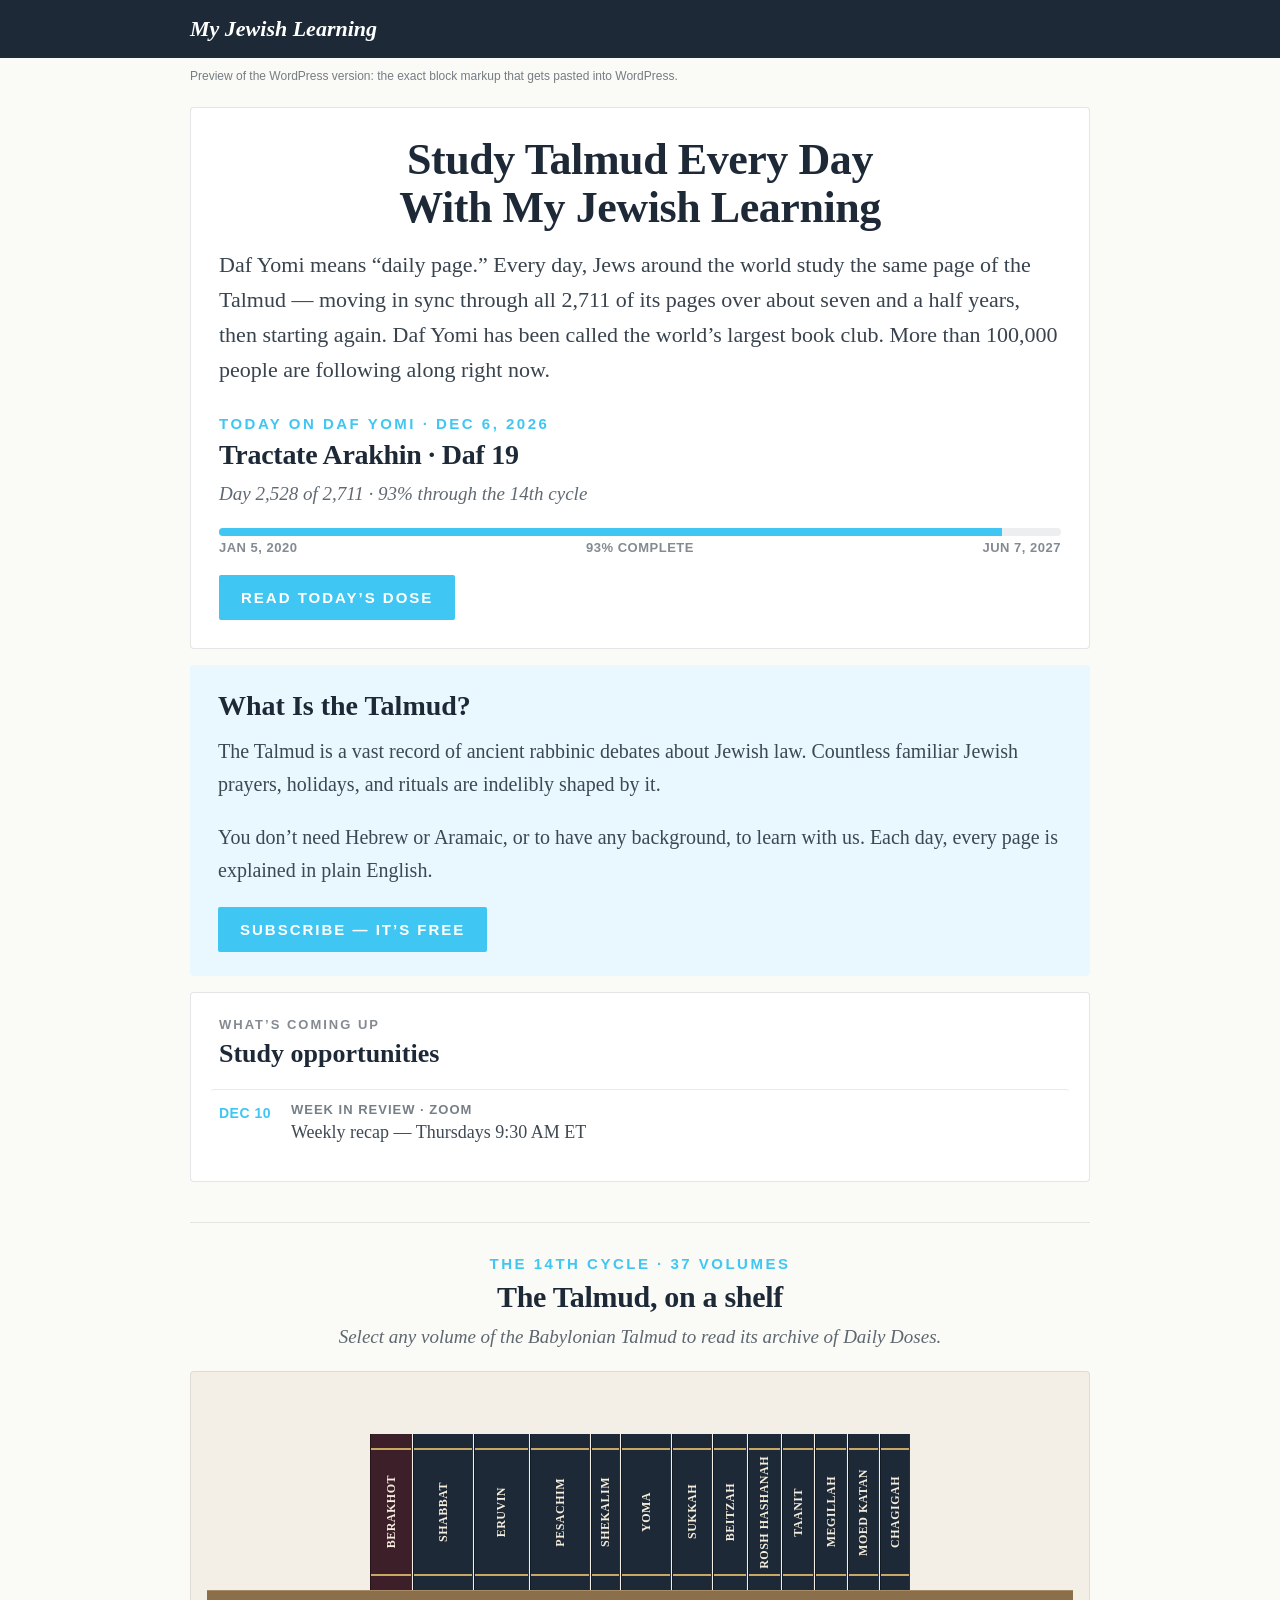
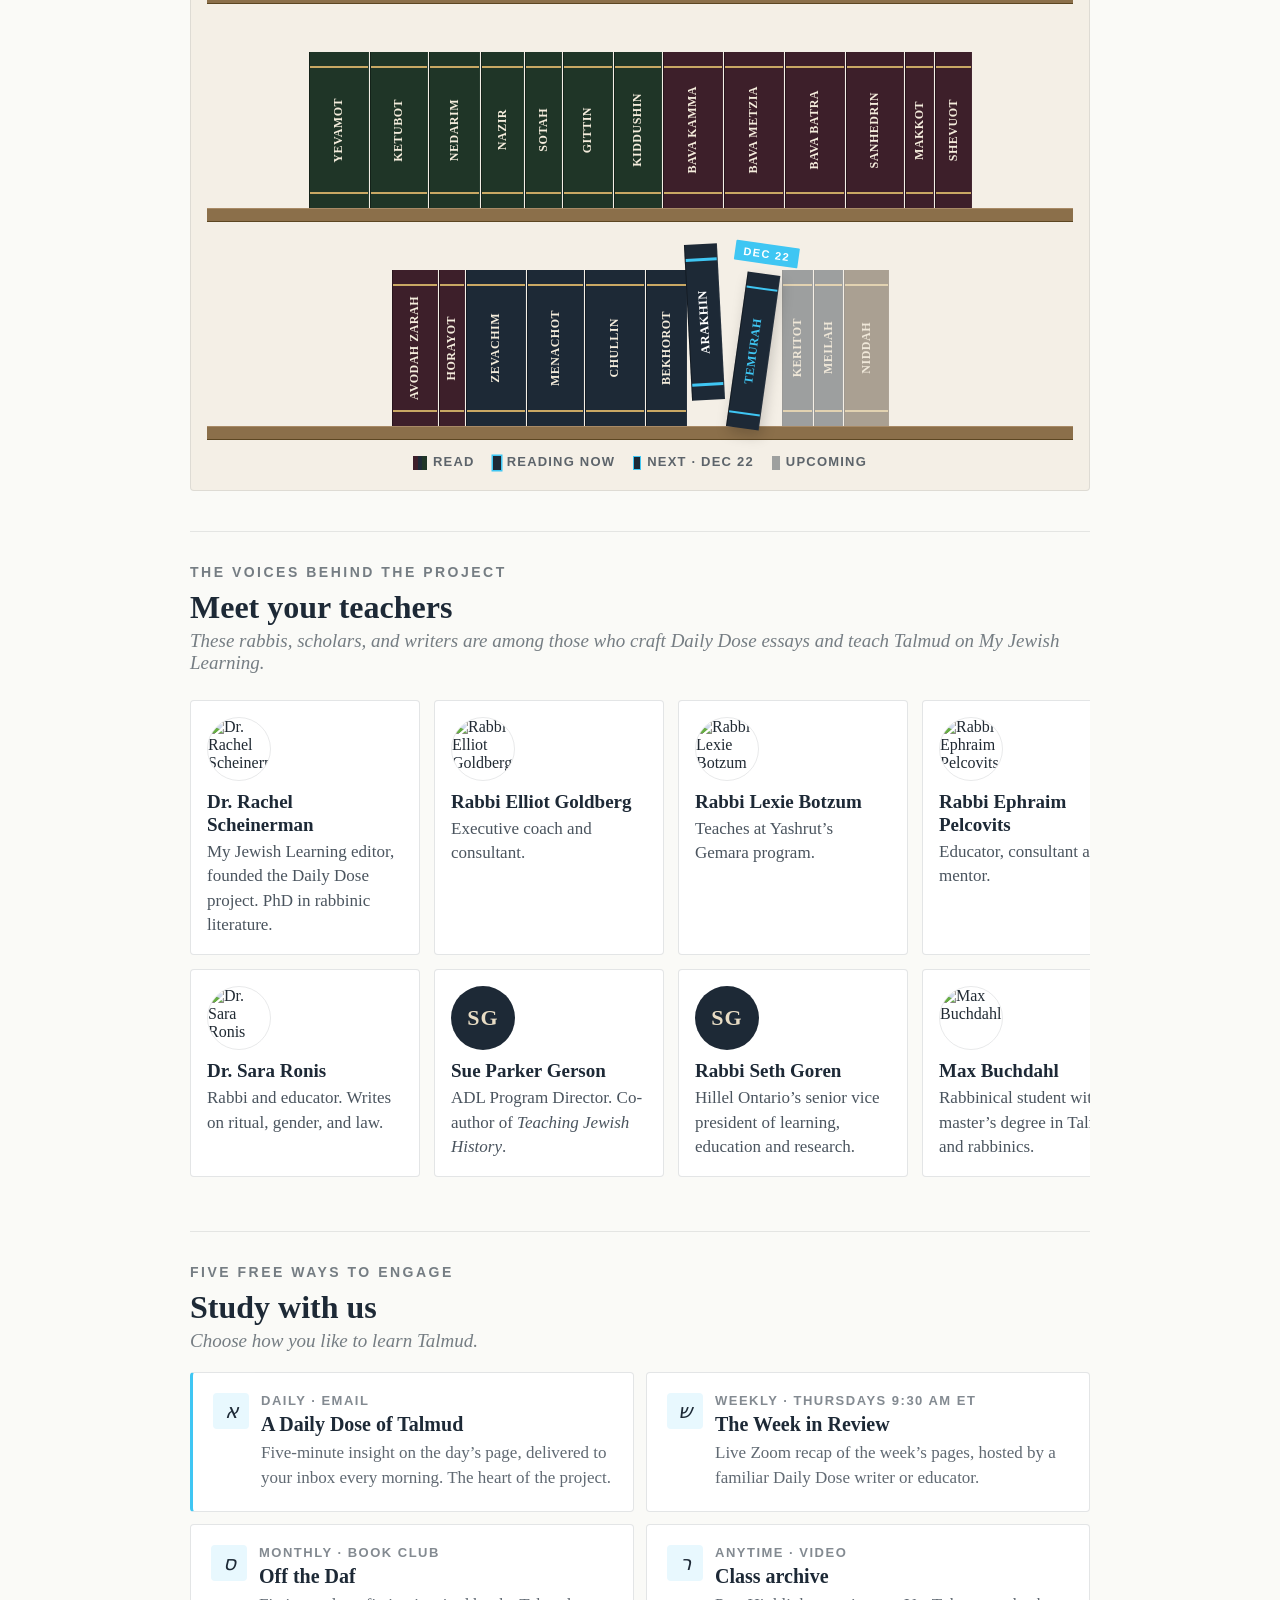
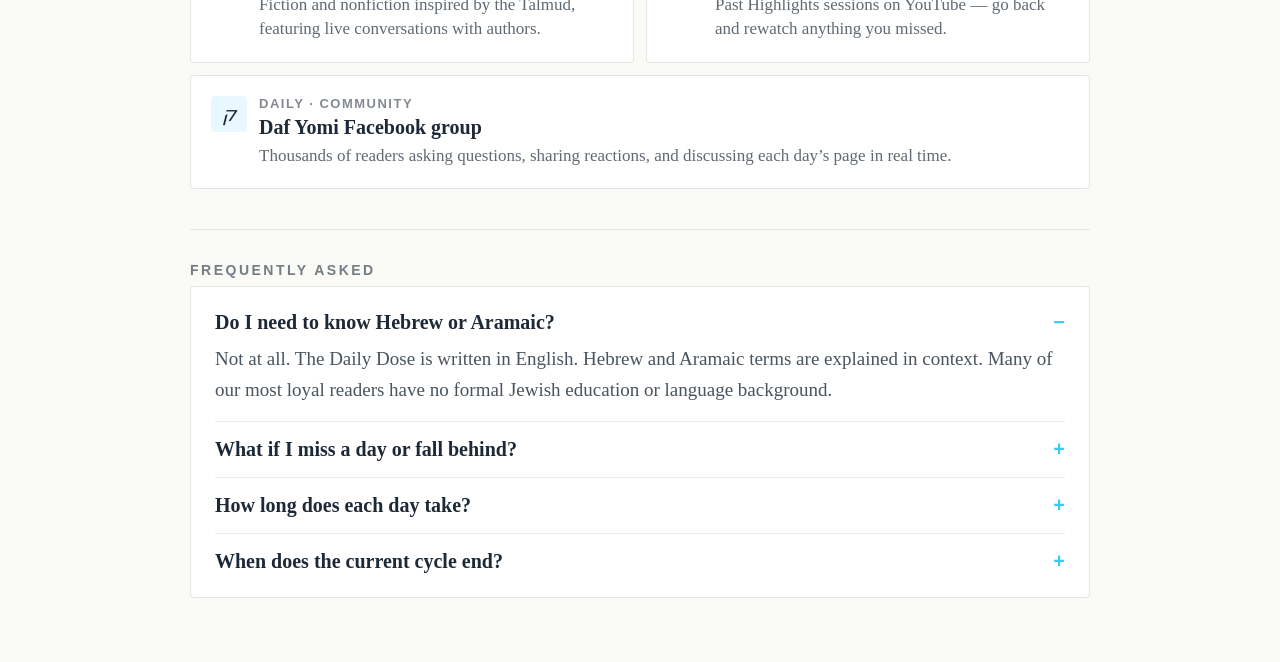
==== commit d622f090: "Gabi's Nov 19 punch list: today's essay link, tractate links, start dates, shelf colors, FB group, h" ====
--- a/wp-preview.html
+++ b/wp-preview.html
@@ -221,8 +221,14 @@
 .dy-hub .b-wine { background: #3D1F2A; }
 .dy-hub .b-forest { background: #1F3527; }
 .dy-hub .b-amber { background: #3D2B17; }
-.dy-hub .b-done { opacity: 0.72; }
+/* Read volumes keep their full color; volumes still ahead are faded */
 .dy-hub .b-done .book-spine { color: #F4ECDC; }
+.dy-hub .b-soon { opacity: 0.4; }
+.dy-hub button.book { padding: 0; font: inherit; border-top: 0; border-bottom: 0; appearance: none; }
+.dy-hub .date-flag { display: none; background: var(--dy-navy); }
+.dy-hub .b-soon:hover .date-flag, .dy-hub .b-soon:focus-visible .date-flag,
+.dy-hub .b-soon.show-date .date-flag { display: block; }
+.dy-hub .b-soon:hover, .dy-hub .b-soon.show-date { opacity: 0.75; z-index: 10; }
 .dy-hub .b-cur {
   transform: translateY(-26px) rotate(-3deg); z-index: 6;
   box-shadow: 0 0 0 2px var(--dy-cyan), 0 12px 18px rgba(0,0,0,0.18);
@@ -254,7 +260,8 @@
 }
 .dy-hub .legend-swatch.cur { box-shadow: 0 0 0 1.5px var(--dy-cyan); }
 .dy-hub .legend-swatch.next { border: 1.5px solid var(--dy-cyan); }
-.dy-hub .legend-swatch.done { opacity: 0.6; }
+.dy-hub .legend-swatch.done { background: linear-gradient(90deg, #3D1F2A 33%, #1D2936 33% 66%, #1F3527 66%); width: 14px; }
+.dy-hub .legend-swatch.soon { opacity: 0.4; }
 
 /* TEACHERS + SAGES */
 .dy-hub .scroll-row {
@@ -544,7 +551,7 @@
 <!-- /wp:heading -->
 
 <!-- wp:paragraph {"className":"h-sub h-center"} -->
-<p class="h-sub h-center">Select any volume of the Babylonian Talmud to read its archive of Daily Doses</p>
+<p class="h-sub h-center">Select any volume of the Babylonian Talmud to read its archive of Daily Doses.</p>
 <!-- /wp:paragraph -->
 
 <!-- wp:html -->
@@ -556,7 +563,7 @@
     <span><span class="legend-swatch done"></span>Read</span>
     <span><span class="legend-swatch cur"></span>Reading now</span>
     <span><span class="legend-swatch next"></span><span data-dy="next">Next</span></span>
-    <span><span class="legend-swatch"></span>Upcoming</span>
+    <span><span class="legend-swatch soon"></span>Upcoming</span>
   </div>
 </div>
 <!-- /wp:html -->
@@ -912,7 +919,7 @@
 <!-- /wp:paragraph -->
 
 <!-- wp:heading {"level":3,"className":"way-title"} -->
-<h3 class="wp-block-heading way-title"><a href="https://www.youtube.com/@MyJewishLearning">Class archive</a></h3>
+<h3 class="wp-block-heading way-title"><a href="https://www.youtube.com/playlist?list=PLTa0cbjtQOrc">Class archive</a></h3>
 <!-- /wp:heading -->
 
 <!-- wp:paragraph {"className":"way-desc"} -->
@@ -930,7 +937,7 @@
 <!-- /wp:paragraph -->
 
 <!-- wp:heading {"level":3,"className":"way-title"} -->
-<h3 class="wp-block-heading way-title"><a href="https://www.facebook.com/groups/dafyomi">Daf Yomi Facebook group</a></h3>
+<h3 class="wp-block-heading way-title"><a href="https://www.facebook.com/groups/dailydoseoftalmud">Daf Yomi Facebook group</a></h3>
 <!-- /wp:heading -->
 
 <!-- wp:paragraph {"className":"way-desc"} -->
@@ -1026,13 +1033,13 @@
     ['Horayot', 13, 'wine', 'talmud/tractate-horayot/'],
     ['Zevachim', 119, 'navy', 'talmud/tractate-zevachim/'],
     ['Menachot', 109, 'navy', 'talmud/tractate-menachot/'],
-    ['Chullin', 141, 'navy', null],
-    ['Bekhorot', 60, 'navy', null],
-    ['Arakhin', 33, 'navy', null],
-    ['Temurah', 33, 'navy', null],
-    ['Keritot', 27, 'navy', null],
-    ['Meilah', 21, 'navy', null],
-    ['Niddah', 72, 'amber', null]
+    ['Chullin', 141, 'navy', 'talmud/tractate-chullin/'],
+    ['Bekhorot', 60, 'navy', 'talmud/tractate-bekhorot/'],
+    ['Arakhin', 33, 'navy', 'talmud/tractate-arakhin/'],
+    ['Temurah', 33, 'navy', 'talmud/tractate-temurah/'],
+    ['Keritot', 27, 'navy', 'talmud/tractate-keritot/'],
+    ['Meilah', 21, 'navy', 'talmud/tractate-meilah/'],
+    ['Niddah', 72, 'amber', 'talmud/tractate-niddah/']
   ];
 
   var DAF_IMAGES = ['brakhot_2a.jpg', 'brakhot_10a.jpg', 'brakhot_61b.jpg',
@@ -1092,10 +1099,17 @@
     setText(box, '[data-dy="pct"]', pct + '% complete');
     var fill = box.querySelector('.bar-fill');
     if (fill) fill.style.width = pct + '%';
-    // Point "Read today's dose" at the current tractate's archive when there is one
+    // "Read today's dose": the tractate archive first, then today's essay once
+    // it is confirmed published (essays live at /article/arakhin-2/ and so on)
     var cta = hub.querySelector('.dy-read-today a');
-    var url = s.current ? s.current.tractate.url : null;
-    if (cta) if (url) cta.href = url;
+    if (!cta) return;
+    if (!s.current) return;
+    if (s.current.tractate.url) cta.href = s.current.tractate.url;
+    var essay = '/article/' + s.current.tractate.name.toLowerCase().replace(/ /g, '-') +
+      '-' + s.current.daf + '/';
+    if (window.fetch) fetch(essay, { method: 'HEAD' }).then(function (r) {
+      if (r.ok) cta.href = essay;
+    }).catch(function () {});
   }
 
   /* Bookshelf */
@@ -1108,8 +1122,20 @@
       var state = t.name === curName ? 'cur'
         : (s.next ? t.name === s.next.name : false) ? 'next'
         : t.endDay < curStart ? 'done' : 'soon';
-      var a = document.createElement('a');
-      a.href = t.url || SUBSCRIBE_URL;
+      // Read and current volumes open their archive; later ones show their start date
+      var later = state === 'next' || state === 'soon';
+      var a = document.createElement(later ? 'button' : 'a');
+      if (later) {
+        a.type = 'button';
+        a.setAttribute('aria-label', t.name + ', begins ' + fmtLong(t.startDate));
+        a.addEventListener('click', function () {
+          var open = a.classList.contains('show-date');
+          Array.prototype.forEach.call(hub.querySelectorAll('.show-date'), function (b) { b.classList.remove('show-date'); });
+          if (!open) a.classList.add('show-date');
+        });
+      } else {
+        a.href = t.url || SUBSCRIBE_URL;
+      }
       a.className = 'book b-' + t.color + ' b-' + state;
       a.style.width = Math.max(24, Math.min(60, Math.round(t.days * 0.32 + 22))) + 'px';
       a.title = t.name;
@@ -1117,10 +1143,10 @@
       spine.className = 'book-spine';
       spine.textContent = t.name;
       a.appendChild(spine);
-      if (state === 'next') {
+      if (later) {
         var flag = document.createElement('span');
-        flag.className = 'next-flag';
-        flag.textContent = fmtShort(t.startDate);
+        flag.className = state === 'next' ? 'next-flag' : 'next-flag date-flag';
+        flag.textContent = (state === 'next' ? '' : 'Begins ') + fmtShort(t.startDate);
         a.appendChild(flag);
       }
       return a;
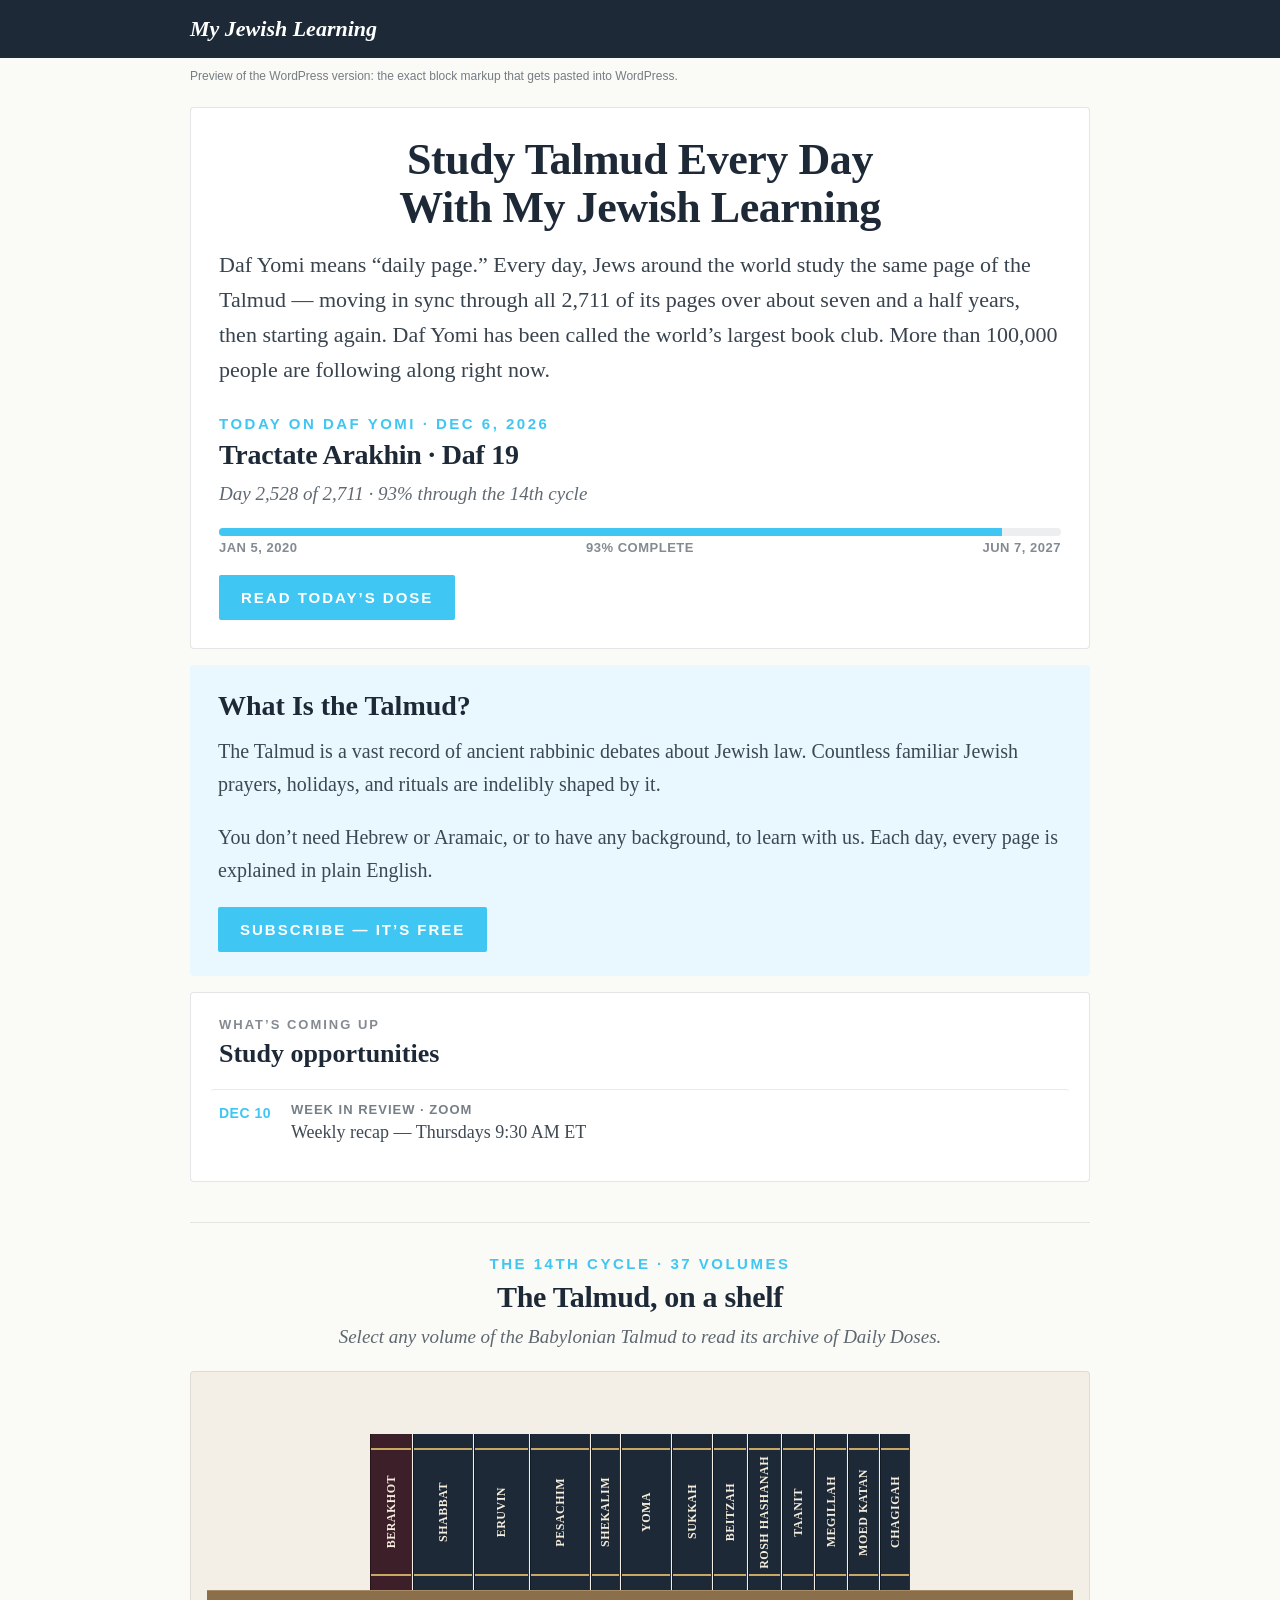
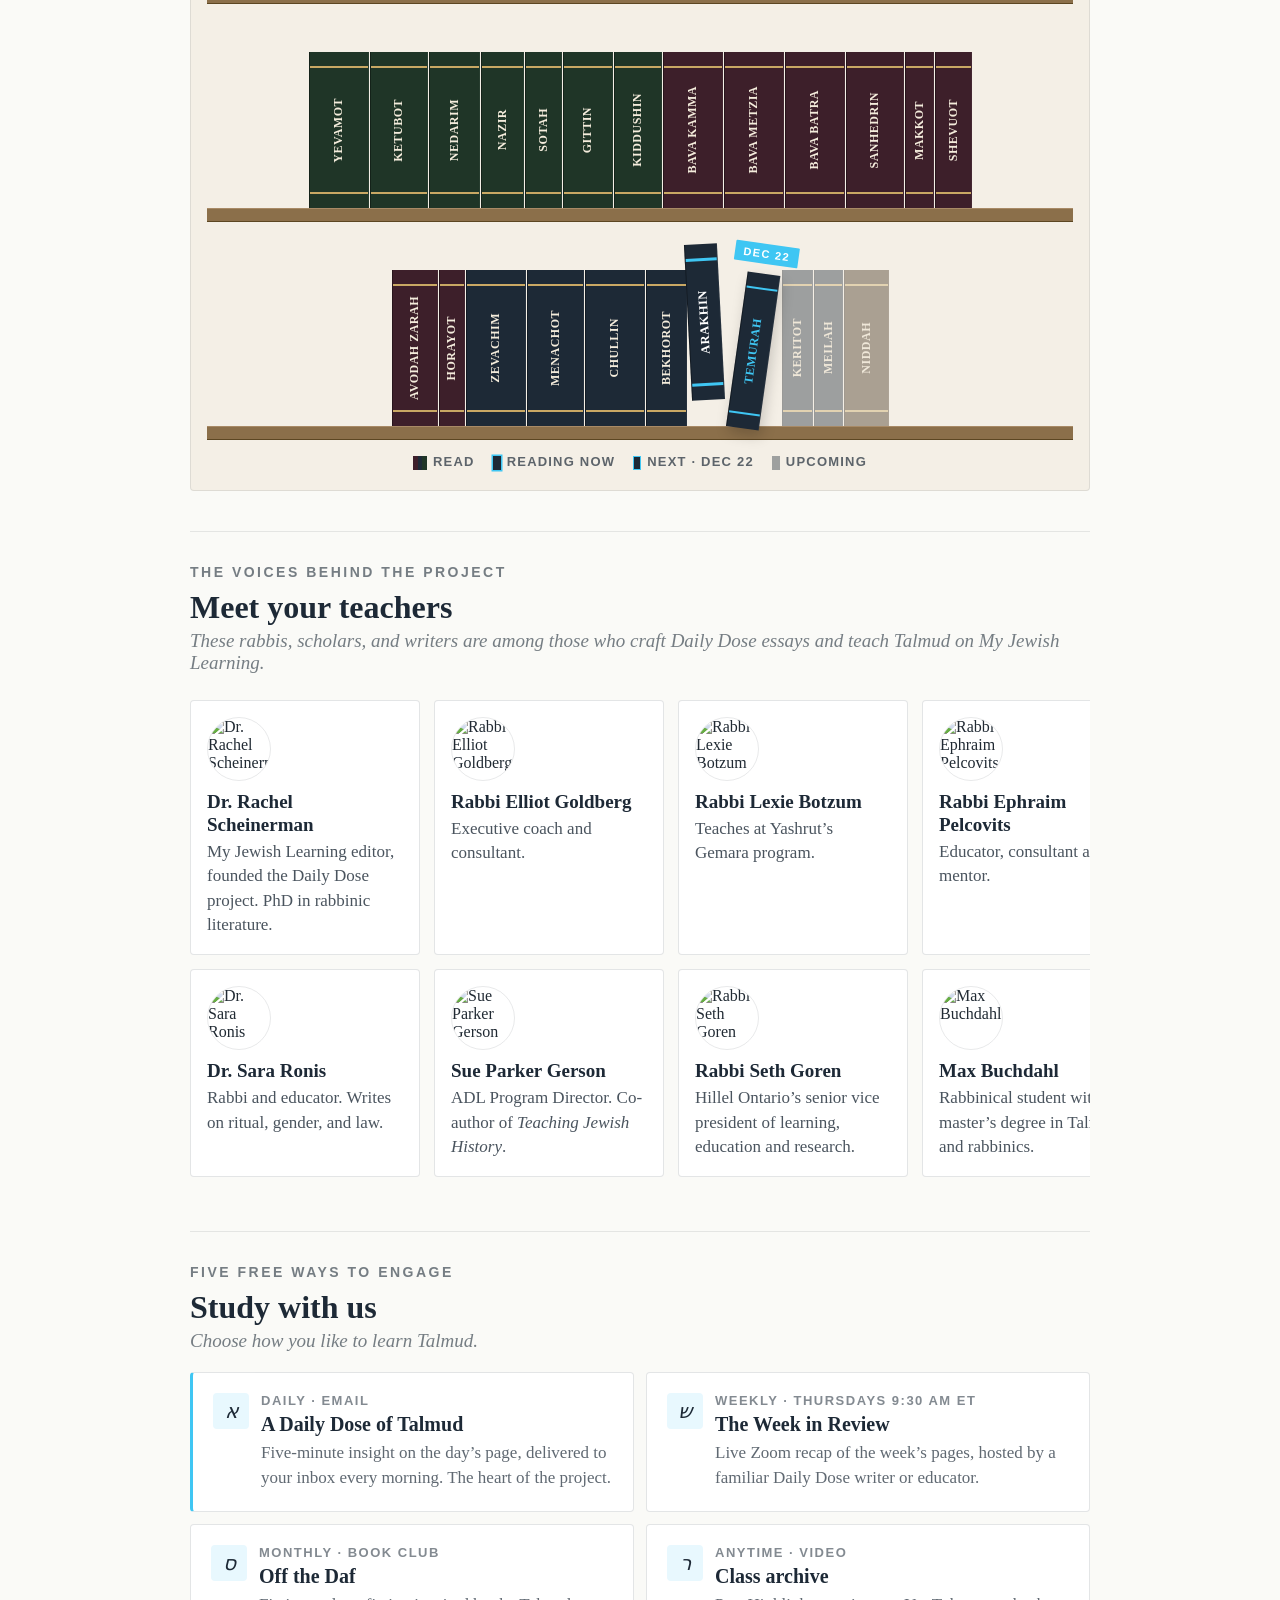
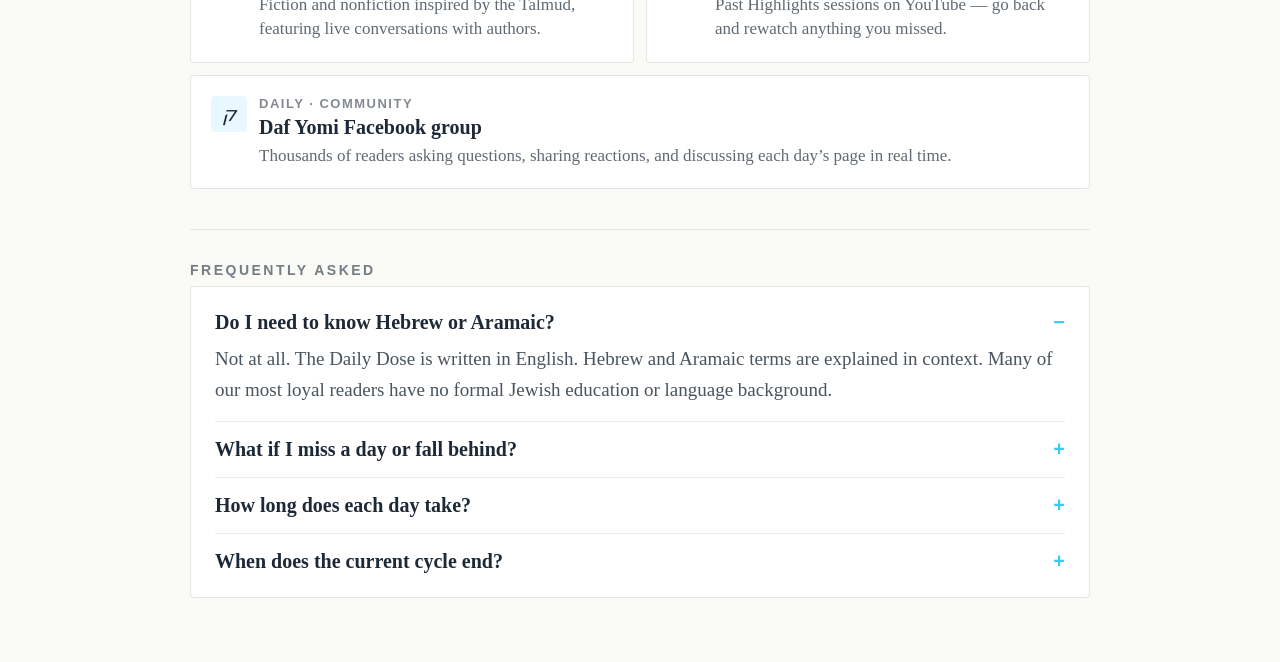
==== commit 537daa9b: "Teacher headshots from author pages (Gabi, Nov 20) Co-Authored-By: Claude Opus 5.5 <noreply@anthropi" ====
--- a/wp-preview.html
+++ b/wp-preview.html
@@ -628,9 +628,9 @@
 <!-- /wp:group -->
 
 <!-- wp:group {"className":"person"} -->
-<div class="wp-block-group person"><!-- wp:paragraph {"className":"avatar avatar-initials"} -->
-<p class="avatar avatar-initials">SG</p>
-<!-- /wp:paragraph -->
+<div class="wp-block-group person"><!-- wp:image {"className":"avatar"} -->
+<figure class="wp-block-image avatar"><img src="https://www.myjewishlearning.com/wp-content/uploads/2020/06/Sue-Parker-Gerson-200x200.jpeg" alt="Sue Parker Gerson"/></figure>
+<!-- /wp:image -->
 
 <!-- wp:paragraph {"className":"person-name"} -->
 <p class="person-name"><a href="https://www.myjewishlearning.com/author/sue-parker-gerson/" target="_blank" rel="noreferrer noopener">Sue Parker Gerson</a></p>
@@ -656,9 +656,9 @@
 <!-- /wp:group -->
 
 <!-- wp:group {"className":"person"} -->
-<div class="wp-block-group person"><!-- wp:paragraph {"className":"avatar avatar-initials"} -->
-<p class="avatar avatar-initials">SG</p>
-<!-- /wp:paragraph -->
+<div class="wp-block-group person"><!-- wp:image {"className":"avatar"} -->
+<figure class="wp-block-image avatar"><img src="https://www.myjewishlearning.com/wp-content/uploads/2015/04/Seth-Goren-Headshot-400x400.jpg" alt="Rabbi Seth Goren"/></figure>
+<!-- /wp:image -->
 
 <!-- wp:paragraph {"className":"person-name"} -->
 <p class="person-name"><a href="https://www.myjewishlearning.com/author/rabbi-seth-goren/" target="_blank" rel="noreferrer noopener">Rabbi Seth Goren</a></p>
@@ -740,9 +740,9 @@
 <!-- /wp:group -->
 
 <!-- wp:group {"className":"person"} -->
-<div class="wp-block-group person"><!-- wp:paragraph {"className":"avatar avatar-initials"} -->
-<p class="avatar avatar-initials">YO</p>
-<!-- /wp:paragraph -->
+<div class="wp-block-group person"><!-- wp:image {"className":"avatar"} -->
+<figure class="wp-block-image avatar"><img src="https://www.myjewishlearning.com/wp-content/uploads/2015/04/YardaenaOsbandheadshot-400x400.jpg" alt="Dr. Yardaena Osband"/></figure>
+<!-- /wp:image -->
 
 <!-- wp:paragraph {"className":"person-name"} -->
 <p class="person-name"><a href="https://www.myjewishlearning.com/author/yardaena-osband/" target="_blank" rel="noreferrer noopener">Dr. Yardaena Osband</a></p>
@@ -796,9 +796,9 @@
 <!-- /wp:group -->
 
 <!-- wp:group {"className":"person"} -->
-<div class="wp-block-group person"><!-- wp:paragraph {"className":"avatar avatar-initials"} -->
-<p class="avatar avatar-initials">DO</p>
-<!-- /wp:paragraph -->
+<div class="wp-block-group person"><!-- wp:image {"className":"avatar"} -->
+<figure class="wp-block-image avatar"><img src="https://www.myjewishlearning.com/wp-content/uploads/2022/06/Dan-Ornstein-400x400.jpeg" alt="Rabbi Dan Ornstein"/></figure>
+<!-- /wp:image -->
 
 <!-- wp:paragraph {"className":"person-name"} -->
 <p class="person-name"><a href="https://www.myjewishlearning.com/author/rabbi-dan-ornstein/" target="_blank" rel="noreferrer noopener">Rabbi Dan Ornstein</a></p>
@@ -810,9 +810,9 @@
 <!-- /wp:group -->
 
 <!-- wp:group {"className":"person"} -->
-<div class="wp-block-group person"><!-- wp:paragraph {"className":"avatar avatar-initials"} -->
-<p class="avatar avatar-initials">JR</p>
-<!-- /wp:paragraph -->
+<div class="wp-block-group person"><!-- wp:image {"className":"avatar"} -->
+<figure class="wp-block-image avatar"><img src="https://www.myjewishlearning.com/wp-content/uploads/2025/05/Jonah-Rank-Headshot-2023-400x400.jpg" alt="Rabbi Jonah Rank"/></figure>
+<!-- /wp:image -->
 
 <!-- wp:paragraph {"className":"person-name"} -->
 <p class="person-name"><a href="https://www.myjewishlearning.com/author/jonah-rank/" target="_blank" rel="noreferrer noopener">Rabbi Jonah Rank</a></p>
@@ -824,9 +824,9 @@
 <!-- /wp:group -->
 
 <!-- wp:group {"className":"person"} -->
-<div class="wp-block-group person"><!-- wp:paragraph {"className":"avatar avatar-initials"} -->
-<p class="avatar avatar-initials">RW</p>
-<!-- /wp:paragraph -->
+<div class="wp-block-group person"><!-- wp:image {"className":"avatar"} -->
+<figure class="wp-block-image avatar"><img src="https://www.myjewishlearning.com/wp-content/uploads/2015/02/Raysh-Weiss-200x200.jpg" alt="Rabbi Raysh Weiss"/></figure>
+<!-- /wp:image -->
 
 <!-- wp:paragraph {"className":"person-name"} -->
 <p class="person-name"><a href="https://www.myjewishlearning.com/author/raysh-weiss/" target="_blank" rel="noreferrer noopener">Rabbi Raysh Weiss</a></p>
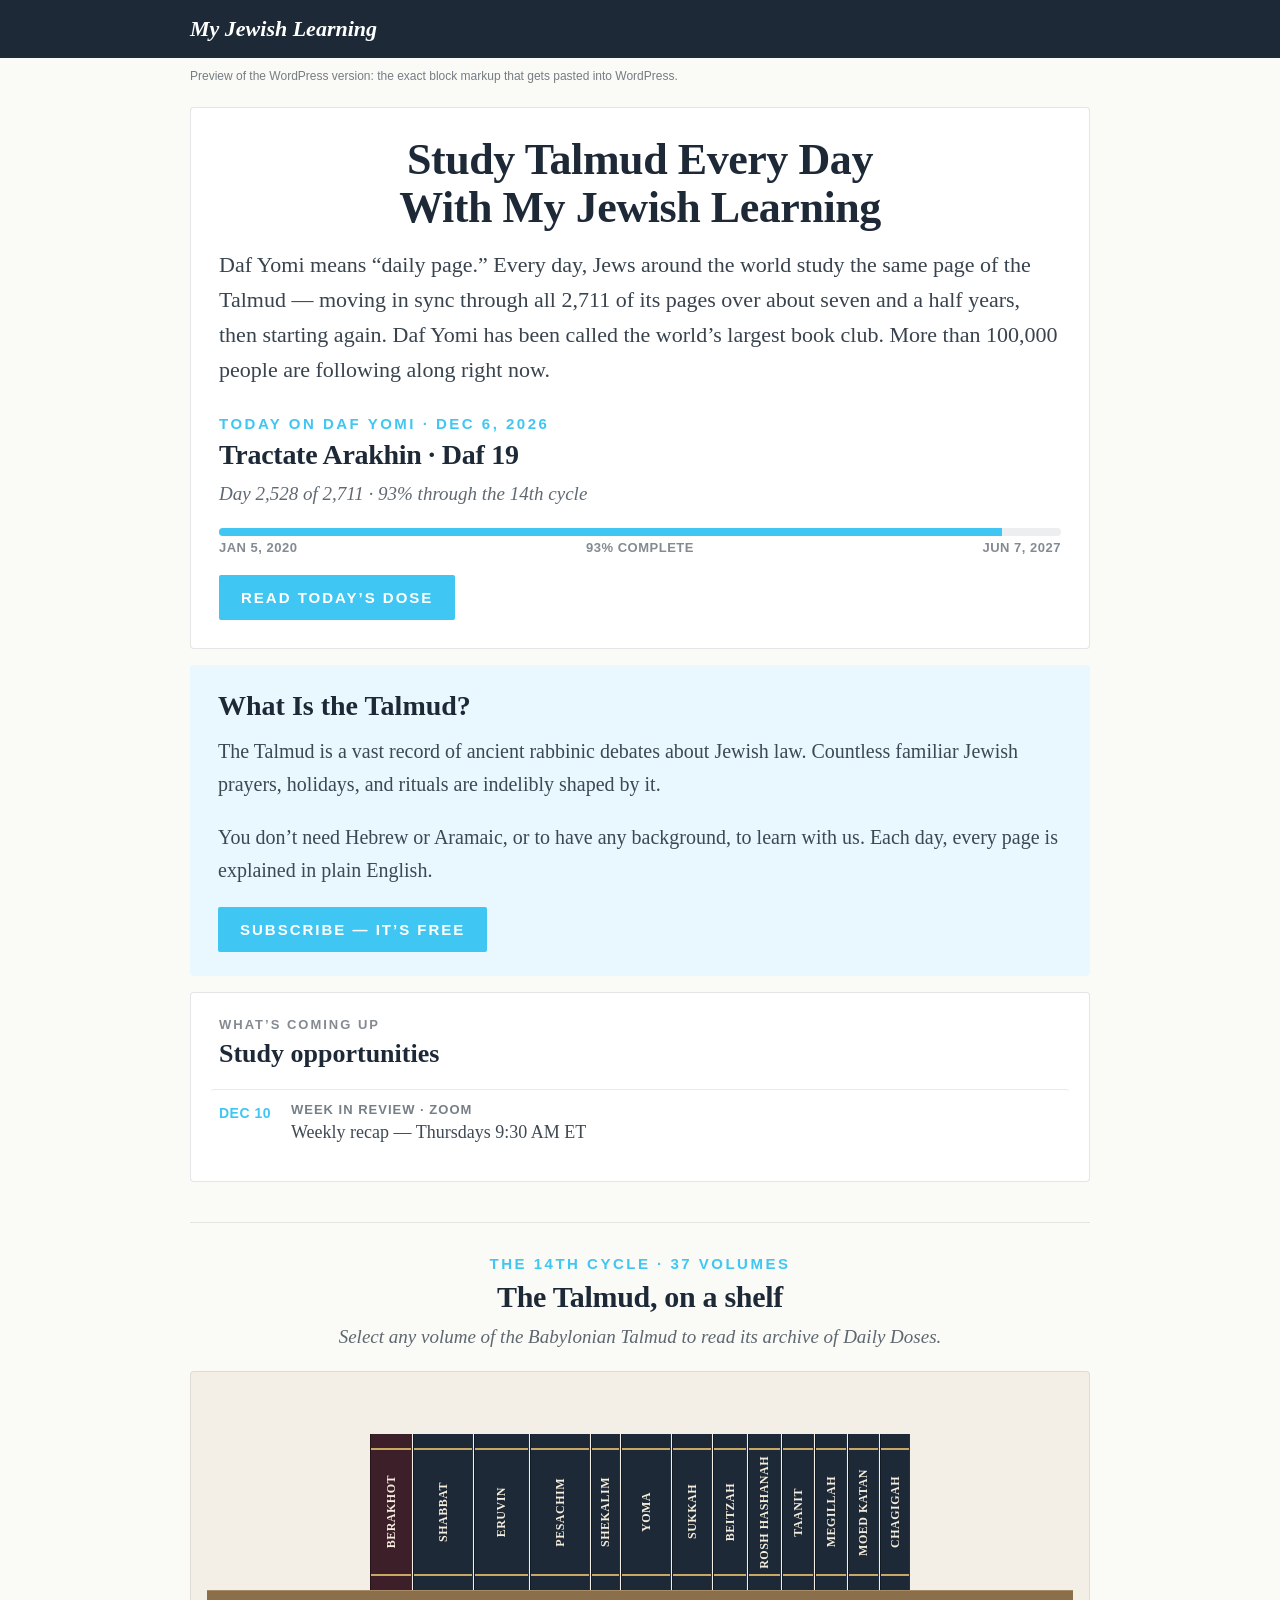
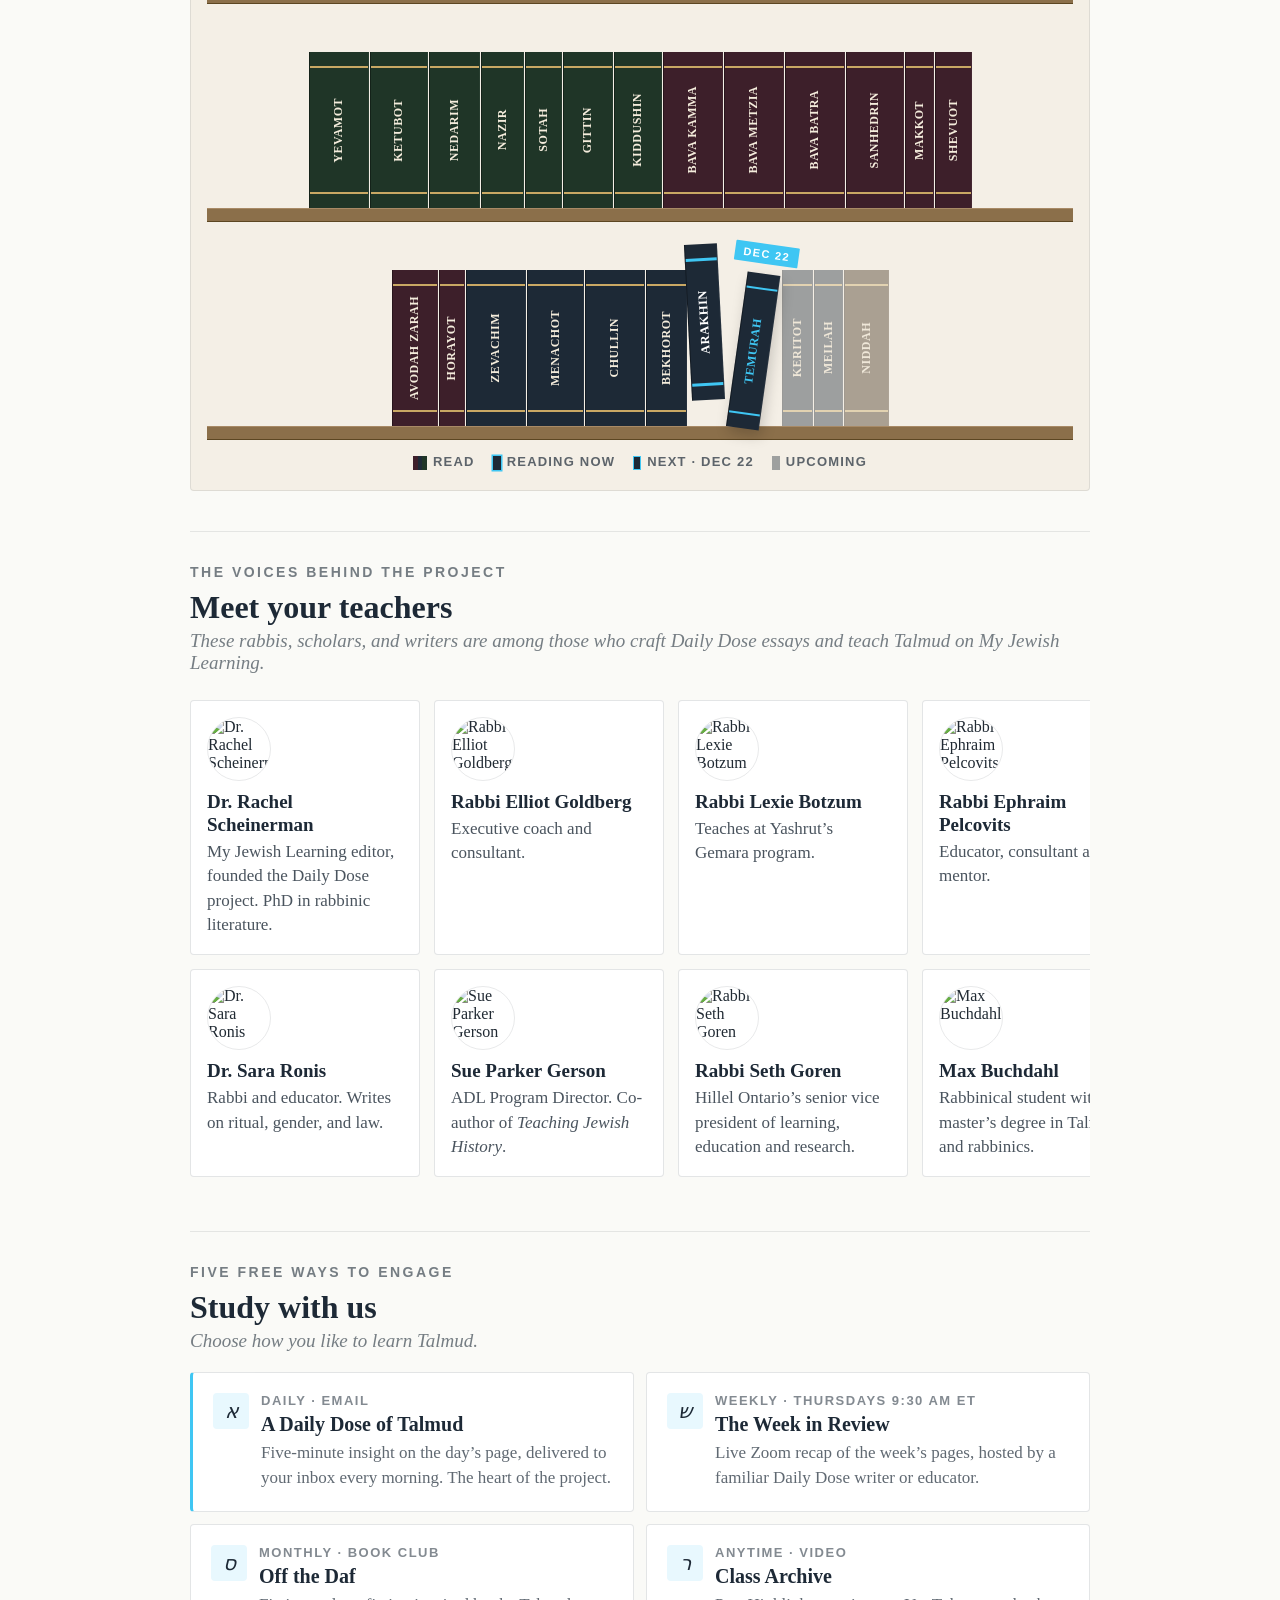
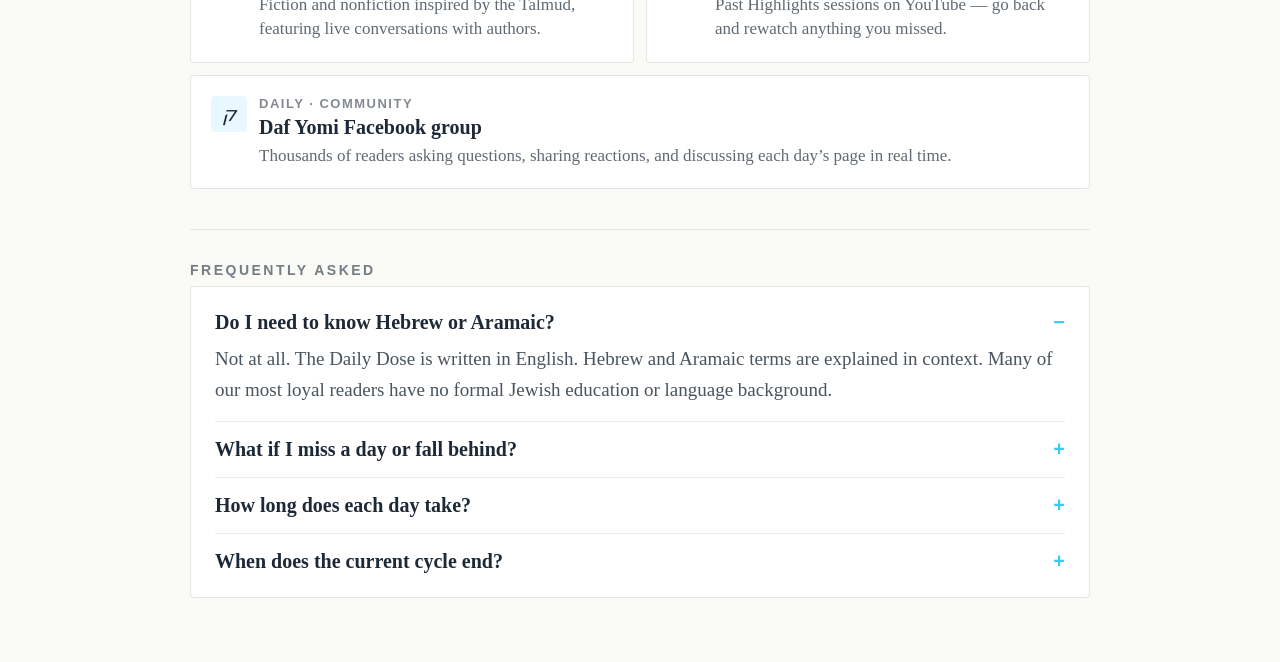
==== commit af5c60f4: "Class Archive playlist and Shira Botzum headshot (Gabi, Nov 20) Co-Authored-By: Claude Opus 5.5 <nor" ====
--- a/wp-preview.html
+++ b/wp-preview.html
@@ -768,9 +768,9 @@
 <!-- /wp:group -->
 
 <!-- wp:group {"className":"person"} -->
-<div class="wp-block-group person"><!-- wp:paragraph {"className":"avatar avatar-initials"} -->
-<p class="avatar avatar-initials">SB</p>
-<!-- /wp:paragraph -->
+<div class="wp-block-group person"><!-- wp:image {"className":"avatar"} -->
+<figure class="wp-block-image avatar"><img src="https://www.myjewishlearning.com/wp-content/uploads/2025/10/Shira-Headshot-400x400.jpeg" alt="Rabbi Shira Botzum"/></figure>
+<!-- /wp:image -->
 
 <!-- wp:paragraph {"className":"person-name"} -->
 <p class="person-name"><a href="https://www.myjewishlearning.com/author/rabbi-shira-botzum/" target="_blank" rel="noreferrer noopener">Rabbi Shira Botzum</a></p>
@@ -919,7 +919,7 @@
 <!-- /wp:paragraph -->
 
 <!-- wp:heading {"level":3,"className":"way-title"} -->
-<h3 class="wp-block-heading way-title"><a href="https://www.youtube.com/playlist?list=PLTa0cbjtQOrc">Class archive</a></h3>
+<h3 class="wp-block-heading way-title"><a href="https://www.youtube.com/playlist?list=PLCP3kSRzZqpc">Class Archive</a></h3>
 <!-- /wp:heading -->
 
 <!-- wp:paragraph {"className":"way-desc"} -->
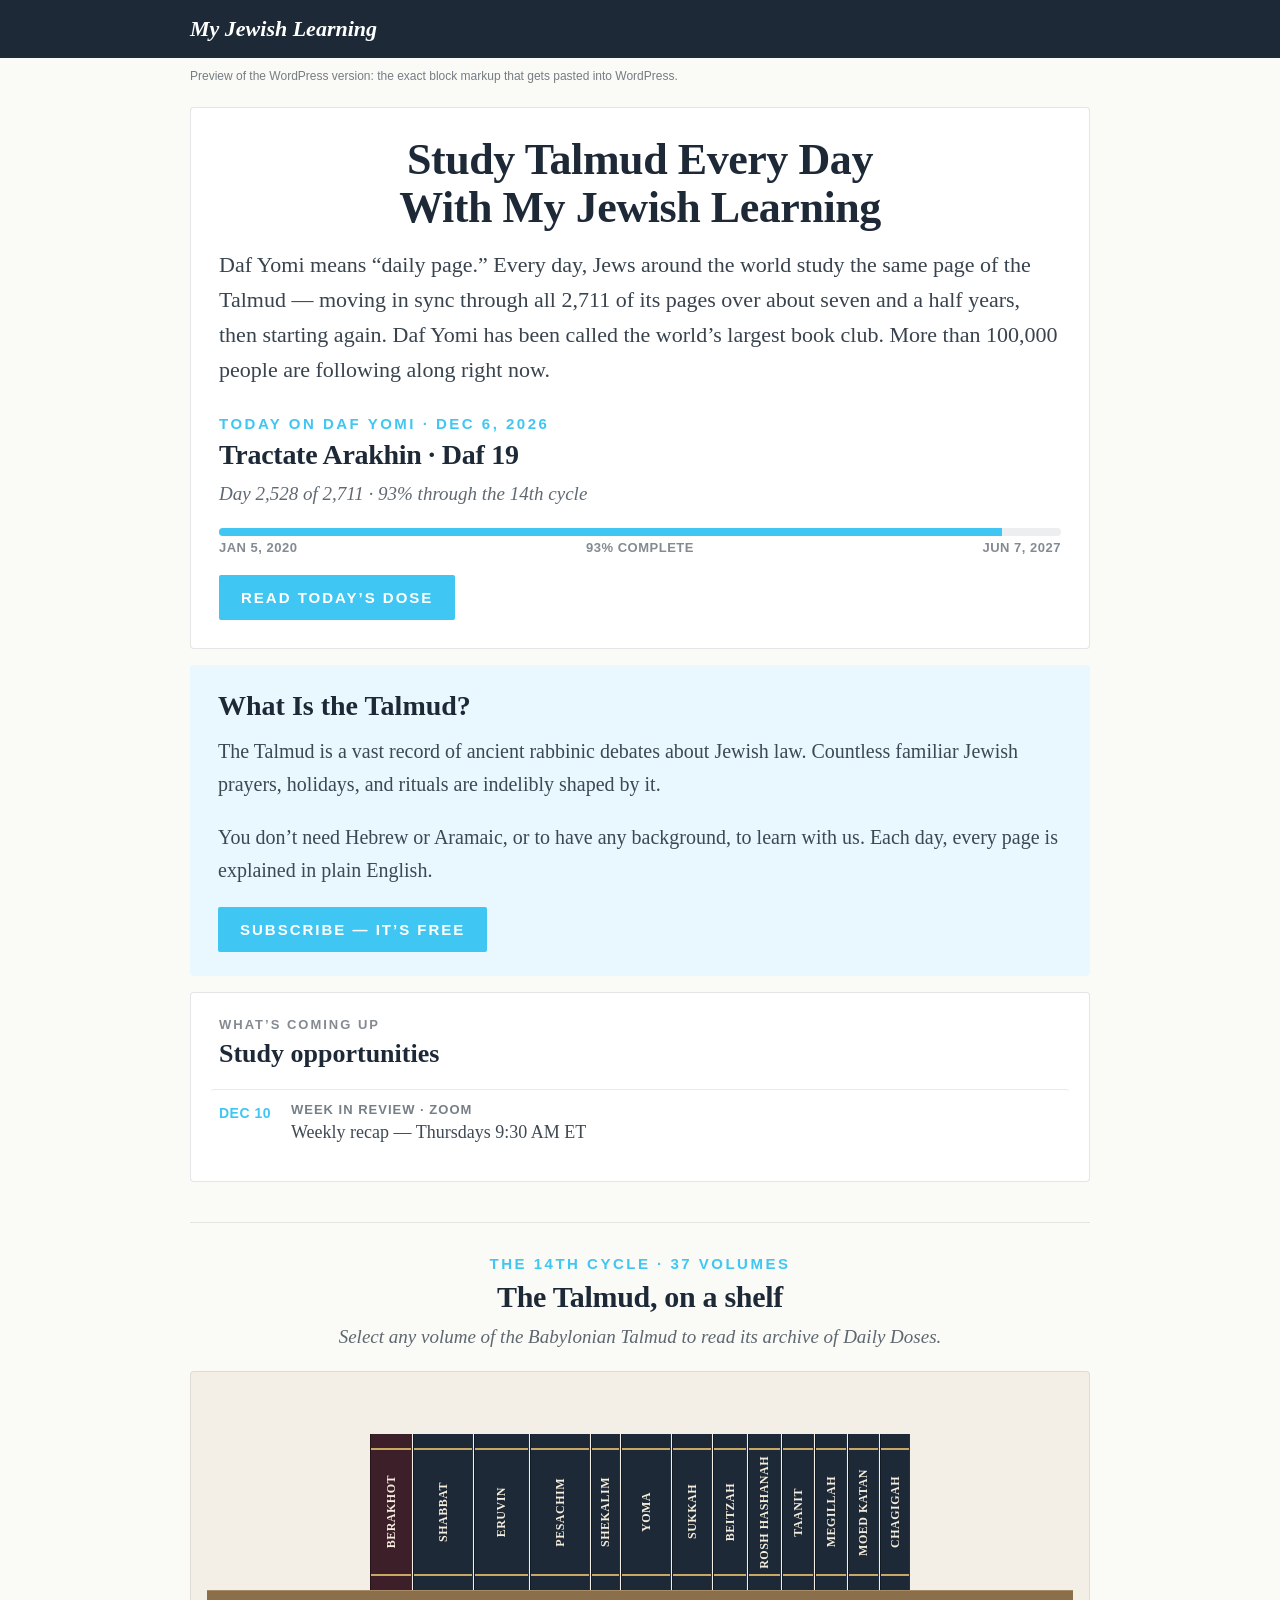
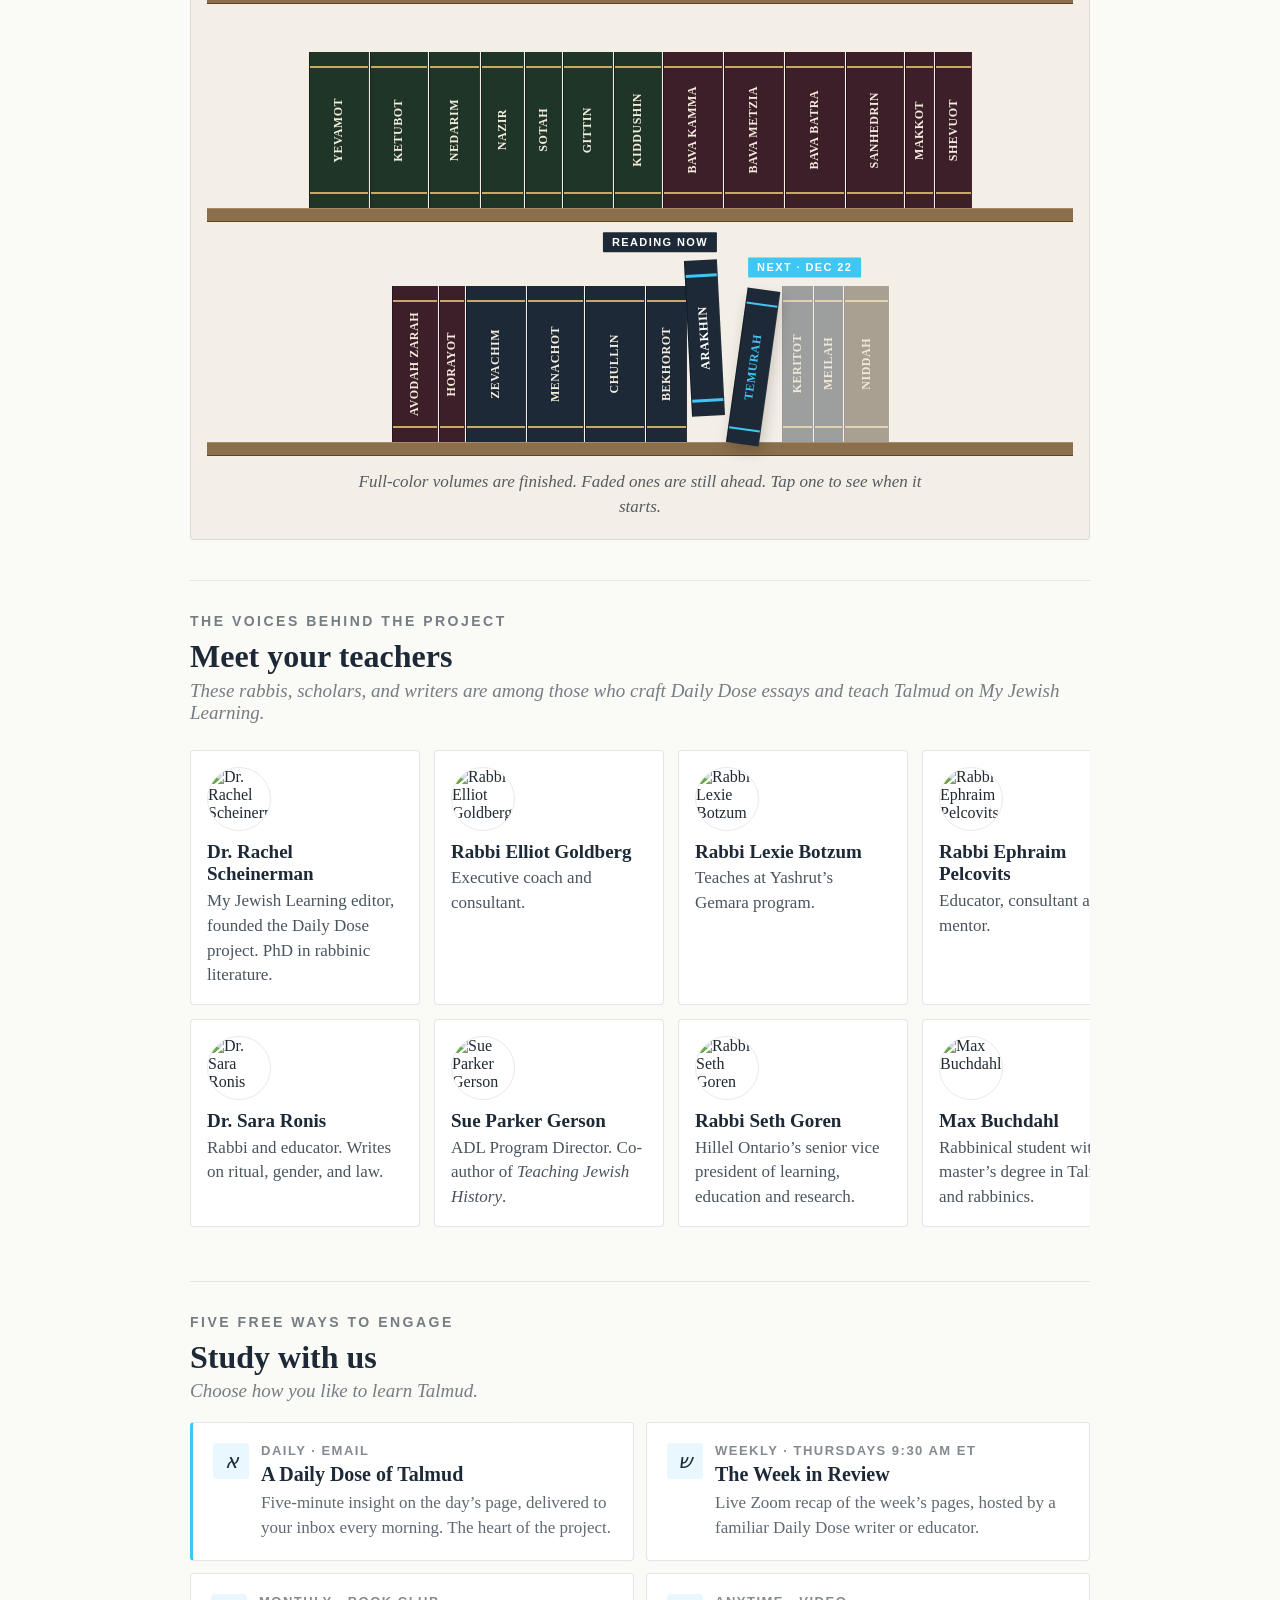
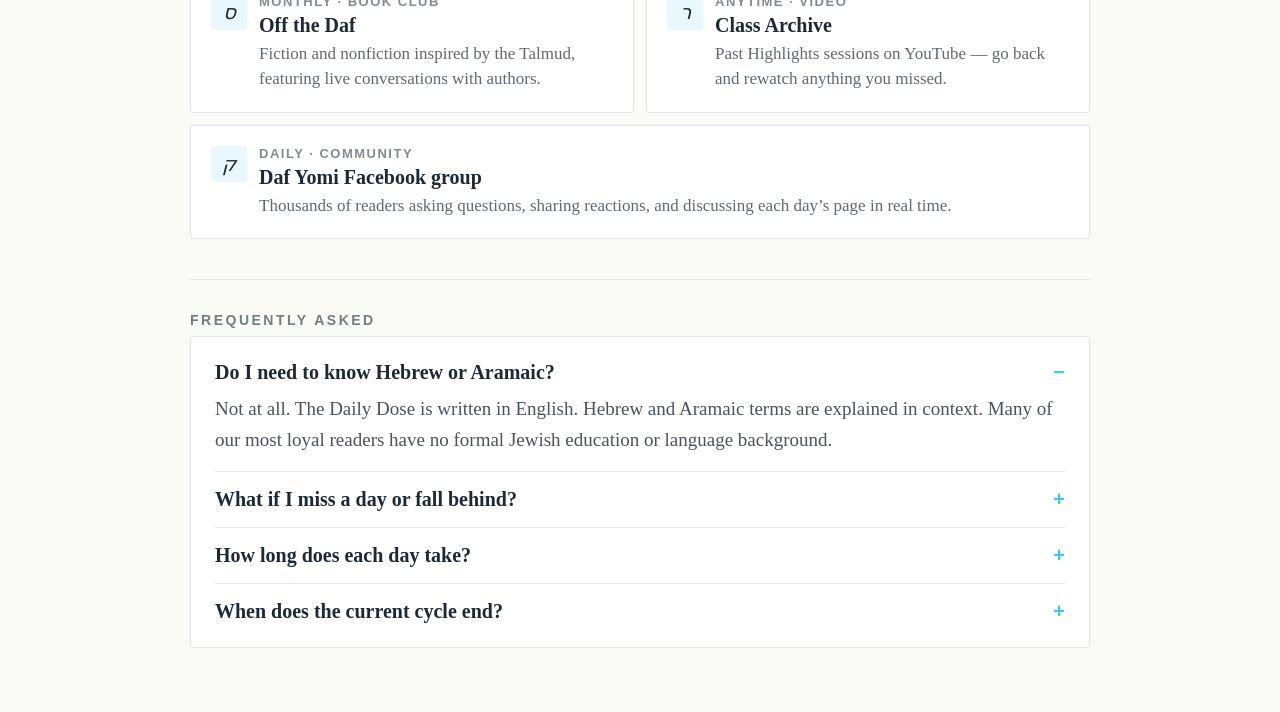
==== commit 5cacc2e6: "Replace shelf legend with on-book tags and a plain-language key Co-Authored-By: Claude Opus 5.5 <nor" ====
--- a/wp-preview.html
+++ b/wp-preview.html
@@ -260,8 +260,7 @@
 }
 .dy-hub .legend-swatch.cur { box-shadow: 0 0 0 1.5px var(--dy-cyan); }
 .dy-hub .legend-swatch.next { border: 1.5px solid var(--dy-cyan); }
-.dy-hub .legend-swatch.done { background: linear-gradient(90deg, #3D1F2A 33%, #1D2936 33% 66%, #1F3527 66%); width: 14px; }
-.dy-hub .legend-swatch.soon { opacity: 0.4; }
+
 
 /* TEACHERS + SAGES */
 .dy-hub .scroll-row {
@@ -437,6 +436,20 @@
 @media (max-width: 600px) {
   .dy-hub .teacher-rows { grid-auto-columns: 200px; }
 }
+
+/* Plain-language key under the shelf (replaces the swatch legend) */
+.dy-hub .legend-note {
+  font-family: var(--dy-serif); font-style: italic; font-size: 17px; line-height: 1.45;
+  color: rgba(29,41,54,0.75); text-align: center; margin: 0.5rem auto 0.25rem; max-width: 34em;
+}
+/* Level the tags (the books are tilted) and spread them apart so they never collide */
+.dy-hub .flag-cur { background: var(--dy-navy); left: auto; right: -2px; transform: rotate(3deg); }
+.dy-hub .flag-next { left: -2px; transform: rotate(-8deg); transform-origin: bottom left; }
+.dy-hub .shelf-row.has-tags { margin-top: 30px; }
+@media (max-width: 600px) {
+  .dy-hub .next-flag { font-size: 9px; letter-spacing: 0.8px; padding: 3px 6px; top: -24px; }
+  .dy-hub .legend-note { font-size: 15px; }
+}
 </style>
 <!-- /wp:html -->
 
@@ -559,12 +572,7 @@
   <div class="shelf-row"></div><div class="shelf-floor"></div>
   <div class="shelf-row"></div><div class="shelf-floor"></div>
   <div class="shelf-row"></div><div class="shelf-floor"></div>
-  <div class="legend">
-    <span><span class="legend-swatch done"></span>Read</span>
-    <span><span class="legend-swatch cur"></span>Reading now</span>
-    <span><span class="legend-swatch next"></span><span data-dy="next">Next</span></span>
-    <span><span class="legend-swatch soon"></span>Upcoming</span>
-  </div>
+  <p class="legend-note">Full-color volumes are finished. Faded ones are still ahead. Tap one to see when it starts.</p>
 </div>
 <!-- /wp:html -->
 
@@ -1143,10 +1151,14 @@
       spine.className = 'book-spine';
       spine.textContent = t.name;
       a.appendChild(spine);
-      if (later) {
+      // Tags on the books themselves: "Reading now", "Next · Dec 22", and "Begins …" on tap
+      var tag = state === 'cur' ? 'Reading now'
+        : state === 'next' ? 'Next · ' + fmtShort(t.startDate)
+        : state === 'soon' ? 'Begins ' + fmtShort(t.startDate) : '';
+      if (tag) {
         var flag = document.createElement('span');
-        flag.className = state === 'next' ? 'next-flag' : 'next-flag date-flag';
-        flag.textContent = (state === 'next' ? '' : 'Begins ') + fmtShort(t.startDate);
+        flag.className = state === 'soon' ? 'next-flag date-flag' : 'next-flag flag-' + state;
+        flag.textContent = tag;
         a.appendChild(flag);
       }
       return a;
@@ -1155,8 +1167,8 @@
     Array.prototype.forEach.call(rows, function (row, i) {
       row.innerHTML = '';
       books.slice(i * per, (i + 1) * per).forEach(function (b) { row.appendChild(b); });
+      if (row.querySelector('.b-cur, .b-next')) row.classList.add('has-tags');
     });
-    if (s.next) setText(hub, '[data-dy="next"]', 'Next · ' + fmtShort(s.next.startDate));
   }
 
   /* Study opportunities: dates editors type ("Nov 12") drive the list.
